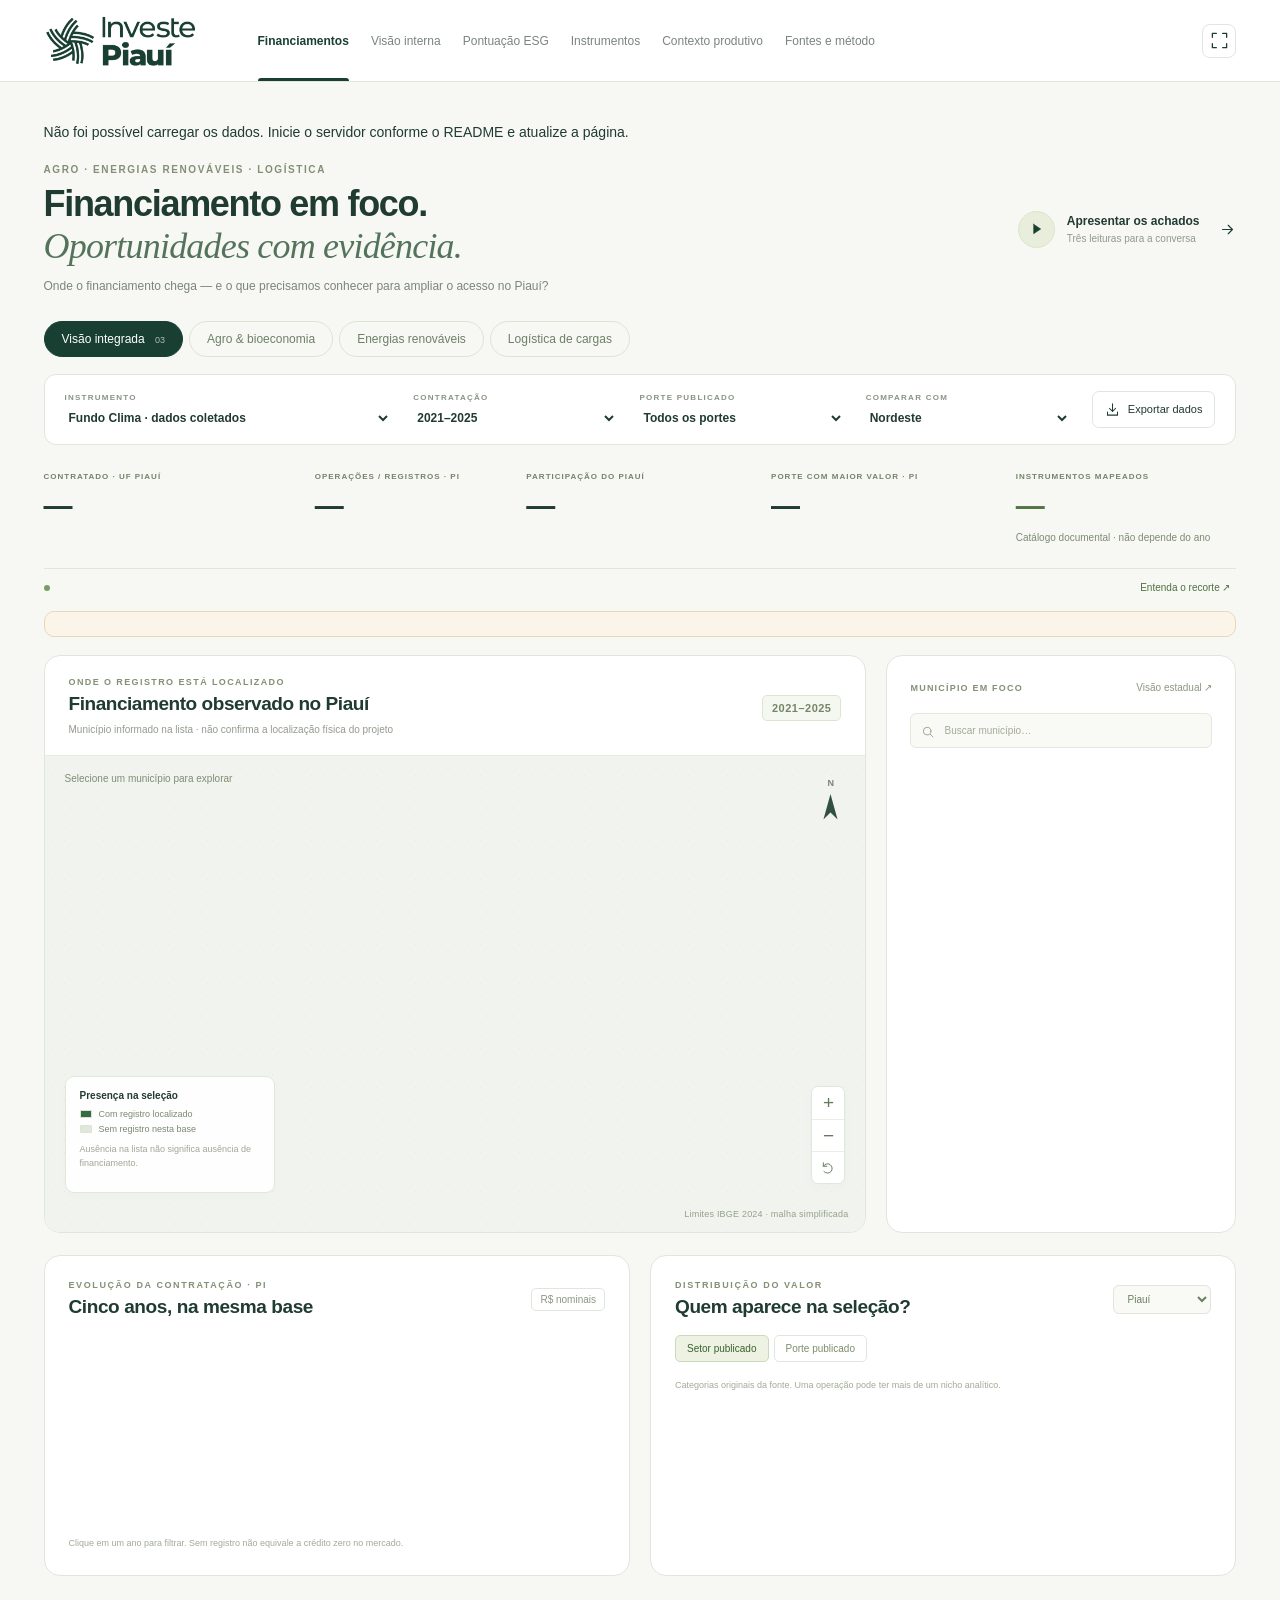
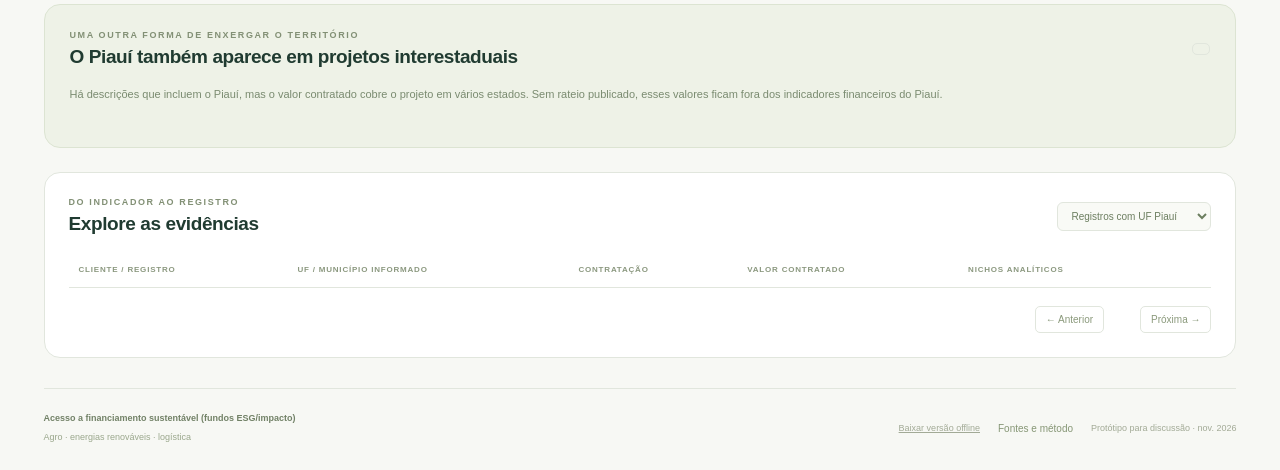
==== frontend/index.html @ d8c89da8 "feat: publica Piauí em Perspectiva Plataforma de evidências sobre financiamento sustentável (ESG) no" ====
<!doctype html>
<html lang="pt-BR" data-runtime="api">
  <head>
    <meta charset="utf-8">
    <meta name="viewport" content="width=device-width,initial-scale=1">
    <meta name="theme-color" content="#183f32">
    <meta
      name="description"
      content="Acesso a financiamento sustentável no Piauí: agro, energias renováveis e logística. Evidências públicas de 2021 a 2025.">
    <title>Piauí em Perspectiva · Financiamento sustentável</title>
    <link rel="icon" href="assets/images/favicon-investe.svg">
    <link rel="stylesheet" href="assets/css/base.css">
    <link rel="stylesheet" href="assets/css/dashboard.css">
    <link rel="stylesheet" href="assets/css/esg.css">
  </head>
  <body class="finance-page">
    <svg class="sprite" xmlns="http://www.w3.org/2000/svg" aria-hidden="true">
      <defs>
        <symbol id="i-arrow" viewBox="0 0 24 24"><path d="M5 12h14M13 6l6 6-6 6" /></symbol>
        <symbol id="i-search" viewBox="0 0 24 24">
          <circle cx="10.5" cy="10.5" r="6.5" />
          <path d="m16 16 4.5 4.5" />
        </symbol>
        <symbol id="i-expand" viewBox="0 0 24 24">
          <path d="M8 3H3v5m13-5h5v5M3 16v5h5m13-5v5h-5" />
        </symbol>
        <symbol id="i-download" viewBox="0 0 24 24">
          <path d="M12 3v12m-5-5 5 5 5-5M4 16v5h16v-5" />
        </symbol>
        <symbol id="i-close" viewBox="0 0 24 24"><path d="m6 6 12 12M6 18 18 6" /></symbol>
        <symbol id="i-play" viewBox="0 0 24 24"><path d="m8 4 12 8-12 8V4Z" /></symbol>
        <symbol id="i-reset" viewBox="0 0 24 24"><path d="M4 9a8 8 0 1 1 1 9M4 3v6h6" /></symbol>
      </defs>
    </svg>
    <header class="topbar">
      <a class="brand" href="index.html" aria-label="Investe Piauí, início"
        ><span class="investe-logo" role="img" aria-label="Investe Piauí"></span
      ></a>
      <nav aria-label="Navegação principal">
        <button id="navOverview" class="nav-active" aria-current="page">Financiamentos</button
        ><button id="navInternal">Visão interna</button><button id="navEsg">Pontuação ESG</button
        ><button id="navCatalog">Instrumentos</button
        ><a href="contexto.html" id="contextLink">Contexto produtivo</a
        ><button id="navSources">Fontes e método</button>
      </nav>
      <div class="header-actions">
        <button
          class="icon-button"
          id="presentButton"
          aria-label="Modo de apresentação"
          aria-pressed="false"
          title="Modo de apresentação"
        >
          <svg class="icon"><use href="#i-expand" /></svg>
        </button>
      </div>
    </header>
    <main>
      <section class="intro">
        <div>
          <p class="eyebrow">AGRO · ENERGIAS RENOVÁVEIS · LOGÍSTICA</p>
          <h1>Financiamento em foco.<br><em>Oportunidades com evidência.</em></h1>
          <p class="intro-copy">
            Onde o financiamento chega — e o que precisamos conhecer para ampliar o acesso no Piauí?
          </p>
        </div>
        <button class="tour-start" id="financeTourButton">
          <span class="play-round"
            ><svg class="icon"><use href="#i-play" /></svg></span
          ><span>Apresentar os achados<small>Três leituras para a conversa</small></span
          ><svg class="icon"><use href="#i-arrow" /></svg>
        </button>
      </section>
      <div class="sector-tabs" role="group" aria-label="Nicho de análise">
        <button data-sector="todos" aria-pressed="true">Visão integrada <span>03</span></button
        ><button data-sector="agro" aria-pressed="false">Agro & bioeconomia</button
        ><button data-sector="energia" aria-pressed="false">Energias renováveis</button
        ><button data-sector="logistica" aria-pressed="false">Logística de cargas</button>
      </div>
      <section class="finance-filters" aria-label="Filtros de financiamento">
        <label
          ><span class="field-label">INSTRUMENTO</span
          ><select id="instrumentFilter">
            <option value="FUNDO_CLIMA">Fundo Clima · dados coletados</option>
            <option value="FNE_VERDE">FNE Verde · dados agregados</option>
            <option value="RENOVAGRO">Renovagro · em coleta</option>
          </select></label
        ><label
          ><span class="field-label">CONTRATAÇÃO</span
          ><select id="yearFilter">
            <option value="todos">2021–2025</option>
            <option value="2021">2021</option>
            <option value="2022">2022</option>
            <option value="2023">2023</option>
            <option value="2024">2024</option>
            <option value="2025">2025</option>
          </select></label
        ><label
          ><span class="field-label">PORTE PUBLICADO</span
          ><select id="sizeFilter">
            <option value="todos">Todos os portes</option>
          </select></label
        ><label
          ><span class="field-label">COMPARAR COM</span
          ><select id="comparisonFilter">
            <option value="NE">Nordeste</option>
            <option value="BR">Brasil</option>
          </select></label
        >
        <div class="export-wrap">
          <button
            class="export-button"
            id="financeExport"
            aria-expanded="false"
            aria-controls="exportOptions"
          >
            <svg class="icon"><use href="#i-download" /></svg>Exportar dados
          </button>
          <div class="export-menu" id="exportOptions" hidden>
            <button data-export="pi">Registros do Piauí</button
            ><button data-export="comparison">Registros da comparação</button
            ><button data-export="mentions">Menções ao Piauí em outros estados / IE</button
            ><button data-export="catalog">Catálogo de instrumentos</button>
          </div>
        </div>
      </section>
      <label id="fneLineControl" class="fne-line-control" hidden
        ><span class="field-label">LINHA DE FINANCIAMENTO · FNE VERDE</span
        ><select id="fneLine">
          <option value="todos">Todas as linhas</option>
          <option>FNE Verde: demais linhas</option>
          <option>FNE Verde MPE</option>
          <option>FNE Verde Sol PF</option>
        </select></label
      >
      <section class="five-metrics" aria-label="Cinco indicadores" aria-live="polite">
        <article>
          <span class="metric-label">CONTRATADO · UF PIAUÍ</span><strong id="financeTotal">—</strong
          ><small id="financeTotalNote"></small>
        </article>
        <article>
          <span class="metric-label">OPERAÇÕES / REGISTROS · PI</span
          ><strong id="financeCount">—</strong><small id="financeCountNote"></small>
        </article>
        <article>
          <span class="metric-label">PARTICIPAÇÃO DO PIAUÍ</span><strong id="financeShare">—</strong
          ><small id="financeShareNote"></small>
        </article>
        <article>
          <span class="metric-label">PORTE COM MAIOR VALOR · PI</span
          ><strong id="financeSize">—</strong><small id="financeSizeNote"></small>
        </article>
        <article>
          <span class="metric-label">INSTRUMENTOS MAPEADOS</span
          ><strong id="financeMapped">—</strong
          ><small>Catálogo documental · não depende do ano</small>
        </article>
      </section>
      <div class="scope-line">
        <span><i class="status-dot"></i><b id="scopeLine"></b></span
        ><button id="scopeMethod">Entenda o recorte ↗</button>
      </div>
      <div id="overviewPane">
        <div class="data-notice" id="financeNotice" role="status"></div>
        <section class="finance-explorer" aria-label="Financiamento no território">
          <article class="map-card">
            <div class="map-heading">
              <div>
                <span class="eyebrow">ONDE O REGISTRO ESTÁ LOCALIZADO</span>
                <h2>Financiamento observado no Piauí</h2>
                <p>Município informado na lista · não confirma a localização física do projeto</p>
              </div>
              <span class="map-period" id="financeMapPeriod">2021–2025</span>
            </div>
            <div class="map-canvas finance-map-canvas" id="financeMapCanvas">
              <div class="map-hint" id="financeMapHint">Selecione um município para explorar</div>
              <svg
                id="financeMap"
                viewBox="0 0 780 650"
                role="group"
                aria-label="Mapa dos 224 municípios do Piauí"
              >
                <g id="financePolygons"></g>
              </svg>
              <div class="north-arrow" aria-hidden="true">
                <b>N</b
                ><svg viewBox="0 0 20 34"><path d="m10 1 8 29-8-8-8 8Z" fill="#315042" /></svg>
              </div>
              <div class="map-legend">
                <b class="legend-title">Presença na seleção</b>
                <div class="legend-row">
                  <i style="background: #396a46"></i>Com registro localizado
                </div>
                <div class="legend-row">
                  <i style="background: #e2e7dc"></i>Sem registro nesta base
                </div>
                <p class="legend-note">
                  Ausência na lista não significa ausência de financiamento.
                </p>
              </div>
              <div class="map-controls">
                <button id="financeZoomIn" aria-label="Aproximar mapa">+</button
                ><button id="financeZoomOut" aria-label="Afastar mapa">−</button
                ><button id="financeReset" aria-label="Enquadrar Piauí">
                  <svg class="icon"><use href="#i-reset" /></svg>
                </button>
              </div>
              <span class="map-attribution">Limites IBGE 2024 · malha simplificada</span>
              <div class="map-tooltip" id="financeTooltip" hidden></div>
            </div>
          </article>
          <aside class="financial-focus">
            <div class="detail-heading">
              <span class="eyebrow">MUNICÍPIO EM FOCO</span
              ><button class="text-button" id="focusState">Visão estadual ↗</button>
            </div>
            <div class="search-wrap">
              <svg class="icon"><use href="#i-search" /></svg
              ><input
                id="financeSearch"
                type="search"
                placeholder="Buscar município…"
                autocomplete="off"
                aria-label="Buscar município"
                aria-expanded="false"
                aria-controls="financeSearchResults">
              <div class="search-results" id="financeSearchResults" hidden></div>
            </div>
            <div id="financeFocus" aria-live="polite"></div>
          </aside>
        </section>
        <section class="finance-charts">
          <article class="finance-panel">
            <div class="section-heading">
              <div>
                <span class="eyebrow">EVOLUÇÃO DA CONTRATAÇÃO · PI</span>
                <h2>Cinco anos, na mesma base</h2>
              </div>
              <span class="quiet-chip">R$ nominais</span>
            </div>
            <div id="annualChart" class="annual-chart"></div>
            <p class="fine-print">
              Clique em um ano para filtrar. Sem registro não equivale a crédito zero no mercado.
            </p>
          </article>
          <article class="finance-panel">
            <div class="section-heading">
              <div>
                <span class="eyebrow">DISTRIBUIÇÃO DO VALOR</span>
                <h2>Quem aparece na seleção?</h2>
              </div>
              <select id="distributionScope" aria-label="Território da distribuição">
                <option value="PI">Piauí</option>
                <option value="comparison">Comparação</option>
              </select>
            </div>
            <div class="dimension-tabs" role="group" aria-label="Dimensão da distribuição">
              <button data-dimension="sector" aria-pressed="true">Setor publicado</button
              ><button data-dimension="size" aria-pressed="false">Porte publicado</button>
            </div>
            <div id="distributionChart"></div>
            <p class="fine-print">
              Categorias originais da fonte. Uma operação pode ter mais de um nicho analítico.
            </p>
          </article>
        </section>
        <section class="interstate-section" id="interstateSection">
          <div class="section-heading">
            <div>
              <span class="eyebrow">UMA OUTRA FORMA DE ENXERGAR O TERRITÓRIO</span>
              <h2>O Piauí também aparece em projetos interestaduais</h2>
            </div>
            <span class="quiet-chip" id="interstateCount"></span>
          </div>
          <p class="section-copy">
            Há descrições que incluem o Piauí, mas o valor contratado cobre o projeto em vários
            estados. Sem rateio publicado, esses valores ficam fora dos indicadores financeiros do
            Piauí.
          </p>
          <div class="interstate-cards" id="interstateCards"></div>
        </section>
        <section class="finance-panel records-panel">
          <div class="section-heading">
            <div>
              <span class="eyebrow">DO INDICADOR AO REGISTRO</span>
              <h2>Explore as evidências</h2>
            </div>
            <select id="tableScope" aria-label="Território dos registros">
              <option value="PI">Registros com UF Piauí</option>
              <option value="comparison">Registros da comparação</option>
            </select>
          </div>
          <p class="section-copy" id="tableCount"></p>
          <div class="table-scroll">
            <table>
              <thead>
                <tr>
                  <th>Cliente / registro</th>
                  <th>UF / município informado</th>
                  <th>Contratação</th>
                  <th>Valor contratado</th>
                  <th>Nichos analíticos</th>
                  <th><span class="sr-only">Detalhes</span></th>
                </tr>
              </thead>
              <tbody id="financeTable"></tbody>
            </table>
          </div>
          <div class="pagination">
            <button id="previousPage">← Anterior</button><span id="pageLabel"></span
            ><button id="nextPage">Próxima →</button>
          </div>
        </section>
      </div>
      <section id="fnePane" hidden aria-label="Dados agregados do FNE Verde">
        <div class="fne-source-caption">
          <span class="quiet-chip">BANCO DO NORDESTE</span>
          <p>
            Todos os setores publicados do FNE Verde. Explore a família por linha de financiamento;
            as categorias originais de setor e porte aparecem abaixo.
          </p>
        </div>
        <section class="five-metrics" aria-label="Indicadores do FNE Verde" aria-live="polite">
          <article>
            <span class="metric-label">CONTRATADO · PIAUÍ</span><strong id="fneTotal">—</strong
            ><small id="fneTotalNote"></small>
          </article>
          <article>
            <span class="metric-label">LINHAS AGREGADAS · PI</span><strong id="fneCount">—</strong
            ><small id="fneCountNote"></small>
          </article>
          <article>
            <span class="metric-label">PARTICIPAÇÃO DO PIAUÍ</span><strong id="fneShare">—</strong
            ><small id="fneShareNote"></small>
          </article>
          <article>
            <span class="metric-label">PORTE COM MAIOR VALOR · PI</span
            ><strong id="fneSize">—</strong><small id="fneSizeNote"></small>
          </article>
          <article>
            <span class="metric-label">INSTRUMENTOS MAPEADOS</span><strong>3</strong
            ><small>Catálogo documental · duas bases coletadas</small>
          </article>
        </section>
        <div class="scope-line">
          <span><i class="status-dot"></i><b id="fneScope"></b></span
          ><button id="fneMethod">Entenda o recorte ↗</button>
        </div>
        <div class="data-notice" id="fneNotice" role="status"></div>
        <section class="finance-explorer" aria-label="FNE Verde no território">
          <article class="map-card">
            <div class="map-heading">
              <div>
                <span class="eyebrow">FNE VERDE · CONTRATAÇÕES OBSERVADAS</span>
                <h2>O financiamento no território</h2>
                <p>Município publicado pelo BNB · valores nominais agregados</p>
              </div>
              <span id="fneMapPeriod" class="map-period"></span>
            </div>
            <div id="fneMapCanvas" class="map-canvas finance-map-canvas">
              <div id="fneMapHint" class="map-hint"></div>
              <svg
                id="fneMap"
                viewBox="0 0 780 650"
                role="group"
                aria-label="Mapa interativo do FNE Verde nos 224 municípios"
              >
                <g id="fnePolygons"></g>
              </svg>
              <div class="north-arrow" aria-hidden="true">
                <b>N</b
                ><svg viewBox="0 0 20 34"><path d="m10 1 8 29-8-8-8 8Z" fill="#315042" /></svg>
              </div>
              <div class="map-legend" id="fneLegend"></div>
              <div class="map-controls">
                <button id="fneZoomIn" aria-label="Aproximar mapa FNE">+</button
                ><button id="fneZoomOut" aria-label="Afastar mapa FNE">−</button
                ><button id="fneReset" aria-label="Enquadrar mapa FNE">
                  <svg class="icon"><use href="#i-reset" /></svg>
                </button>
              </div>
              <span class="map-attribution">Limites IBGE 2024 · malha simplificada</span>
              <div class="map-tooltip" id="fneTooltip" hidden></div>
            </div>
          </article>
          <aside class="financial-focus">
            <div class="detail-heading">
              <span class="eyebrow">TERRITÓRIO EM FOCO</span
              ><button id="fneState" class="text-button">Visão estadual ↗</button>
            </div>
            <div class="search-wrap">
              <svg class="icon"><use href="#i-search" /></svg
              ><input
                id="fneSearch"
                type="search"
                placeholder="Buscar município…"
                autocomplete="off"
                aria-label="Buscar município no FNE Verde"
                aria-expanded="false"
                aria-controls="fneSearchResults">
              <div class="search-results" id="fneSearchResults" hidden></div>
            </div>
            <div id="fneFocus" aria-live="polite"></div>
          </aside>
        </section>
        <section class="finance-charts">
          <article class="finance-panel">
            <div class="section-heading">
              <div>
                <span class="eyebrow">VALOR CONTRATADO · PI</span>
                <h2>Uma série com cobertura explícita</h2>
              </div>
              <span class="quiet-chip">R$ nominais</span>
            </div>
            <div id="fneAnnual" class="annual-chart"></div>
            <p class="fine-print">
              2023*: janeiro a setembro. Os demais anos são completos. Clique no ano para filtrar;
              os períodos não têm a mesma cobertura em 2023.
            </p>
          </article>
          <article class="finance-panel">
            <div class="section-heading">
              <div>
                <span class="eyebrow">DISTRIBUIÇÃO DO VALOR · PI</span>
                <h2>O perfil publicado pelo BNB</h2>
              </div>
            </div>
            <div class="dimension-tabs" role="group" aria-label="Distribuição do FNE Verde">
              <button data-fne-dimension="sector" aria-pressed="true">Setor publicado</button
              ><button data-fne-dimension="size" aria-pressed="false">Porte publicado</button>
            </div>
            <div id="fneDistribution"></div>
            <p class="fine-print">
              Classificações da fonte. Setor e porte não definem, isoladamente, o nicho do projeto
              ou a condição de agricultura familiar.
            </p>
          </article>
        </section>
        <section class="fne-territory-grid">
          <article class="finance-panel">
            <div class="section-heading">
              <div>
                <span class="eyebrow">DISTRIBUIÇÃO TERRITORIAL · PI</span>
                <h2>Maiores valores na seleção</h2>
              </div>
            </div>
            <div id="fneRanking"></div>
            <p class="fine-print">
              Valores observados na fonte. A ordem não representa prioridade de investimento.
            </p>
          </article>
          <article class="fne-reading">
            <span class="eyebrow">DO TERRITÓRIO À ARTICULAÇÃO</span>
            <h2>Mais dados.<br>Melhores perguntas.</h2>
            <p id="fneReading"></p>
            <button id="fneInternalLink">Explorar a Visão interna ↗</button>
            <p class="fine-print">
              Uma contratação publicada não demonstra que houve participação da Investe.
            </p>
          </article>
        </section>
        <section class="finance-panel records-panel">
          <div class="section-heading">
            <div>
              <span class="eyebrow">RASTREABILIDADE DA PLANILHA</span>
              <h2>Explore as linhas agregadas</h2>
            </div>
            <select id="fneTableScope" aria-label="Território da tabela FNE">
              <option value="PI">Todo o Piauí</option>
              <option value="city">Município selecionado</option>
              <option value="comparison">UFs da comparação</option>
            </select>
          </div>
          <p id="fneTableCount" class="section-copy"></p>
          <div class="table-scroll">
            <table>
              <thead id="fneTableHead"></thead>
              <tbody id="fneTableBody"></tbody>
            </table>
          </div>
          <div class="pagination">
            <button id="fnePrevious">← Anterior</button><span id="fnePageLabel"></span
            ><button id="fneNext">Próxima →</button>
          </div>
        </section>
      </section>
      <section id="internalPane" hidden aria-label="Visão interna da Investe Piauí">
        <div class="internal-heading">
          <span class="eyebrow">VISÃO INTERNA · INDICADOR 06</span>
          <h2>Da demanda ao encaminhamento.</h2>
          <p>
            Como acompanhar a articulação de financiamento sustentável nos projetos apoiados pela
            Investe Piauí.
          </p>
        </div>
        <div class="internal-grid">
          <article class="internal-indicator">
            <span class="quiet-chip">DADOS INTERNOS PENDENTES</span>
            <h3>Taxa de encaminhamento para financiamento sustentável</h3>
            <strong class="internal-pending">Aguardando dados internos</strong>
            <p>
              O indicador depende de registros da Investe. Os campos e a fórmula estão definidos;
              nenhum valor foi estimado para esta visão.
            </p>
            <div class="internal-formula">
              <div>
                <b>Projetos da coorte formalmente encaminhados até o corte</b><span>÷</span
                ><b>Projetos da mesma coorte com demanda registrada</b>
              </div>
              <strong>× 100</strong>
            </div>
            <p class="fine-print">
              Coorte: projetos cuja demanda foi registrada entre o início e o fim do período
              definido. Cada projeto é contado uma vez.
            </p>
          </article>
          <article class="finance-panel">
            <span class="eyebrow">REGISTROS NECESSÁRIOS</span>
            <h3>O que precisamos receber</h3>
            <ol class="internal-fields">
              <li>
                <b>Identificação do projeto</b><span>Um identificador único e anonimizado.</span>
              </li>
              <li><b>Data da demanda</b><span>Define a entrada do projeto na coorte.</span></li>
              <li><b>Município e nicho</b><span>Permitem investigar diferentes perfis.</span></li>
              <li>
                <b>Encaminhamento formal e data</b
                ><span>Comprovam o avanço até a data de corte.</span>
              </li>
              <li>
                <b>Motivo de não avanço</b><span>Ajuda a identificar o apoio necessário.</span>
              </li>
            </ol>
          </article>
        </div>
        <section class="finance-panel internal-method">
          <span class="eyebrow">COMO APURAR</span>
          <div class="internal-steps">
            <div>
              <b>01</b>
              <h3>Definir o período</h3>
              <p>Estabelecer início e fim da coorte e a data de corte da análise.</p>
            </div>
            <div>
              <b>02</b>
              <h3>Validar os registros</h3>
              <p>Conferir identificadores únicos, datas e informação sobre o encaminhamento.</p>
            </div>
            <div>
              <b>03</b>
              <h3>Acompanhar os avanços</h3>
              <p>
                Calcular o percentual da mesma coorte. O encaminhamento é uma etapa distinta da
                aprovação e do desembolso.
              </p>
            </div>
          </div>
        </section>
        <p class="internal-note">
          O papel da Investe no fluxo, a disponibilidade dos registros e os critérios de
          encaminhamento precisam ser validados com a instituição.
        </p>
      </section>

      <section id="esgPane" hidden aria-labelledby="esgTitle">
        <div class="esg-heading">
          <div>
            <p class="eyebrow">AMBIENTAL · SOCIAL · GOVERNANÇA</p>
            <h1 id="esgTitle">Pontuação ESG</h1>
            <p>Acompanhe os resultados e as evidências de cada projeto financiado.</p>
          </div>
          <label class="esg-picker"
            ><span class="field-label">PROJETO EM ANÁLISE</span
            ><select id="esgSelect">
              <optgroup label="Cenários simulados">
                <option value="agro">Empresa A · Agroindústria</option>
                <option value="energia">Empresa B · Energia renovável</option>
                <option value="logistica">Empresa C · Logística</option>
              </optgroup>
              <optgroup label="Caso real">
                <option value="brasbio">Brasbio · Uruçuí</option>
              </optgroup>
            </select></label
          >
        </div>
        <article class="esg-spotlight" aria-live="polite">
          <div>
            <span class="esg-mode" id="esgMode"></span>
            <h2 id="esgCompany"></h2>
            <p id="esgProject"></p>
            <p id="esgCredit"></p>
            <p id="esgReading"></p>
            <button
              type="button"
              class="text-button"
              id="esgEvidence"
              data-record="FC_AUTOMATICAS:383"
              hidden
            >
              Ver registro do Fundo Clima ↗
            </button>
          </div>
          <div class="esg-scorebox">
            <div class="esg-gauge">
              <svg viewBox="0 0 240 138" aria-hidden="true">
                <defs>
                  <linearGradient id="esgGradient">
                    <stop stop-color="#bd513f" />
                    <stop offset=".45" stop-color="#dcab45" />
                    <stop offset=".72" stop-color="#83a351" />
                    <stop offset="1" stop-color="#2a7652" />
                  </linearGradient>
                </defs>
                <path
                  id="esgArc"
                  d="M26 116 A94 94 0 0 1 214 116"
                  fill="none"
                  stroke="url(#esgGradient)"
                  stroke-width="15"
                  stroke-linecap="round"
                />
                <circle id="esgMarker" r="9" fill="#173d32" stroke="#fff" stroke-width="3" />
              </svg>
              <div class="esg-gauge-content">
                <strong id="esgScore"></strong><span id="esgScale"></span>
              </div>
            </div>
            <p id="esgCoverage"></p>
          </div>
        </article>
        <div id="esgDimensions" class="esg-dimensions"></div>
        <details class="esg-method">
          <summary>Como calculamos a nota?</summary>
          <p>
            Cada dimensão tem o mesmo peso e reúne dois indicadores. Para as metas demonstradas:
            <b>0</b> se o resultado registrado for zero, <b>50</b> se houver avanço abaixo da meta e
            <b>100</b> se a meta for atingida. Um indicador sem evidência fica <b>Não avaliado</b>.
          </p>
          <p>
            A nota geral é a média das três dimensões, arredondada para exibição, e só aparece
            quando os seis indicadores podem ser avaliados. As metas são próprias de cada projeto. O
            financiamento comprova contratação; por si só, não pontua governança.
          </p>
        </details>
      </section>
      <section id="catalogPane" hidden>
        <div class="catalog-intro">
          <span class="eyebrow">DA EVIDÊNCIA À ARTICULAÇÃO</span>
          <h2>Instrumentos para investigar com a Investe</h2>
          <p>
            O catálogo reúne finalidade, público e porta de entrada. Enquadramento e disponibilidade
            precisam ser confirmados com a instituição; estar mapeado não significa crédito
            aprovado.
          </p>
        </div>
        <div class="catalog-cards" id="catalogCards"></div>
        <div class="next-layer">
          <div>
            <b>Próxima camada: fundos de investimento ESG e impacto</b>
            <p>
              Fundo Clima, FNE Verde e Renovagro são instrumentos de crédito. O universo de fundos
              de investimento ainda está em levantamento.
            </p>
          </div>
        </div>
      </section>
      <footer>
        <span class="footer-theme"
          ><b>Acesso a financiamento sustentável (fundos ESG/impacto)</b
          ><small>Agro · energias renováveis · logística</small></span
        >
        <div>
          <a href="offline.html" download="Piaui_Financiamento_Sustentavel.html">Baixar versão offline</a>
          <button id="financeFooterSources">Fontes e método</button
          ><span>Protótipo para discussão · nov. 2026</span>
        </div>
      </footer>
    </main>
    <dialog id="financeSources" class="info-dialog finance-dialog">
      <div class="dialog-top">
        <span class="eyebrow">TRANSPARÊNCIA & MÉTODO</span
        ><button id="closeFinanceSources" class="icon-button" aria-label="Fechar fontes">
          <svg class="icon"><use href="#i-close" /></svg>
        </button>
      </div>
      <div id="sourcesBody"></div>
    </dialog>
    <dialog id="operationDialog" class="info-dialog finance-dialog">
      <div class="dialog-top">
        <span class="eyebrow">RASTREABILIDADE DO REGISTRO</span
        ><button id="closeOperation" class="icon-button" aria-label="Fechar operação">
          <svg class="icon"><use href="#i-close" /></svg>
        </button>
      </div>
      <div id="operationBody"></div>
    </dialog>
    <div
      class="tour-card"
      id="financeTour"
      hidden
      role="region"
      aria-label="Roteiro de apresentação"
    >
      <button class="tour-close icon-button" id="financeTourClose" aria-label="Encerrar roteiro">
        <svg class="icon"><use href="#i-close" /></svg></button
      ><span class="tour-counter" id="financeTourCounter"></span>
      <h3 id="financeTourTitle"></h3>
      <p id="financeTourCopy"></p>
      <div class="tour-bottom">
        <div class="tour-dots" id="financeTourDots"></div>
        <button id="financeTourPrevious" class="text-button">Anterior</button
        ><button id="financeTourNext" class="solid-button">Próxima leitura →</button>
      </div>
    </div>
    <div id="financeToast" class="toast" role="status" hidden></div>
    <noscript>Ative o JavaScript para explorar os dados.</noscript>
    <script src="assets/js/bootstrap.js" defer data-page="finance"></script>
  </body>
</html>
---- frontend/assets/css/base.css ----
:root {
  --ink: #203b31;
  --deep: #183f32;
  --muted: #748077;
  --line: #e1e6dd;
  --paper: #f7f8f4;
  --white: #fff;
  --accent: #d7e6b4;
  --orange: #c37b48;
  --radius: 16px;
  --font: Inter, 'Segoe UI', Arial, sans-serif;
}
* {
  box-sizing: border-box;
}
body {
  margin: 0;
  background: var(--paper);
  color: var(--ink);
  font-family: var(--font);
  font-size: 14px;
  -webkit-font-smoothing: antialiased;
}
button,
input,
select {
  font: inherit;
}
button,
a,
select {
  -webkit-tap-highlight-color: transparent;
}
button {
  cursor: pointer;
}
button:disabled {
  cursor: default;
  opacity: 0.4;
}
button {
  color: inherit;
}
button:focus-visible,
a:focus-visible,
input:focus-visible,
select:focus-visible {
  outline: 3px solid #bd874f;
  outline-offset: 3px;
}
button {
  border: 0;
  background: none;
}
a {
  color: inherit;
}
svg {
  display: block;
}
.icon {
  width: 19px;
  height: 19px;
  fill: none;
  stroke: currentColor;
  stroke-width: 1.65;
  stroke-linecap: round;
  stroke-linejoin: round;
  flex-shrink: 0;
}
.mini {
  width: 14px;
  height: 14px;
}
.sprite {
  position: absolute;
  width: 0;
  height: 0;
  overflow: hidden;
}
[hidden] {
  display: none !important;
}
.topbar {
  height: 82px;
  display: flex;
  align-items: center;
  justify-content: space-between;
  gap: 30px;
  padding: 0 3.4%;
  background: var(--white);
  border-bottom: 1px solid var(--line);
}
.brand {
  display: flex;
  align-items: center;
  gap: 10px;
  text-decoration: none;
  flex-shrink: 0;
}
.brand-mark {
  width: 41px;
  height: 43px;
  border-radius: 11px;
  background: var(--deep);
  display: grid;
  place-items: center;
}
.brand-mark svg {
  height: 34px;
  width: 30px;
  fill: none;
  stroke: #d6e9b4;
  stroke-width: 1.5;
  stroke-linecap: round;
  stroke-linejoin: round;
}
.brand b {
  font-size: 29px;
  letter-spacing: -1.5px;
  line-height: 28px;
  display: block;
}
.brand-dot {
  color: #98ae6e;
}
.brand small {
  font-size: 8px;
  letter-spacing: 2.1px;
  font-weight: 650;
  display: block;
  margin-top: 5px;
}
.topbar nav {
  display: flex;
  align-items: center;
  gap: 29px;
  height: 100%;
  margin-right: auto;
  margin-left: 55px;
}
.topbar nav > button,
.nav-active {
  height: 100%;
  display: flex;
  align-items: center;
  gap: 9px;
  font-size: 12px;
  color: #7b847e;
  position: relative;
  white-space: nowrap;
}
.nav-active {
  color: var(--deep);
  font-weight: 650;
}
.nav-active:after {
  content: '';
  height: 3px;
  position: absolute;
  bottom: 0;
  left: 0;
  right: 0;
  background: var(--deep);
  border-radius: 3px 3px 0 0;
}
.header-actions {
  display: flex;
  align-items: center;
  gap: 17px;
}
.academic-tag {
  font-size: 9px;
  letter-spacing: 1px;
  color: #7c847d;
  white-space: nowrap;
}
.academic-tag span {
  padding: 0 6px;
}
.icon-button {
  height: 34px;
  width: 34px;
  display: grid;
  place-items: center;
  border-radius: 8px;
  flex-shrink: 0;
}
.icon-button:hover {
  background: #edf1e9;
}
.header-actions > .icon-button {
  border: 1px solid var(--line);
}
main {
  max-width: 1600px;
  padding: 28px 3.4% 0;
  margin: auto;
}
.intro {
  display: flex;
  align-items: center;
  justify-content: space-between;
  gap: 30px;
  margin-bottom: 24px;
}
.eyebrow {
  font-size: 9px;
  letter-spacing: 1.6px;
  font-weight: 700;
  margin: 0 0 8px;
  color: #829075;
  display: block;
}
h1 {
  font-size: 34px;
  letter-spacing: -1.3px;
  font-weight: 550;
  margin: 0;
  line-height: 1.2;
}
h1 em {
  font-family: Georgia, 'Times New Roman', serif;
  font-weight: 400;
  color: #54735b;
  letter-spacing: -0.8px;
}
.intro-copy {
  color: #7c857b;
  font-size: 12px;
  line-height: 1.5;
  margin: 9px 0 0;
}
.tour-start {
  display: flex;
  gap: 12px;
  align-items: center;
  padding: 11px 0 11px 18px;
  text-align: left;
  flex-shrink: 0;
}
.play-round {
  background: #e8eedb;
  border: 1px solid #dce6c8;
  display: grid;
  place-items: center;
  width: 37px;
  height: 37px;
  border-radius: 50%;
}
.play-round svg {
  height: 14px;
  width: 14px;
  fill: var(--deep);
  stroke-width: 1;
}
.tour-start > span:nth-child(2) {
  font-size: 12px;
  font-weight: 600;
}
.tour-start small {
  display: block;
  margin-top: 5px;
  font-size: 10px;
  font-weight: 400;
  color: #92998d;
}
.tour-start > .icon {
  width: 17px;
  margin-left: 8px;
}
.filter-bar {
  background: white;
  border: 1px solid var(--line);
  border-radius: 12px;
  display: flex;
  align-items: center;
  padding: 14px 17px;
  gap: 25px;
  min-height: 77px;
}
.field-label {
  display: block;
  font-size: 8px;
  letter-spacing: 1.25px;
  font-weight: 650;
  color: #8a9384;
  margin-bottom: 7px;
}
.activity-control {
  min-width: 220px;
  flex: 1.15;
}
.activity-control select,
.metric-control select {
  width: 100%;
  background-color: transparent;
  border: 0;
  color: var(--ink);
  font-size: 13px;
  font-weight: 600;
  padding: 0 23px 0 0;
  cursor: pointer;
  outline-offset: 5px;
}
.activity-control select {
  max-width: 340px;
}
.year-control {
  padding-left: 25px;
  border-left: 1px solid var(--line);
}
.year-buttons {
  display: flex;
  gap: 4px;
}
.year-buttons button {
  padding: 6px 13px;
  font-size: 11px;
  border-radius: 5px;
  font-weight: 500;
}
.year-buttons button[aria-pressed='true'] {
  color: white;
  background: var(--deep);
  box-shadow: 0 2px 3px #173e3220;
}
.year-buttons button:not([aria-pressed='true']):hover {
  background: #eef2e9;
}
.metric-control {
  border-left: 1px solid var(--line);
  padding-left: 25px;
  min-width: 200px;
  flex: 0.65;
}
.export-button {
  border: 1px solid var(--line);
  border-radius: 7px;
  display: flex;
  gap: 8px;
  align-items: center;
  padding: 10px 12px;
  font-size: 10px;
  white-space: nowrap;
}
.export-button:hover {
  background: #f2f5ec;
}
.export-button .icon {
  height: 15px;
  width: 15px;
}
.shortcuts {
  display: flex;
  align-items: center;
  gap: 7px;
  font-size: 10px;
  margin: 13px 0 19px;
  flex-wrap: wrap;
}
.shortcuts > span {
  color: #89917f;
  margin-right: 5px;
}
.shortcuts button {
  padding: 5px 10px;
  border: 1px solid #e1e5d9;
  border-radius: 20px;
  color: #727f68;
  background: transparent;
  font-size: 10px;
}
.shortcuts button:hover,
.shortcuts button.active {
  color: var(--deep);
  background: #e9efde;
  border-color: #cfdac0;
}
.metrics {
  display: flex;
  align-items: center;
  padding: 0 1px 20px;
  gap: 34px;
}
.metrics article {
  flex: 1;
  min-width: 0;
}
.metric-label {
  font-size: 8px;
  color: #929b8b;
  letter-spacing: 1.3px;
  display: flex;
  align-items: center;
  gap: 8px;
  font-weight: 600;
}
.metrics article strong {
  display: block;
  font-size: 30px;
  line-height: 1.3;
  margin-top: 7px;
  font-weight: 550;
  letter-spacing: -1.2px;
  font-variant-numeric: tabular-nums;
}
.metric-denominator {
  font-size: 15px;
  letter-spacing: -0.3px;
  color: #9ba291;
  font-weight: 400;
}
.metrics article small {
  display: block;
  color: #8e9786;
  font-size: 9px;
  margin-top: 5px;
}
.data-stamp {
  display: flex;
  align-items: center;
  gap: 10px;
  padding-left: 27px;
  border-left: 1px solid var(--line);
  min-height: 54px;
  flex-shrink: 0;
}
.status-dot {
  height: 6px;
  width: 6px;
  background: #799d66;
  border-radius: 50%;
  display: inline-block;
  flex-shrink: 0;
}
.data-stamp b {
  font-size: 10px;
  font-weight: 600;
}
.data-stamp small {
  font-size: 9px;
  color: #8f9788;
  display: block;
  margin-top: 6px;
}
.data-stamp .icon-button {
  margin-left: 5px;
  color: #8e9b84;
}
.data-notice {
  border: 1px solid #e7d8b7;
  background: #faf5e8;
  color: #8b713e;
  padding: 12px 16px;
  border-radius: 10px;
  margin-bottom: 18px;
  line-height: 1.6;
  font-size: 12px;
}
.explorer {
  display: grid;
  grid-template-columns: minmax(0, 1fr) 335px;
  gap: 20px;
  align-items: start;
}
.map-card {
  border: 1px solid var(--line);
  background: white;
  border-radius: var(--radius);
  overflow: hidden;
}
.map-heading {
  padding: 21px 24px 17px;
  display: flex;
  align-items: center;
  justify-content: space-between;
  gap: 20px;
}
.map-heading .eyebrow {
  font-size: 8px;
  letter-spacing: 1.4px;
  margin-bottom: 6px;
}
.map-heading h2 {
  margin: 0;
  font-size: 19px;
  letter-spacing: -0.45px;
  font-weight: 550;
}
.map-heading p {
  font-size: 9px;
  color: #939b8e;
  margin: 7px 0 0;
}
.map-period {
  font-size: 11px;
  font-weight: 600;
  letter-spacing: 0.5px;
  border: 1px solid #dbe5d0;
  border-radius: 5px;
  padding: 6px 9px;
  background: #f5f8f0;
  color: #75856b;
}
.map-canvas {
  height: 540px;
  background-color: #f1f4ee;
  background-image: radial-gradient(#bac8b13a 0.65px, transparent 0.65px);
  background-size: 13px 13px;
  position: relative;
  overflow: hidden;
  border-top: 1px solid #e8ede0;
  touch-action: none;
}
.map-canvas > svg {
  width: 100%;
  height: 100%;
  position: absolute;
  inset: 0;
  cursor: grab;
  user-select: none;
}
.map-canvas > svg.dragging {
  cursor: grabbing;
}
.map-path {
  stroke: #fff;
  stroke-width: 0.7;
  stroke-linejoin: round;
  vector-effect: non-scaling-stroke;
  cursor: pointer;
  outline: none;
  fill-rule: evenodd;
  transition:
    fill 0.35s,
    stroke 0.15s;
}
.map-path:hover {
  stroke: #234d38;
  stroke-width: 1.8;
}
.map-path.selected {
  stroke: #b4773f;
  stroke-width: 2.8;
  paint-order: stroke fill;
}
.map-path:focus-visible {
  stroke: #b4773f;
  stroke-width: 3;
}
.map-hint {
  position: absolute;
  top: 17px;
  left: 20px;
  z-index: 2;
  color: #7e8d74;
  font-size: 9px;
  display: flex;
  align-items: center;
  gap: 7px;
  pointer-events: none;
}
.map-hint .status-dot {
  height: 5px;
  width: 5px;
  background: #98ac7e;
}
.north-arrow {
  position: absolute;
  top: 22px;
  right: 25px;
  display: grid;
  justify-items: center;
  gap: 5px;
  color: #74846c;
  pointer-events: none;
}
.north-arrow b {
  font-size: 9px;
  font-weight: 600;
  letter-spacing: 0.6px;
}
.north-arrow svg {
  height: 30px;
  width: 19px;
}
.map-legend {
  position: absolute;
  bottom: 39px;
  left: 20px;
  padding: 13px 14px;
  background: #fffffff0;
  border: 1px solid #e2e7db;
  border-radius: 9px;
  max-width: 180px;
  box-shadow: 0 3px 10px #29432904;
  font-size: 9px;
  pointer-events: none;
}
.legend-title {
  font-size: 9px;
  font-weight: 650;
  display: block;
  margin-bottom: 8px;
}
.legend-row {
  display: flex;
  align-items: center;
  gap: 7px;
  color: #7b8871;
  margin: 5px 0;
  font-size: 8px;
}
.legend-row i {
  width: 12px;
  height: 8px;
  display: block;
  border-radius: 1px;
  border: 1px solid #dbe3d4;
  flex-shrink: 0;
}
.legend-note {
  color: #a0a795;
  font-size: 7px;
  margin-top: 9px;
  line-height: 1.5;
  max-width: 140px;
}
.map-controls {
  position: absolute;
  bottom: 48px;
  right: 20px;
  display: flex;
  flex-direction: column;
  background: white;
  border: 1px solid #dfe7d8;
  border-radius: 7px;
  box-shadow: 0 3px 10px #29432906;
  overflow: hidden;
}
.map-controls button {
  height: 32px;
  width: 32px;
  display: grid;
  place-items: center;
  font-size: 19px;
  color: #65795e;
}
.map-controls button:hover {
  background: #edf3e5;
}
.map-controls button + button {
  border-top: 1px solid #e9ede2;
}
.map-controls .icon {
  width: 14px;
  height: 14px;
}
.map-attribution {
  position: absolute;
  bottom: 13px;
  right: 17px;
  font-size: 7px;
  letter-spacing: 0.2px;
  color: #94a087;
  pointer-events: none;
}
.map-tooltip {
  position: absolute;
  z-index: 5;
  max-width: 230px;
  background: var(--deep);
  color: white;
  border: 1px solid #54745f;
  padding: 12px 14px;
  border-radius: 8px;
  box-shadow: 0 6px 20px #193c3220;
  pointer-events: none;
}
.map-tooltip b {
  font-size: 12px;
  display: block;
  margin-bottom: 5px;
}
.map-tooltip strong {
  font-size: 17px;
  font-weight: 550;
  display: block;
  margin-top: 6px;
}
.map-tooltip small {
  color: #c6d7b7;
  font-size: 9px;
  display: block;
  margin-top: 5px;
}
.detail-card {
  background: white;
  border: 1px solid var(--line);
  border-radius: var(--radius);
  padding: 21px 21px 19px;
  min-height: 630px;
}
.detail-heading {
  display: flex;
  align-items: center;
  justify-content: space-between;
  gap: 7px;
}
.detail-heading .eyebrow {
  font-size: 8px;
  letter-spacing: 1.2px;
  margin: 0;
}
.text-button {
  display: flex;
  align-items: center;
  gap: 6px;
  font-size: 9px;
  color: #8b9781;
  padding: 3px 0;
}
.text-button:hover {
  color: #244b33;
}
.search-wrap {
  position: relative;
  margin-top: 17px;
}
.search-wrap > .icon {
  position: absolute;
  width: 14px;
  height: 14px;
  left: 11px;
  top: 12px;
  color: #9aa58e;
}
.search-wrap input {
  width: 100%;
  border: 1px solid #e4e9dc;
  background: #f9faf6;
  border-radius: 6px;
  padding: 11px 10px 11px 33px;
  font-size: 10px;
  outline-offset: 2px;
  color: var(--deep);
}
.search-wrap input::placeholder {
  color: #a2aa97;
}
.search-results {
  position: absolute;
  top: 42px;
  left: 0;
  right: 0;
  background: white;
  border: 1px solid #dbe5d3;
  border-radius: 8px;
  box-shadow: 0 9px 30px #193e3219;
  z-index: 10;
  max-height: 260px;
  overflow: auto;
}
.search-results button {
  width: 100%;
  display: block;
  text-align: left;
  padding: 11px 13px;
  font-size: 11px;
  border-bottom: 1px solid #f0f2ed;
}
.search-results button:hover,
.search-results button:focus {
  background: #edf3e5;
}
.search-results p {
  padding: 4px 12px;
  font-size: 11px;
  color: #85947a;
}
.city-title {
  font-size: 24px;
  font-weight: 550;
  letter-spacing: -0.7px;
  margin: 24px 0 6px;
  line-height: 1.15;
}
.city-subtitle {
  font-size: 9px;
  color: #98a18e;
  margin: 0 0 20px;
}
.city-label {
  font-size: 8px;
  letter-spacing: 0.9px;
  text-transform: uppercase;
  color: #89967e;
  margin: 0 0 5px;
  line-height: 1.7;
}
.city-value {
  font-size: 30px;
  font-weight: 550;
  letter-spacing: -1px;
  color: var(--deep);
  line-height: 1.2;
  display: block;
}
.city-stat-row {
  display: flex;
  gap: 25px;
  margin: 14px 0 0;
  padding-bottom: 18px;
  border-bottom: 1px solid #e8eddf;
}
.city-stat-row strong {
  display: block;
  font-size: 15px;
  font-weight: 550;
}
.city-stat-row span {
  display: block;
  font-size: 8px;
  color: #98a18d;
  margin-top: 4px;
}
.trend-header {
  display: flex;
  justify-content: space-between;
  align-items: center;
  margin: 17px 0 8px;
  font-size: 9px;
  color: #7f8f74;
}
.trend-header small {
  font-size: 7px;
  color: #a0a994;
}
.trend-chart {
  display: flex;
  align-items: flex-end;
  gap: 11px;
  height: 89px;
  padding-top: 13px;
}
.trend-col {
  display: flex;
  flex: 1;
  flex-direction: column;
  justify-content: flex-end;
  height: 100%;
  align-items: center;
  gap: 6px;
}
.trend-bar {
  width: 100%;
  max-width: 35px;
  background: #dce6c8;
  border-radius: 3px 3px 0 0;
  min-height: 2px;
  position: relative;
}
.trend-col.active .trend-bar {
  background: #577b50;
}
.trend-col small {
  font-size: 8px;
  color: #9aa68e;
}
.trend-missing {
  font-size: 13px;
  color: #b1b7a7;
  margin: auto;
}
.other-head {
  display: flex;
  align-items: center;
  gap: 6px;
  margin: 21px 0 7px;
  font-size: 9px;
  font-weight: 600;
  color: #75876a;
}
.other-head .icon {
  height: 13px;
  width: 13px;
}
.other-help {
  font-size: 8px;
  color: #a1aa94;
  margin: 0 0 8px;
  line-height: 1.6;
}
.other-activity {
  display: flex;
  justify-content: space-between;
  align-items: center;
  gap: 8px;
  width: 100%;
  padding: 9px 0;
  text-align: left;
  border-bottom: 1px solid #f0f3e9;
  font-size: 10px;
}
.other-activity:last-child {
  border-bottom: 0;
}
.other-activity:hover {
  color: #527a36;
}
.other-activity > span {
  white-space: nowrap;
  overflow: hidden;
  text-overflow: ellipsis;
  max-width: 185px;
}
.other-activity small {
  font-size: 8px;
  color: #94a082;
  display: block;
  margin-top: 4px;
}
.other-activity b {
  font-size: 9px;
  white-space: nowrap;
  font-weight: 500;
}
.side-note {
  font-size: 9px;
  color: #8c9a80;
  line-height: 1.8;
  margin: 16px 0 0;
}
.state-illustration {
  height: 55px;
  width: 55px;
  background: #edf3e5;
  border-radius: 50%;
  display: grid;
  place-items: center;
  margin-top: 25px;
}
.state-illustration .icon {
  height: 23px;
  width: 23px;
  color: #7c975f;
}
.state-copy {
  font-size: 11px;
  color: #8b9981;
  line-height: 1.9;
  margin: 14px 0 20px;
}
.state-highlight {
  padding: 15px;
  background: #f3f6ec;
  border-radius: 8px;
  font-size: 11px;
  line-height: 1.8;
}
.state-highlight b {
  display: block;
  font-size: 21px;
  font-weight: 500;
  margin-bottom: 4px;
}
.bottom-grid {
  display: grid;
  grid-template-columns: minmax(0, 1fr) 335px;
  gap: 20px;
  margin: 21px 0;
}
.ranking-card {
  border: 1px solid var(--line);
  border-radius: var(--radius);
  background: white;
  padding: 21px 24px 14px;
}
.section-heading {
  display: flex;
  align-items: center;
  justify-content: space-between;
  gap: 20px;
  margin-bottom: 17px;
}
.section-heading h2 {
  font-size: 17px;
  letter-spacing: -0.4px;
  margin: 0;
  font-weight: 550;
}
.section-heading .eyebrow {
  font-size: 8px;
  margin-bottom: 6px;
}
.quiet-chip {
  font-size: 10px;
  padding: 5px 8px;
  border: 1px solid var(--line);
  border-radius: 5px;
  color: #8a977e;
}
.ranking-row {
  width: 100%;
  display: grid;
  grid-template-columns: 22px minmax(100px, 1.1fr) minmax(70px, 1fr) 95px 52px;
  align-items: center;
  gap: 14px;
  text-align: left;
  padding: 11px 0;
  border-top: 1px solid #f0f3e9;
  font-size: 11px;
}
.ranking-row:hover {
  background: #f7f9f2;
}
.rank-number {
  font-size: 9px;
  color: #a1ae95;
}
.rank-name {
  font-weight: 500;
}
.rank-track {
  height: 5px;
  background: #f0f3e9;
  border-radius: 3px;
  overflow: hidden;
}
.rank-track i {
  display: block;
  height: 100%;
  background: #a6be85;
  border-radius: 3px;
}
.rank-value {
  text-align: right;
  font-size: 10px;
}
.rank-share {
  font-size: 9px;
  color: #97a48a;
  text-align: right;
}
.fine-print {
  font-size: 8px;
  color: #a2aa97;
  margin: 14px 0 0;
  line-height: 1.8;
}
.empty-ranking {
  font-size: 12px;
  color: #8c9c80;
  padding: 25px 0;
  line-height: 1.8;
}
.reading-card {
  padding: 27px 24px;
  border-radius: var(--radius);
  background: #e9eedf;
  position: relative;
  overflow: hidden;
}
.reading-number {
  font-size: 8px;
  letter-spacing: 1.3px;
  color: #8b9c76;
}
.reading-card h2 {
  font-family: Georgia, 'Times New Roman', serif;
  font-size: 28px;
  font-weight: 400;
  letter-spacing: -0.5px;
  margin: 27px 0 14px;
  line-height: 1.2;
  position: relative;
  z-index: 1;
}
.reading-card p {
  max-width: 240px;
  position: relative;
  z-index: 1;
  font-size: 11px;
  color: #839174;
  line-height: 1.9;
}
.reading-card button {
  display: flex;
  gap: 15px;
  align-items: center;
  padding: 16px 0 0;
  font-size: 10px;
  position: relative;
  z-index: 1;
  font-weight: 550;
}
.reading-card button .icon {
  width: 15px;
}
.reading-outline {
  font-family: Georgia, serif;
  font-size: 230px;
  position: absolute;
  right: -44px;
  bottom: -64px;
  color: transparent;
  -webkit-text-stroke: 1px #cfd9bd;
  pointer-events: none;
  opacity: 0.55;
}
.next-layer {
  display: flex;
  align-items: center;
  gap: 14px;
  padding: 18px 20px;
  border: 1px dashed #dce3d1;
  border-radius: 10px;
  margin-top: 23px;
}
.next-layer-icon {
  width: 35px;
  height: 35px;
  border-radius: 9px;
  background: #edf1e5;
  display: grid;
  place-items: center;
  color: #95a680;
  flex-shrink: 0;
}
.next-layer b {
  font-size: 11px;
  font-weight: 550;
  color: #7b8d69;
}
.next-layer p {
  font-size: 10px;
  color: #9aa58e;
  margin: 5px 0 0;
  line-height: 1.7;
}
.pending-badge {
  margin-left: auto;
  font-size: 7px;
  font-weight: 600;
  letter-spacing: 1px;
  white-space: nowrap;
  border: 1px solid #dce4cf;
  border-radius: 5px;
  padding: 6px 8px;
  color: #94a37f;
}
footer {
  border-top: 1px solid var(--line);
  margin-top: 30px;
  padding: 22px 0 25px;
  display: flex;
  justify-content: space-between;
  gap: 18px;
  font-size: 9px;
  color: #a2aa96;
}
footer b {
  font-weight: 600;
  color: #839073;
}
footer > div {
  display: flex;
  gap: 24px;
  align-items: center;
}
footer button {
  font-size: 9px;
  color: #869675;
  padding: 0;
}
.info-dialog {
  padding: 30px 33px;
  border: 1px solid #dfe6d7;
  border-radius: 18px;
  background: white;
  color: var(--ink);
  max-width: 660px;
  width: calc(100% - 34px);
  max-height: 88vh;
  box-shadow: 0 25px 100px #142f3233;
  overflow: auto;
}
.info-dialog::backdrop {
  background: #15392b5e;
  backdrop-filter: blur(5px);
}
.dialog-top {
  display: flex;
  justify-content: space-between;
  align-items: center;
  margin-bottom: 15px;
}
.dialog-top .eyebrow {
  margin: 0;
}
.info-dialog h2 {
  font-family: Georgia, serif;
  font-size: 30px;
  font-weight: 400;
  letter-spacing: -0.8px;
  margin: 0 0 14px;
}
.info-dialog p,
.info-dialog li {
  color: #85917c;
  font-size: 12px;
  line-height: 1.9;
}
.info-dialog h3 {
  font-size: 12px;
  font-weight: 600;
  margin-top: 24px;
}
.info-dialog ul {
  padding-left: 18px;
}
.info-dialog li {
  margin-bottom: 8px;
}
.source-list {
  margin: 23px 0;
  border-top: 1px solid var(--line);
}
.source-list a {
  display: block;
  position: relative;
  text-decoration: none;
  padding: 15px 30px 15px 0;
  border-bottom: 1px solid var(--line);
}
.source-list b {
  font-size: 11px;
  font-weight: 600;
}
.source-list span {
  display: block;
  color: #8f9b84;
  font-size: 10px;
  margin-top: 6px;
}
.source-list svg {
  position: absolute;
  right: 0;
  top: 23px;
  width: 15px;
}
.geometry-note {
  font-size: 10px !important;
}
.dialog-disclaimer {
  border-top: 1px solid var(--line);
  padding-top: 15px;
  margin-top: 24px;
  color: #8d9b80;
  font-size: 10px;
  line-height: 1.9;
}
.insight-card {
  display: block;
  width: 100%;
  text-align: left;
  padding: 20px;
  border: 1px solid #e1e9d7;
  border-radius: 10px;
  margin-top: 13px;
  background: #fafbf7;
}
.insight-card:hover {
  background: #edf3e6;
}
.insight-card > small {
  font-size: 8px;
  letter-spacing: 1px;
  color: #8fa278;
}
.insight-card h3 {
  font-size: 17px;
  margin: 8px 0 8px;
  font-weight: 500;
}
.insight-card p {
  font-size: 11px;
  margin: 0;
}
.insight-card b {
  font-weight: 550;
  color: #42613d;
}
.tour-card {
  position: fixed;
  left: 35px;
  bottom: 25px;
  width: 430px;
  border: 1px solid #284d39;
  border-radius: 14px;
  box-shadow: 0 14px 70px #16372b35;
  background: var(--deep);
  color: #f2f5ea;
  padding: 24px 25px;
  z-index: 40;
}
.tour-close {
  position: absolute;
  right: 11px;
  top: 10px;
  color: #bdd0a9;
}
.tour-close:hover {
  background: #315442;
}
.tour-counter {
  font-size: 8px;
  letter-spacing: 1.6px;
  color: #bacd9c;
}
.tour-card h3 {
  font-family: Georgia, serif;
  font-size: 25px;
  font-weight: 400;
  line-height: 1.25;
  margin: 14px 22px 12px 0;
}
.tour-card p {
  font-size: 12px;
  line-height: 1.8;
  color: #b9cca5;
  margin: 0;
}
.tour-bottom {
  display: flex;
  align-items: center;
  gap: 18px;
  margin-top: 20px;
}
.tour-bottom .text-button {
  margin-left: auto;
  color: #bed0a7;
}
.tour-dots {
  display: flex;
  gap: 5px;
}
.tour-dots i {
  height: 5px;
  width: 5px;
  background: #5b7754;
  border-radius: 50%;
}
.tour-dots i.active {
  background: #cbe29e;
}
.solid-button {
  background: #d1e3ac;
  color: var(--deep);
  display: flex;
  align-items: center;
  gap: 13px;
  padding: 10px 12px;
  border-radius: 5px;
  font-size: 10px;
  font-weight: 600;
}
.solid-button .icon {
  width: 14px;
}
.toast {
  position: fixed;
  bottom: 22px;
  left: 50%;
  transform: translateX(-50%);
  background: var(--deep);
  color: white;
  padding: 12px 19px;
  border-radius: 8px;
  z-index: 100;
  font-size: 12px;
  box-shadow: 0 5px 20px #183f3226;
  max-width: 90vw;
  text-align: center;
}
@media (min-width: 1500px) {
  .map-canvas {
    height: 590px;
  }
  .detail-card {
    min-height: 680px;
    padding: 23px 24px;
  }
  .other-activity {
    padding: 12px 0;
  }
  .explorer,
  .bottom-grid {
    grid-template-columns: minmax(0, 1fr) 365px;
  }
  .trend-chart {
    height: 102px;
  }
  .city-title {
    margin-top: 30px;
  }
  .map-heading {
    padding: 24px 28px 20px;
  }
}
@media (max-width: 1190px) {
  .topbar nav {
    margin-left: 15px;
    gap: 20px;
  }
  .academic-tag {
    display: none;
  }
  .filter-bar {
    gap: 16px;
  }
  .year-control,
  .metric-control {
    padding-left: 16px;
  }
  .year-buttons button {
    padding: 6px 9px;
  }
  .activity-control {
    min-width: 180px;
  }
  .metric-control {
    min-width: 170px;
  }
  .export-button span {
    display: none;
  }
  .export-button {
    padding: 10px;
  }
  .metrics {
    gap: 20px;
  }
  .data-stamp {
    padding-left: 15px;
  }
  .explorer,
  .bottom-grid {
    grid-template-columns: minmax(0, 1fr) 310px;
  }
  .detail-card {
    padding: 19px 18px;
  }
  .map-heading h2 {
    font-size: 17px;
  }
  .map-canvas {
    height: 535px;
  }
  h1 {
    font-size: 31px;
  }
  .tour-start {
    padding-left: 0;
  }
}
@media (max-width: 850px) {
  .topbar {
    height: 70px;
    padding: 0 5%;
  }
  .topbar nav {
    margin-left: auto;
    gap: 15px;
  }
  .topbar nav > button {
    font-size: 10px;
  }
  .nav-active {
    font-size: 10px;
  }
  .nav-active .icon {
    display: none;
  }
  .brand b {
    font-size: 24px;
  }
  .brand-mark {
    height: 37px;
    width: 35px;
  }
  .brand small {
    font-size: 6px;
    letter-spacing: 1.8px;
  }
  .brand-mark svg {
    height: 29px;
  }
  .header-actions {
    gap: 0;
  }
  main {
    padding: 24px 5% 0;
  }
  .intro {
    align-items: flex-start;
  }
  .intro h1 {
    font-size: 28px;
    max-width: 400px;
  }
  .intro-copy {
    max-width: 430px;
    line-height: 1.7;
  }
  .tour-start > span:nth-child(2),
  .tour-start > .icon {
    display: none;
  }
  .tour-start {
    padding-top: 13px;
  }
  .filter-bar {
    flex-wrap: wrap;
    gap: 16px;
    padding: 15px;
  }
  .activity-control {
    flex-basis: calc(100% - 200px);
  }
  .year-control {
    border: 0;
    padding: 0;
  }
  .metric-control {
    border: 0;
    padding: 0;
    flex: 1;
  }
  .field-label {
    font-size: 7px;
  }
  .export-button span {
    display: block;
  }
  .metrics {
    flex-wrap: wrap;
    gap: 20px;
  }
  .metrics article strong {
    font-size: 25px;
  }
  .metric-label {
    font-size: 7px;
  }
  .data-stamp {
    display: none;
  }
  .explorer,
  .bottom-grid {
    grid-template-columns: minmax(0, 1fr) 280px;
    gap: 14px;
  }
  .map-heading {
    padding: 18px 17px;
  }
  .map-canvas {
    height: 522px;
  }
  .map-legend {
    bottom: 37px;
    left: 11px;
    padding: 10px;
    max-width: 146px;
  }
  .legend-row {
    font-size: 7px;
  }
  .map-hint {
    font-size: 8px;
    left: 15px;
  }
  .north-arrow {
    right: 17px;
  }
  .detail-card {
    padding: 18px 15px;
    min-height: 610px;
  }
  .detail-heading .eyebrow {
    font-size: 7px;
    letter-spacing: 1px;
  }
  .text-button {
    font-size: 8px;
  }
  .city-title {
    font-size: 21px;
  }
  .city-value {
    font-size: 26px;
  }
  .city-stat-row {
    gap: 17px;
  }
  .other-activity > span {
    max-width: 145px;
  }
  .ranking-card {
    padding: 20px 17px;
  }
  .ranking-row {
    gap: 9px;
    grid-template-columns: 17px minmax(70px, 1fr) 60px 70px;
  }
  .rank-share {
    display: none;
  }
  .ranking-row {
    font-size: 10px;
  }
  .rank-value {
    font-size: 9px;
  }
  .reading-card {
    padding: 24px 20px;
  }
  .reading-card h2 {
    font-size: 25px;
  }
  .next-layer p {
    font-size: 9px;
  }
  footer {
    font-size: 8px;
  }
  footer > div {
    gap: 12px;
    flex-wrap: wrap;
  }
  .info-dialog {
    padding: 25px;
  }
}
@media (max-width: 650px) {
  .topbar nav {
    gap: 12px;
  }
  .topbar nav > button:first-of-type {
    display: none;
  }
  .topbar nav > button {
    font-size: 9px;
  }
  .nav-active {
    font-size: 9px;
  }
  .topbar {
    gap: 15px;
  }
  .header-actions {
    display: none;
  }
  .intro {
    gap: 10px;
    margin-bottom: 20px;
  }
  .intro .eyebrow {
    font-size: 7px;
    letter-spacing: 1.2px;
  }
  .intro h1 {
    font-size: 28px;
    line-height: 1.2;
    max-width: 330px;
  }
  .intro-copy {
    font-size: 11px;
  }
  .play-round {
    width: 32px;
    height: 32px;
  }
  .activity-control {
    flex-basis: 100%;
    border-bottom: 1px solid var(--line);
    padding-bottom: 13px;
  }
  .activity-control select {
    max-width: none;
  }
  .year-control {
    order: 1;
  }
  .metric-control {
    order: 2;
    min-width: 145px;
  }
  .year-buttons {
    gap: 2px;
  }
  .year-buttons button {
    padding: 6px 7px;
    font-size: 10px;
  }
  .export-button {
    order: 3;
    margin-left: auto;
    padding: 8px;
  }
  .export-button span {
    display: none;
  }
  .filter-bar {
    gap: 13px;
  }
  .shortcuts {
    gap: 5px;
    margin-bottom: 20px;
  }
  .shortcuts > span {
    font-size: 9px;
    flex-basis: 100%;
    margin-bottom: 3px;
  }
  .shortcuts button {
    font-size: 9px;
    padding: 5px 9px;
  }
  .metrics {
    gap: 14px;
    padding-bottom: 20px;
    align-items: flex-start;
  }
  .metrics article {
    flex-basis: calc(50% - 15px);
  }
  .metrics article:nth-child(3) {
    flex-basis: 100%;
    padding-top: 12px;
    border-top: 1px solid var(--line);
    display: grid;
    grid-template-columns: 1fr auto;
    align-items: center;
  }
  .metrics article:nth-child(3) strong {
    grid-column: 2;
    grid-row: 1 / 3;
    margin: 0;
  }
  .metrics article:nth-child(3) small {
    grid-column: 1;
  }
  .metrics article strong {
    font-size: 25px;
  }
  .metrics article small {
    font-size: 8px;
    line-height: 1.6;
  }
  .metric-label {
    font-size: 7px;
    letter-spacing: 1px;
  }
  .explorer,
  .bottom-grid {
    grid-template-columns: 1fr;
  }
  .map-canvas {
    height: 510px;
  }
  .map-heading h2 {
    font-size: 18px;
  }
  .map-hint {
    font-size: 8px;
  }
  .map-legend {
    left: 14px;
    max-width: 165px;
  }
  .legend-row {
    font-size: 8px;
  }
  .detail-card {
    min-height: 0;
    padding: 21px;
  }
  .detail-heading .eyebrow {
    font-size: 8px;
  }
  .city-title {
    font-size: 25px;
    margin-top: 21px;
  }
  .city-value {
    font-size: 29px;
  }
  .city-stat-row {
    gap: 35px;
  }
  .trend-chart {
    height: 100px;
    max-width: 400px;
    margin: auto;
  }
  .other-activity > span {
    max-width: 75%;
  }
  .other-activity {
    padding: 11px 0;
    font-size: 11px;
  }
  .other-activity b {
    font-size: 10px;
  }
  .other-head {
    font-size: 10px;
  }
  .other-help {
    font-size: 9px;
  }
  .reading-card {
    min-height: 290px;
  }
  .reading-card h2 {
    margin-top: 20px;
    font-size: 30px;
  }
  .reading-card p {
    max-width: 85%;
  }
  .ranking-card {
    padding: 21px;
  }
  .ranking-row {
    grid-template-columns: 20px minmax(95px, 1fr) 65px 80px;
    font-size: 11px;
  }
  .next-layer {
    padding: 15px;
    gap: 12px;
    align-items: flex-start;
  }
  .next-layer-icon {
    height: 30px;
    width: 30px;
  }
  .pending-badge {
    display: none;
  }
  footer {
    display: block;
    font-size: 9px;
    line-height: 1.8;
  }
  footer > div {
    margin-top: 9px;
    justify-content: space-between;
  }
  footer button {
    font-size: 9px;
  }
  .tour-card {
    left: 14px;
    bottom: 14px;
    width: calc(100% - 28px);
    padding: 22px;
  }
  .tour-card h3 {
    font-size: 23px;
  }
  .tour-card p {
    font-size: 11px;
  }
  .tour-bottom {
    gap: 12px;
  }
  .map-attribution {
    font-size: 6px;
    right: 12px;
  }
  .info-dialog h2 {
    font-size: 26px;
  }
}
@media (prefers-reduced-motion: reduce) {
  * {
    scroll-behavior: auto !important;
    transition: none !important;
    animation: none !important;
  }
}

/* Presentation layout keeps the complete state map in view. */
.presentation-mode .intro,
.presentation-mode .shortcuts {
  display: none;
}
.presentation-mode .topbar {
  height: 62px;
}
.presentation-mode main {
  padding-top: 17px;
}
.presentation-mode .filter-bar {
  padding-top: 11px;
  padding-bottom: 11px;
  min-height: 66px;
}
.presentation-mode .metrics {
  padding-top: 17px;
  padding-bottom: 17px;
}
.presentation-mode .map-heading {
  padding-top: 17px;
  padding-bottom: 14px;
}
.presentation-mode .map-canvas {
  height: clamp(410px, calc(100vh - 355px), 700px);
}
.presentation-mode .detail-card {
  min-height: 0;
}
.presentation-mode .city-title {
  margin-top: 18px;
}
.presentation-mode .city-subtitle {
  margin-bottom: 15px;
}
.presentation-mode .city-stat-row {
  padding-bottom: 12px;
}
.presentation-mode .other-head {
  margin-top: 14px;
}
.presentation-mode .other-activity {
  padding: 8px 0;
}
.presentation-mode .bottom-grid,
.presentation-mode .next-layer,
.presentation-mode footer {
  display: none;
}
.presentation-mode .header-actions > .icon-button {
  background: #e7eedb;
  border-color: #c6d6b5;
}
.presentation-mode .tour-start {
  display: none;
}

@media (min-width: 851px) {
  .eyebrow {
    font-size: 10px;
  }
  .field-label,
  .metric-label {
    font-size: 9px;
  }
  .metrics article small {
    font-size: 10px;
  }
  .map-heading p {
    font-size: 10px;
  }
  .map-heading .eyebrow {
    font-size: 9px;
  }
  .map-hint {
    font-size: 10px;
  }
  .map-legend {
    max-width: 210px;
  }
  .legend-title {
    font-size: 10px;
  }
  .legend-row {
    font-size: 9px;
  }
  .legend-note {
    font-size: 8px;
  }
  .map-attribution {
    font-size: 9px;
  }
  .detail-heading .eyebrow {
    font-size: 9px;
  }
  .text-button {
    font-size: 10px;
  }
  .city-subtitle {
    font-size: 10px;
  }
  .city-label {
    font-size: 9px;
  }
  .city-stat-row span {
    font-size: 10px;
  }
  .trend-header {
    font-size: 10px;
  }
  .trend-header small {
    font-size: 8px;
  }
  .trend-col small {
    font-size: 9px;
  }
  .other-head {
    font-size: 10px;
  }
  .other-help {
    font-size: 9px;
  }
  .other-activity {
    font-size: 11px;
  }
  .other-activity small {
    font-size: 9px;
  }
  .other-activity b {
    font-size: 10px;
  }
  .shortcuts {
    font-size: 11px;
  }
  .shortcuts button {
    font-size: 11px;
  }
  .fine-print {
    font-size: 9px;
  }
  .data-stamp b {
    font-size: 11px;
  }
  .data-stamp small {
    font-size: 10px;
  }
  .section-heading .eyebrow {
    font-size: 9px;
  }
  .source-list span {
    font-size: 11px;
  }
  .ranking-row {
    font-size: 12px;
  }
  .rank-value {
    font-size: 11px;
  }
  .rank-share {
    font-size: 10px;
  }
  footer,
  footer button {
    font-size: 10px;
  }
}

/* Horizontal institutional signature with room around the artwork. */
.brand .investe-logo {
  display: block;
  width: 150px;
  height: 54px;
  background: var(--deep);
  -webkit-mask: url('../images/investe-piaui-horizontal.svg') center/contain no-repeat;
  mask: url('../images/investe-piaui-horizontal.svg') center/contain no-repeat;
  mask-mode: alpha;
}
.topbar .brand {
  padding: 0 2px;
}
.presentation-mode .brand .investe-logo {
  width: 130px;
  height: 46px;
}
.footer-theme {
  max-width: 510px;
  line-height: 1.7;
}
.footer-theme b {
  font-weight: 550;
  color: #718166;
}
.footer-theme small {
  display: block;
  font-size: 9px;
  color: #9aa78c;
  margin-top: 3px;
}
@media (max-width: 850px) {
  .brand .investe-logo {
    width: 122px;
    height: 44px;
  }
  .topbar nav {
    margin-left: 22px;
  }
}
@media (max-width: 650px) {
  .topbar nav {
    margin-left: auto;
  }
  .footer-theme {
    display: block;
  }
  .footer-theme small {
    font-size: 9px;
  }
}

.topbar nav > .context-back {
  height: 100%;
  display: flex;
  align-items: center;
  text-decoration: none;
  font-size: 11px;
  color: #547647;
  white-space: nowrap;
}
---- frontend/assets/css/dashboard.css ----
.finance-page .topbar nav {
  gap: 25px;
  margin-left: 36px;
}
.topbar nav > a,
.topbar nav > .context-back {
  height: 100%;
  display: flex;
  align-items: center;
  text-decoration: none;
  font-size: 12px;
  color: #7b847e;
  white-space: nowrap;
}
.finance-page .topbar nav > button {
  padding: 0;
}
.finance-page .intro {
  padding: 10px 0 2px;
}
.finance-page h1 {
  font-size: 36px;
  line-height: 1.18;
}
.finance-page .intro-copy {
  max-width: 610px;
}
.sector-tabs {
  display: flex;
  gap: 6px;
  margin: 4px 0 17px;
  flex-wrap: wrap;
}
.sector-tabs button {
  border: 1px solid #dce4d4;
  border-radius: 22px;
  padding: 10px 17px;
  font-size: 12px;
  color: #6e7f67;
}
.sector-tabs button[aria-pressed='true'] {
  background: var(--deep);
  border-color: var(--deep);
  color: #fff;
}
.sector-tabs span {
  font-size: 9px;
  margin-left: 7px;
  opacity: 0.65;
}
.finance-filters {
  display: flex;
  align-items: center;
  gap: 22px;
  padding: 16px 20px;
  border: 1px solid var(--line);
  border-radius: 12px;
  background: #fff;
}
.finance-filters label {
  flex: 1;
  min-width: 0;
}
.finance-filters label:first-child {
  flex: 1.6;
}
.finance-filters select {
  width: 100%;
  border: 0;
  background: transparent;
  font-size: 12px;
  font-weight: 550;
  color: var(--ink);
  padding-right: 12px;
}
.finance-filters .field-label {
  font-size: 8px;
}
.export-wrap {
  position: relative;
}
.finance-page .export-button {
  font-size: 11px;
}
.export-menu {
  position: absolute;
  right: 0;
  top: 44px;
  width: 270px;
  padding: 7px;
  background: white;
  border: 1px solid var(--line);
  box-shadow: 0 10px 35px #15382c20;
  border-radius: 10px;
  z-index: 20;
}
.export-menu button {
  display: block;
  text-align: left;
  width: 100%;
  padding: 11px;
  font-size: 11px;
  border-radius: 6px;
}
.export-menu button:hover {
  background: #edf3e5;
}
.five-metrics {
  display: grid;
  grid-template-columns: 1.12fr 0.85fr 1fr 1fr 1fr;
  gap: 24px;
  padding: 27px 0 22px;
}
.five-metrics article {
  min-width: 0;
}
.five-metrics strong {
  display: block;
  font-size: 29px;
  font-weight: 550;
  letter-spacing: -1px;
  margin: 9px 0 7px;
  line-height: 1.15;
  font-variant-numeric: tabular-nums;
}
.five-metrics .metric-label {
  font-size: 8px;
  letter-spacing: 1px;
  color: #75836b;
}
.five-metrics small {
  display: block;
  font-size: 10px;
  line-height: 1.6;
  color: #7d8b73;
  max-width: 235px;
}
.five-metrics article:last-child strong {
  color: #547647;
}
.scope-line {
  display: flex;
  justify-content: space-between;
  align-items: center;
  gap: 15px;
  border-top: 1px solid var(--line);
  padding: 12px 0 17px;
  font-size: 10px;
  color: #819174;
}
.scope-line > span {
  display: flex;
  align-items: center;
  gap: 8px;
}
.scope-line b {
  font-weight: 400;
}
.scope-line button {
  font-size: 10px;
  white-space: nowrap;
  color: #4e7041;
}
.finance-page .data-notice {
  font-size: 11px;
  padding: 12px 16px;
  margin-bottom: 18px;
}
.finance-explorer {
  display: grid;
  grid-template-columns: minmax(0, 1fr) 350px;
  gap: 20px;
}
.finance-map-canvas {
  height: 477px;
}
.finance-page .map-heading p {
  font-size: 10px;
  line-height: 1.6;
}
.finance-page .map-legend {
  max-width: 210px;
}
.finance-page .legend-row {
  font-size: 9px;
}
.finance-page .legend-note {
  max-width: 180px;
  font-size: 9px;
}
.financial-focus {
  border: 1px solid var(--line);
  border-radius: 16px;
  background: white;
  padding: 23px;
  min-height: 572px;
}
.financial-focus h2 {
  font-size: 26px;
  font-weight: 550;
  letter-spacing: -0.7px;
  margin: 25px 0 4px;
}
.financial-focus .focus-sub {
  font-size: 10px;
  color: #88967d;
  margin: 0 0 23px;
}
.focus-value {
  display: block;
  font-size: 32px;
  letter-spacing: -1px;
  font-weight: 550;
  margin: 5px 0 9px;
}
.focus-caption {
  font-size: 10px;
  color: #7c8b71;
  line-height: 1.7;
}
.case-block {
  border-top: 1px solid var(--line);
  margin-top: 20px;
  padding-top: 18px;
}
.case-block .eyebrow {
  font-size: 8px;
}
.case-block h3 {
  font-family: Georgia, serif;
  font-size: 22px;
  font-weight: 400;
  line-height: 1.3;
  margin: 9px 0;
}
.case-block p {
  font-size: 11px;
  line-height: 1.8;
  color: #7c8b71;
}
.case-block > a {
  display: inline-block;
  font-size: 10px;
  line-height: 1.7;
  color: #46693d;
  margin: 6px 0;
}
.case-block button,
.focus-action {
  font-size: 11px;
  padding: 10px 13px;
  background: #edf2e4;
  border: 1px solid #dbe5cc;
  border-radius: 6px;
  margin-top: 8px;
}
.niche-badges {
  display: flex;
  gap: 4px;
  flex-wrap: wrap;
  margin: 10px 0;
}
.niche-badge {
  padding: 4px 7px;
  border-radius: 4px;
  font-size: 9px;
  background: #eaf0e0;
  color: #557440;
  white-space: nowrap;
}
.niche-badge.energia {
  background: #f6edda;
  color: #956b2f;
}
.niche-badge.logistica {
  background: #e8eef2;
  color: #547087;
}
.finance-panel {
  background: white;
  border: 1px solid var(--line);
  border-radius: 16px;
  padding: 24px;
}
.finance-charts {
  display: grid;
  grid-template-columns: 1fr 1fr;
  gap: 20px;
  margin: 22px 0 28px;
}
.finance-page .section-heading h2 {
  font-size: 19px;
  font-weight: 550;
}
.finance-page .section-heading select {
  max-width: 190px;
  background: #f9faf6;
  border: 1px solid var(--line);
  padding: 7px 9px;
  border-radius: 6px;
  font-size: 10px;
  color: #6c7e60;
}
.annual-chart {
  display: flex;
  gap: 14px;
  height: 186px;
  align-items: flex-end;
  padding: 12px 2px 0;
}
.annual-col {
  display: flex;
  flex: 1;
  min-width: 0;
  height: 100%;
  flex-direction: column;
  align-items: center;
  justify-content: flex-end;
  padding: 0;
}
.annual-col > b {
  font-size: 10px;
  font-weight: 500;
  white-space: nowrap;
  min-height: 28px;
}
.annual-col i {
  display: block;
  max-width: 52px;
  width: 80%;
  background: #bfd1a5;
  border-radius: 5px 5px 0 0;
  min-height: 3px;
}
.annual-col[aria-pressed='true'] i {
  background: #396a46;
}
.annual-col span {
  font-size: 11px;
  color: #819174;
  margin-top: 10px;
}
.annual-col small {
  color: #9aa48e;
  font-size: 9px;
  text-align: center;
  line-height: 1.4;
}
.annual-col:hover i {
  background: #678c51;
}
.dimension-tabs {
  display: flex;
  gap: 5px;
  margin-bottom: 15px;
}
.dimension-tabs button {
  font-size: 10px;
  padding: 7px 11px;
  border: 1px solid var(--line);
  border-radius: 5px;
  color: #7b8e6b;
}
.dimension-tabs button[aria-pressed='true'] {
  background: #edf2e3;
  color: #3b612e;
  border-color: #cbd9bc;
}
.distribution-row {
  margin: 14px 0;
}
.distribution-label {
  display: flex;
  gap: 15px;
  justify-content: space-between;
  font-size: 10px;
  line-height: 1.6;
}
.distribution-label span {
  max-width: 74%;
  color: #7b8b70;
}
.distribution-label b {
  white-space: nowrap;
  font-weight: 550;
}
.distribution-track {
  height: 6px;
  background: #f1f4ec;
  border-radius: 4px;
  margin-top: 7px;
}
.distribution-track i {
  height: 100%;
  display: block;
  border-radius: 4px;
  background: #a1bd83;
}
.empty-panel {
  font-size: 12px;
  line-height: 1.8;
  color: #87977a;
  padding: 20px 0;
  max-width: 600px;
}
.interstate-section {
  border: 1px solid #dce4d2;
  border-radius: 16px;
  background: #eef2e7;
  padding: 25px;
  margin: 24px 0;
}
.section-copy {
  font-size: 11px;
  line-height: 1.8;
  color: #7a8b70;
  margin: 0 0 17px;
  max-width: 900px;
}
.interstate-cards {
  display: grid;
  grid-template-columns: 1fr 1fr;
  gap: 16px;
}
.interstate-card {
  border: 1px solid #dce5d1;
  background: #fcfdf9;
  border-radius: 10px;
  padding: 21px;
}
.interstate-card .eyebrow {
  font-size: 8px;
}
.interstate-card h3 {
  font-size: 17px;
  font-weight: 550;
  line-height: 1.4;
  margin: 8px 0 16px;
}
.interstate-card .project-amount {
  font-size: 27px;
  font-weight: 500;
  letter-spacing: -0.8px;
}
.interstate-card p {
  font-size: 10px;
  line-height: 1.8;
  color: #829174;
}
.interstate-card button {
  font-size: 10px;
  text-decoration: underline;
  text-underline-offset: 3px;
  padding: 5px 0;
}
.interstate-card .allocation-note {
  border-top: 1px solid #e3e9da;
  padding-top: 12px;
  color: #886f43;
}
.records-panel {
  margin-top: 24px;
}
.table-scroll {
  overflow: auto;
}
table {
  border-collapse: collapse;
  width: 100%;
  min-width: 850px;
  text-align: left;
  font-size: 10px;
}
th {
  font-size: 8px;
  letter-spacing: 0.8px;
  font-weight: 550;
  color: #8b987f;
  padding: 13px 10px;
  border-bottom: 1px solid var(--line);
  text-transform: uppercase;
}
td {
  padding: 15px 10px;
  border-bottom: 1px solid #edf1e7;
  line-height: 1.7;
  color: #64775b;
  vertical-align: middle;
}
td:first-child {
  max-width: 260px;
}
td b {
  font-weight: 550;
  color: #324e29;
}
td small {
  display: block;
  color: #97a18e;
  font-size: 9px;
}
td:nth-child(4) {
  white-space: nowrap;
}
.row-details {
  font-size: 10px;
  text-decoration: underline;
  text-underline-offset: 3px;
}
.pagination {
  display: flex;
  justify-content: flex-end;
  align-items: center;
  gap: 18px;
  margin-top: 18px;
  font-size: 10px;
  color: #8a997b;
}
.pagination button {
  font-size: 10px;
  border: 1px solid var(--line);
  border-radius: 5px;
  padding: 7px 10px;
}
.catalog-intro {
  max-width: 780px;
  padding: 10px 0 23px;
}
.catalog-intro h2 {
  font-family: Georgia, serif;
  font-size: 31px;
  font-weight: 400;
  letter-spacing: -0.7px;
  margin: 7px 0 12px;
}
.catalog-intro p {
  font-size: 12px;
  line-height: 1.9;
  color: #809171;
}
.catalog-cards {
  display: grid;
  grid-template-columns: repeat(3, 1fr);
  gap: 20px;
}
.catalog-card {
  padding: 26px;
  border: 1px solid var(--line);
  border-radius: 14px;
  background: #fff;
}
.catalog-card h3 {
  font-family: Georgia, serif;
  font-size: 29px;
  font-weight: 400;
  margin: 13px 0 8px;
}
.catalog-card p,
.catalog-card dd {
  font-size: 11px;
  line-height: 1.85;
  color: #809171;
}
.catalog-card dt {
  font-size: 9px;
  letter-spacing: 0.6px;
  text-transform: uppercase;
  color: #5b7750;
  margin-top: 18px;
}
.catalog-card dd {
  margin: 6px 0 0;
}
.catalog-card .catalog-status {
  font-size: 9px;
  border: 1px solid #dce4d1;
  background: #f3f6ed;
  color: #6f845b;
  border-radius: 5px;
  padding: 7px 9px;
  display: inline-block;
  line-height: 1.6;
}
.catalog-card .catalog-status.pending {
  color: #8d713f;
  background: #fbf6e8;
  border-color: #e9dbb9;
}
.catalog-card > a {
  display: inline-block;
  font-size: 11px;
  margin-top: 20px;
  color: #496b3d;
}
.catalog-card .solid-button {
  margin-top: 14px;
  display: inline-block;
}
.finance-dialog {
  max-width: 810px;
}
.finance-dialog .record-description {
  white-space: pre-wrap;
  padding: 17px;
  background: #f7f9f2;
  border: 1px solid var(--line);
  border-radius: 8px;
  color: #677c5b;
  font-size: 11px;
  line-height: 1.9;
}
.finance-dialog dl {
  display: grid;
  grid-template-columns: 160px 1fr;
  gap: 10px;
  font-size: 11px;
  line-height: 1.7;
}
.finance-dialog dt {
  color: #8b9b7b;
}
.finance-dialog dd {
  margin: 0;
  overflow-wrap: anywhere;
}
.finance-dialog .method-actions {
  display: flex;
  flex-wrap: wrap;
  gap: 9px;
  margin: 15px 0;
}
.finance-dialog .method-actions button {
  border: 1px solid var(--line);
  border-radius: 6px;
  padding: 10px 12px;
  font-size: 11px;
  background: #f4f7ed;
}
.finance-page .fine-print {
  font-size: 9px;
  line-height: 1.8;
}
.finance-page .tour-card {
  left: auto;
  right: 24px;
  width: 425px;
}
.finance-page footer {
  font-size: 9px;
}
.finance-page footer > div {
  gap: 18px;
}
.sr-only {
  position: absolute;
  width: 1px;
  height: 1px;
  padding: 0;
  margin: -1px;
  overflow: hidden;
  clip: rect(0, 0, 0, 0);
  white-space: nowrap;
  border: 0;
}
.presentation-mode.finance-page .five-metrics {
  padding: 18px 0;
  gap: 20px;
}
.presentation-mode.finance-page .finance-map-canvas {
  height: clamp(350px, calc(100vh - 337px), 680px);
}
.presentation-mode.finance-page .financial-focus {
  min-height: 0;
  padding: 20px;
}
.presentation-mode.finance-page .finance-charts,
.presentation-mode.finance-page .records-panel,
.presentation-mode.finance-page .interstate-section {
  display: none;
}
.presentation-mode.finance-page .scope-line {
  padding-bottom: 12px;
}
.presentation-mode.finance-page .data-notice {
  padding: 8px 12px;
  margin-bottom: 12px;
}
.presentation-mode.finance-page .sector-tabs {
  margin-bottom: 12px;
}
@media (min-width: 1500px) {
  .finance-map-canvas {
    height: 530px;
  }
  .financial-focus {
    min-height: 625px;
  }
  .finance-explorer {
    grid-template-columns: minmax(0, 1fr) 380px;
  }
}
@media (max-width: 1150px) {
  .finance-page .topbar nav {
    gap: 18px;
    margin-left: 20px;
  }
  .finance-page .topbar nav > a,
  .finance-page .topbar nav > button {
    font-size: 11px;
  }
  .finance-filters {
    gap: 14px;
  }
  .five-metrics {
    gap: 18px;
  }
  .five-metrics strong {
    font-size: 25px;
  }
  .finance-explorer {
    grid-template-columns: minmax(0, 1fr) 320px;
  }
  .financial-focus {
    padding: 20px;
  }
  .finance-page .map-heading {
    padding: 20px;
  }
  .finance-page .map-heading h2 {
    font-size: 17px;
  }
  .catalog-cards {
    gap: 13px;
  }
  .catalog-card {
    padding: 21px;
  }
  .finance-page .export-button {
    padding: 10px;
  }
  .finance-page .export-button .icon {
    display: none;
  }
}
@media (max-width: 900px) {
  .finance-page .topbar {
    height: auto;
    min-height: 78px;
    flex-wrap: wrap;
    padding: 12px 5%;
    gap: 5px 20px;
  }
  .finance-page .topbar nav {
    order: 3;
    flex-basis: 100%;
    height: 37px;
    justify-content: space-between;
    margin: 0;
    gap: 12px;
  }
  .finance-page .topbar nav > button:first-of-type {
    display: flex;
  }
  .finance-page .header-actions {
    display: flex;
    margin-left: auto;
  }
  .finance-page h1 {
    font-size: 31px;
  }
  .finance-filters {
    flex-wrap: wrap;
  }
  .finance-filters label,
  .finance-filters label:first-child {
    flex: 1 1 28%;
  }
  .finance-filters .export-wrap {
    margin-left: auto;
  }
  .five-metrics {
    grid-template-columns: repeat(3, 1fr);
    gap: 21px;
  }
  .five-metrics article:nth-child(4),
  .five-metrics article:nth-child(5) {
    border-top: 1px solid var(--line);
    padding-top: 15px;
  }
  .finance-explorer {
    grid-template-columns: minmax(0, 1fr) 285px;
    gap: 14px;
  }
  .financial-focus {
    padding: 17px;
  }
  .finance-map-canvas {
    height: 510px;
  }
  .finance-page .map-heading {
    padding: 17px;
    gap: 10px;
  }
  .finance-page .map-heading h2 {
    font-size: 16px;
  }
  .finance-page .map-heading p {
    font-size: 9px;
  }
  .finance-page .map-period {
    font-size: 9px;
  }
  .finance-charts {
    gap: 14px;
  }
  .finance-panel {
    padding: 20px;
  }
  .catalog-cards {
    grid-template-columns: 1fr 1fr;
  }
  .finance-page .section-heading {
    gap: 12px;
  }
  .finance-page .section-heading h2 {
    font-size: 17px;
  }
  .finance-page .section-heading select {
    max-width: 145px;
  }
  .annual-col > b {
    font-size: 9px;
  }
  .finance-page .topbar nav > button,
  .finance-page .topbar nav > a {
    font-size: 10px;
  }
}
@media (max-width: 650px) {
  .finance-page .intro h1 {
    font-size: 29px;
    max-width: 340px;
  }
  .finance-page .intro .eyebrow {
    line-height: 1.7;
  }
  .finance-page .intro-copy {
    font-size: 11px;
  }
  .finance-page .tour-start {
    padding-top: 0;
  }
  .sector-tabs {
    gap: 5px;
  }
  .sector-tabs button {
    font-size: 10px;
    padding: 9px 12px;
  }
  .finance-filters {
    padding: 15px;
    gap: 17px 12px;
  }
  .finance-filters label,
  .finance-filters label:first-child {
    flex-basis: calc(50% - 12px);
  }
  .finance-filters select {
    font-size: 11px;
  }
  .finance-filters .export-wrap {
    flex-basis: 100%;
    margin-left: 0;
  }
  .finance-page .export-button {
    width: 100%;
    justify-content: center;
  }
  .export-menu {
    left: 0;
    right: 0;
    width: 100%;
  }
  .five-metrics {
    grid-template-columns: 1fr 1fr;
    gap: 20px 15px;
  }
  .five-metrics article:nth-child(3) {
    border-top: 1px solid var(--line);
    padding-top: 15px;
  }
  .five-metrics strong {
    font-size: 26px;
  }
  .five-metrics .metric-label {
    font-size: 7px;
    letter-spacing: 0.7px;
  }
  .five-metrics small {
    font-size: 9px;
  }
  .five-metrics article:last-child {
    grid-column: 1/-1;
    display: grid;
    grid-template-columns: 1fr auto;
  }
  .five-metrics article:last-child strong {
    grid-row: 1/3;
    grid-column: 2;
    margin: 0;
  }
  .scope-line {
    align-items: flex-start;
    font-size: 9px;
    line-height: 1.7;
  }
  .scope-line > span {
    align-items: flex-start;
  }
  .scope-line .status-dot {
    margin-top: 4px;
  }
  .scope-line button {
    font-size: 9px;
  }
  .finance-explorer,
  .finance-charts,
  .interstate-cards,
  .catalog-cards {
    grid-template-columns: 1fr;
  }
  .finance-map-canvas {
    height: 450px;
  }
  .financial-focus {
    min-height: 0;
    padding: 23px;
  }
  .financial-focus h2 {
    margin-top: 20px;
  }
  .finance-panel,
  .interstate-section {
    padding: 20px;
  }
  .finance-page .map-heading p {
    max-width: 220px;
  }
  .finance-page .map-heading h2 {
    font-size: 17px;
  }
  .finance-page .section-heading {
    align-items: flex-start;
    flex-wrap: wrap;
  }
  .finance-page .section-heading select {
    max-width: 100%;
  }
  .interstate-section .quiet-chip {
    font-size: 9px;
  }
  .finance-page .section-copy {
    font-size: 10px;
  }
  .finance-page .topbar nav {
    gap: 7px;
  }
  .finance-page .topbar nav > button,
  .finance-page .topbar nav > a {
    font-size: 9px;
  }
  .finance-page .tour-card {
    left: 14px;
    right: 14px;
    width: calc(100% - 28px);
  }
  .finance-dialog dl {
    grid-template-columns: 1fr;
    gap: 3px;
  }
  .finance-dialog dd {
    margin-bottom: 10px;
  }
  .finance-page footer > div {
    gap: 14px;
  }
  .presentation-mode.finance-page .finance-map-canvas {
    height: 450px;
  }
}
@media print {
  .topbar,
  .finance-filters,
  .sector-tabs,
  .tour-card,
  .map-controls,
  footer,
  .pagination {
    display: none !important;
  }
  .five-metrics {
    grid-template-columns: repeat(5, 1fr);
  }
  .finance-explorer {
    grid-template-columns: 1fr 300px;
  }
  .finance-panel,
  .map-card,
  .financial-focus,
  .interstate-card {
    break-inside: avoid;
  }
  .finance-map-canvas {
    height: 400px;
  }
  .finance-page main {
    padding: 0;
  }
}

.finance-page .topbar nav > .nav-active {
  color: var(--deep);
  font-weight: 650;
}
@media (min-width: 901px) {
  .presentation-mode.finance-page .finance-map-canvas {
    height: clamp(300px, calc(100vh - 515px), 680px);
  }
  .presentation-mode.finance-page .financial-focus {
    max-height: calc(100vh - 415px);
    overflow: auto;
  }
  .presentation-mode.finance-page .financial-focus h2 {
    font-size: 24px;
    margin-top: 17px;
  }
  .presentation-mode.finance-page .focus-sub {
    margin-bottom: 16px;
  }
  .presentation-mode.finance-page .focus-value {
    font-size: 29px;
  }
  .presentation-mode.finance-page .case-block {
    margin-top: 14px;
    padding-top: 12px;
  }
  .presentation-mode.finance-page .case-block p {
    font-size: 10px;
    line-height: 1.75;
  }
  .presentation-mode.finance-page .case-block h3 {
    font-size: 21px;
  }
}
/* FNE Verde and internal monitoring extend the existing dashboard. */
.finance-page .topbar nav {
  gap: 22px;
  margin-left: 30px;
}
.fne-line-control {
  display: flex;
  align-items: center;
  gap: 16px;
  margin: 14px 0 0;
  padding: 12px 16px;
  background: #edf2e5;
  border: 1px solid #d9e4cc;
  border-radius: 9px;
}
.fne-line-control .field-label {
  margin: 0;
  font-size: 8px;
  white-space: nowrap;
}
.fne-line-control select {
  border: 0;
  background: transparent;
  color: #426237;
  font-size: 12px;
  font-weight: 550;
  padding-right: 25px;
  min-width: 225px;
  max-width: 100%;
  cursor: pointer;
}
.fne-source-caption {
  display: flex;
  align-items: center;
  gap: 14px;
  padding-top: 16px;
}
.fne-source-caption .quiet-chip {
  flex-shrink: 0;
  font-size: 8px;
  letter-spacing: 0.8px;
  padding: 7px 9px;
}
.fne-source-caption p {
  font-size: 10px;
  color: #7a8b70;
  line-height: 1.8;
  margin: 0;
  max-width: 850px;
}
.fne-active #fneSize {
  font-size: 23px;
  line-height: 1.3;
  letter-spacing: -0.5px;
}
.fne-active .five-metrics {
  padding-top: 23px;
  padding-bottom: 20px;
}
.fne-territory-grid {
  display: grid;
  grid-template-columns: 1.2fr 1fr;
  gap: 20px;
  margin: 24px 0;
}
.fne-rank {
  display: grid;
  grid-template-columns: 25px 1fr 115px 60px;
  gap: 12px;
  width: 100%;
  align-items: center;
  text-align: left;
  padding: 13px 0;
  border-top: 1px solid #e9eee3;
}
.fne-rank small {
  font-size: 9px;
  color: #99a18f;
}
.fne-rank span {
  font-size: 12px;
}
.fne-rank b {
  font-size: 11px;
  font-weight: 550;
  text-align: right;
}
.fne-rank i {
  font-size: 10px;
  color: #839274;
  font-style: normal;
  text-align: right;
}
.fne-rank:hover {
  background: #f5f8ef;
}
.fne-focus-row {
  display: flex;
  justify-content: space-between;
  align-items: center;
  gap: 15px;
  padding: 9px 0;
  border-bottom: 1px solid #edf1e7;
  font-size: 10px;
  line-height: 1.7;
}
.fne-focus-row span {
  color: #819174;
  max-width: 70%;
}
.fne-focus-row b {
  white-space: nowrap;
  font-weight: 550;
}
.fne-reading {
  padding: 28px;
  border: 1px solid #dce5d2;
  border-radius: 16px;
  background: #eaf0e1;
}
.fne-reading h2 {
  font-family: Georgia, serif;
  font-size: 31px;
  font-weight: 400;
  letter-spacing: -0.7px;
  margin: 24px 0 17px;
  line-height: 1.2;
}
.fne-reading > p {
  font-size: 12px;
  line-height: 1.9;
  color: #7b8d6c;
  max-width: 420px;
}
.fne-reading > button {
  font-size: 11px;
  font-weight: 550;
  margin: 14px 0 9px;
  padding: 10px 0;
  color: #3b632f;
}
.fne-reading .fine-print {
  font-size: 9px;
  max-width: 370px;
}
.partial-year i {
  background: #d6b875;
}
.partial-year[aria-pressed='true'] i {
  background: #af8543;
}
.internal-heading {
  padding: 4px 0 28px;
  max-width: 750px;
}
.internal-heading h2 {
  font-family: Georgia, serif;
  font-size: 38px;
  font-weight: 400;
  letter-spacing: -1px;
  margin: 10px 0 15px;
}
.internal-heading p {
  color: #819174;
  font-size: 12px;
  line-height: 1.9;
  margin: 0;
  max-width: 580px;
}
.internal-grid {
  display: grid;
  grid-template-columns: 1.25fr 1fr;
  gap: 22px;
}
.internal-indicator {
  border: 1px solid #d8e3cb;
  border-radius: 16px;
  background: #edf2e5;
  padding: 30px;
}
.internal-indicator .quiet-chip {
  display: inline-block;
  font-size: 8px;
  letter-spacing: 0.8px;
  color: #896e3f;
  background: #faf5e8;
  border-color: #e4d7b7;
}
.internal-indicator h3 {
  font-size: 24px;
  font-weight: 500;
  letter-spacing: -0.5px;
  line-height: 1.4;
  margin: 24px 0 18px;
  max-width: 460px;
}
.internal-pending {
  display: block;
  color: #60784f;
  font-size: 22px;
  letter-spacing: -0.5px;
  font-weight: 500;
  margin: 18px 0;
}
.internal-indicator > p {
  font-size: 12px;
  line-height: 1.9;
  color: #80916e;
  max-width: 490px;
}
.internal-formula {
  display: flex;
  align-items: center;
  gap: 17px;
  background: #f9fbf4;
  padding: 22px;
  border: 1px solid #dce5cf;
  border-radius: 10px;
  margin-top: 22px;
}
.internal-formula > div {
  flex: 1;
  display: flex;
  flex-direction: column;
  text-align: center;
}
.internal-formula b {
  font-size: 12px;
  font-weight: 500;
  line-height: 1.8;
}
.internal-formula span {
  font-size: 17px;
  color: #869774;
  display: block;
  padding: 7px 0;
}
.internal-formula > strong {
  font-size: 19px;
  font-weight: 500;
  white-space: nowrap;
  color: #66844d;
}
.internal-grid .finance-panel {
  padding: 29px;
}
.internal-grid .finance-panel h3 {
  font-size: 19px;
  font-weight: 500;
  letter-spacing: -0.3px;
  margin: 10px 0 20px;
}
.internal-fields {
  list-style: none;
  counter-reset: fields;
  padding: 0;
  margin: 0;
}
.internal-fields li {
  counter-increment: fields;
  position: relative;
  padding: 14px 0 14px 34px;
  border-top: 1px solid var(--line);
}
.internal-fields li:before {
  content: counter(fields, decimal-leading-zero);
  position: absolute;
  left: 0;
  top: 16px;
  font-size: 9px;
  color: #a2ad96;
}
.internal-fields b {
  display: block;
  font-size: 12px;
  font-weight: 550;
}
.internal-fields span {
  display: block;
  font-size: 11px;
  color: #8b987f;
  margin-top: 7px;
  line-height: 1.7;
}
.internal-method {
  margin-top: 22px;
}
.internal-steps {
  display: grid;
  grid-template-columns: repeat(3, 1fr);
  gap: 35px;
  margin-top: 22px;
}
.internal-steps > div > b {
  font-family: Georgia, serif;
  font-size: 29px;
  font-weight: 400;
  color: #acbc98;
}
.internal-steps h3 {
  font-size: 14px;
  font-weight: 550;
  margin: 12px 0 8px;
}
.internal-steps p {
  font-size: 11px;
  line-height: 1.85;
  color: #819174;
  margin: 0;
  max-width: 300px;
}
.internal-note {
  font-size: 10px;
  line-height: 1.9;
  color: #8e9c81;
  margin: 18px 0 0;
}
.internal-active .intro {
  display: none;
}
.internal-active main {
  padding-top: 34px;
}
.presentation-mode.finance-page .fne-source-caption {
  display: none;
}
.presentation-mode.finance-page .fne-line-control {
  padding: 8px 13px;
  margin-top: 11px;
}
.presentation-mode.finance-page .fne-territory-grid {
  display: none;
}
.presentation-mode.finance-page .internal-method {
  display: none;
}
@media (min-width: 901px) {
  .presentation-mode.finance-page.fne-active .finance-map-canvas {
    height: clamp(300px, calc(100vh - 558px), 680px);
  }
  .presentation-mode.finance-page.fne-active .financial-focus {
    max-height: calc(100vh - 458px);
  }
}
@media (max-width: 1150px) {
  .finance-page .topbar nav {
    gap: 16px;
    margin-left: 18px;
  }
  .internal-grid {
    grid-template-columns: 1.1fr 1fr;
    gap: 16px;
  }
  .internal-indicator {
    padding: 25px;
  }
  .internal-grid .finance-panel {
    padding: 25px;
  }
  .fne-rank {
    grid-template-columns: 20px 1fr 100px 53px;
    gap: 8px;
  }
  .internal-formula {
    padding: 17px;
  }
  .fne-territory-grid {
    grid-template-columns: 1fr 1fr;
  }
}
@media (max-width: 900px) {
  .finance-page .topbar nav {
    margin: 0;
    gap: 10px;
  }
  .fne-line-control {
    flex-wrap: wrap;
    gap: 8px;
  }
  .internal-grid {
    grid-template-columns: 1fr;
  }
  .internal-indicator {
    padding: 26px;
  }
  .internal-grid .finance-panel {
    padding: 26px;
  }
  .fne-rank {
    grid-template-columns: 19px 1fr 90px;
    gap: 7px;
  }
  .fne-rank i {
    display: none;
  }
  .fne-rank span {
    font-size: 11px;
  }
  .fne-rank b {
    font-size: 10px;
  }
  .internal-heading h2 {
    font-size: 34px;
  }
  .internal-heading {
    padding-bottom: 22px;
  }
}
@media (max-width: 650px) {
  .finance-page .topbar nav {
    gap: 7px;
    overflow-x: auto;
    justify-content: flex-start;
  }
  .finance-page .topbar nav > button,
  .finance-page .topbar nav > a {
    font-size: 9px;
    flex-shrink: 0;
    padding: 0 5px;
  }
  .fne-source-caption {
    align-items: flex-start;
    gap: 10px;
  }
  .fne-source-caption .quiet-chip {
    font-size: 7px;
  }
  .fne-source-caption p {
    font-size: 9px;
  }
  .fne-line-control {
    padding: 12px 14px;
  }
  .fne-line-control .field-label {
    font-size: 7px;
  }
  .fne-line-control select {
    min-width: 0;
    width: 100%;
    font-size: 11px;
  }
  .fne-territory-grid {
    grid-template-columns: 1fr;
    gap: 15px;
  }
  .fne-rank {
    grid-template-columns: 20px 1fr 90px 52px;
  }
  .fne-rank i {
    display: block;
    font-size: 9px;
  }
  .fne-reading {
    padding: 24px;
  }
  .fne-reading h2 {
    font-size: 29px;
    margin-top: 19px;
  }
  .fne-active #fneSize {
    font-size: 22px;
  }
  .internal-heading h2 {
    font-size: 31px;
  }
  .internal-indicator {
    padding: 22px;
  }
  .internal-indicator h3 {
    font-size: 22px;
  }
  .internal-pending {
    font-size: 21px;
    line-height: 1.4;
  }
  .internal-formula {
    gap: 10px;
    padding: 17px 13px;
  }
  .internal-formula b {
    font-size: 11px;
  }
  .internal-formula > strong {
    font-size: 17px;
  }
  .internal-steps {
    grid-template-columns: 1fr;
    gap: 23px;
  }
  .internal-grid .finance-panel {
    padding: 22px;
  }
  .internal-note {
    font-size: 9px;
  }
  .presentation-mode.finance-page.fne-active .finance-map-canvas {
    height: 450px;
  }
}
---- frontend/assets/css/esg.css ----
.finance-page.esg-active main > .intro {
  display: none;
}
#esgPane {
  --esg-ink: #173d32;
  --esg-muted: #51675e;
  --esg-line: #dce5db;
  padding: clamp(16px, 3vw, 40px) 0 18px;
}
#esgPane [hidden] {
  display: none !important;
}
.esg-heading {
  display: flex;
  justify-content: space-between;
  align-items: end;
  gap: 20px;
  margin: 0 0 24px;
}
.esg-heading h1 {
  font:
    600 clamp(36px, 5vw, 64px)/1.05 Georgia,
    serif;
  letter-spacing: -0.045em;
  color: var(--esg-ink);
  margin: 7px 0 9px;
}
.esg-heading p:not(.eyebrow) {
  max-width: 64ch;
  margin: 0;
  color: var(--esg-muted);
  font-size: 14px;
  line-height: 1.6;
}
.esg-picker {
  display: grid;
  gap: 6px;
  min-width: min(100%, 255px);
}
.esg-picker select {
  width: 100%;
  padding: 11px 34px 11px 12px;
  border: 1px solid var(--esg-line);
  border-radius: 9px;
  background-color: white;
  color: var(--esg-ink);
  font: inherit;
}
.esg-spotlight {
  display: grid;
  grid-template-columns: 1fr minmax(250px, 38%);
  align-items: center;
  gap: 18px;
  padding: clamp(18px, 3vw, 34px);
  border: 1px solid var(--esg-line);
  border-radius: 18px;
  background: linear-gradient(115deg, #fff 45%, #eef5e9);
}
.esg-mode {
  display: inline-block;
  border-radius: 999px;
  background: #f7e9bc;
  color: #64440b;
  padding: 7px 11px;
  font-size: 10px;
  font-weight: 800;
  letter-spacing: 0.05em;
}
.esg-mode.esg-real {
  background: #e6eee5;
  color: #2b5544;
}
.esg-spotlight h2 {
  margin: 12px 0 5px;
  color: var(--esg-ink);
  font-size: clamp(21px, 3vw, 33px);
}
.esg-spotlight p {
  margin: 6px 0;
  line-height: 1.5;
  color: var(--esg-muted);
  font-size: 13px;
}
#esgCredit {
  font-weight: 750;
  color: var(--esg-ink);
}
#esgEvidence {
  margin-top: 8px;
}
.esg-scorebox {
  text-align: center;
  min-width: 0;
}
.esg-gauge {
  position: relative;
  width: min(100%, 248px);
  margin: auto;
  aspect-ratio: 240/138;
}
.esg-gauge svg {
  display: block;
  width: 100%;
  height: 100%;
}
.esg-gauge .esg-muted {
  stroke: #cfdad0;
}
.esg-gauge-content {
  position: absolute;
  inset: 40% 15% 6%;
  display: grid;
  place-content: center;
}
#esgScore {
  font-size: clamp(46px, 6vw, 68px);
  line-height: 1;
  font-weight: 800;
  letter-spacing: -0.06em;
  color: var(--esg-ink);
  font-variant-numeric: tabular-nums;
}
#esgScore.esg-unrated {
  font-size: clamp(16px, 2.4vw, 25px);
  letter-spacing: -0.03em;
}
#esgScale {
  font-size: 9px;
  font-weight: 750;
  letter-spacing: 0.11em;
  color: var(--esg-muted);
  margin-top: 4px;
}
.esg-scorebox #esgCoverage {
  font-size: 11px;
  margin: 2px 0 0;
  font-weight: 650;
}
.esg-dimensions {
  display: grid;
  grid-template-columns: repeat(3, minmax(0, 1fr));
  gap: 14px;
  margin-top: 16px;
}
.esg-dimension {
  background: #fff;
  border: 1px solid var(--esg-line);
  border-radius: 14px;
  padding: 17px;
  min-width: 0;
}
.esg-dimension header {
  display: flex;
  align-items: center;
  gap: 9px;
  color: var(--esg-ink);
}
.esg-dimension h3 {
  font-size: 15px;
  margin: 0;
  flex: 1;
}
.esg-dimension header b {
  font-size: 13px;
  white-space: nowrap;
}
.esg-letter {
  display: grid;
  place-items: center;
  width: 30px;
  height: 30px;
  border-radius: 8px;
  background: #edf3e7;
  font-weight: 800;
}
.esg-metric {
  border-top: 1px solid var(--esg-line);
  margin-top: 13px;
  padding-top: 12px;
}
.esg-metric h4 {
  font-size: 12px;
  color: var(--esg-ink);
  margin: 0 0 5px;
}
.esg-metric p {
  font-size: 11px;
  line-height: 1.45;
  color: var(--esg-muted);
  margin: 0 0 8px;
}
.esg-grade {
  display: inline-block;
  border-radius: 6px;
  padding: 4px 7px;
  background: #edf1ee;
  color: #44594e;
  font-size: 10px;
  font-weight: 700;
}
.esg-grade[data-grade='100'] {
  background: #e5f1e4;
  color: #24503b;
}
.esg-grade[data-grade='50'] {
  background: #f9efce;
  color: #674817;
}
.esg-grade[data-grade='0'] {
  background: #f7e9e2;
  color: #783922;
}
.esg-method {
  border: 1px solid var(--esg-line);
  border-radius: 11px;
  background: #f8faf5;
  margin-top: 15px;
  padding: 12px 15px;
  color: var(--esg-muted);
  font-size: 12px;
  line-height: 1.6;
}
.esg-method summary {
  cursor: pointer;
  color: var(--esg-ink);
  font-weight: 750;
}
.esg-method p {
  margin: 7px 0 0;
}
@media (max-width: 800px) {
  .esg-dimensions {
    grid-template-columns: 1fr;
  }
  .esg-heading {
    align-items: start;
    flex-direction: column;
  }
  .esg-picker {
    width: min(100%, 360px);
  }
}
@media (max-width: 560px) {
  .esg-spotlight {
    grid-template-columns: 1fr;
    gap: 10px;
  }
  .esg-scorebox {
    justify-self: center;
    width: 100%;
  }
}
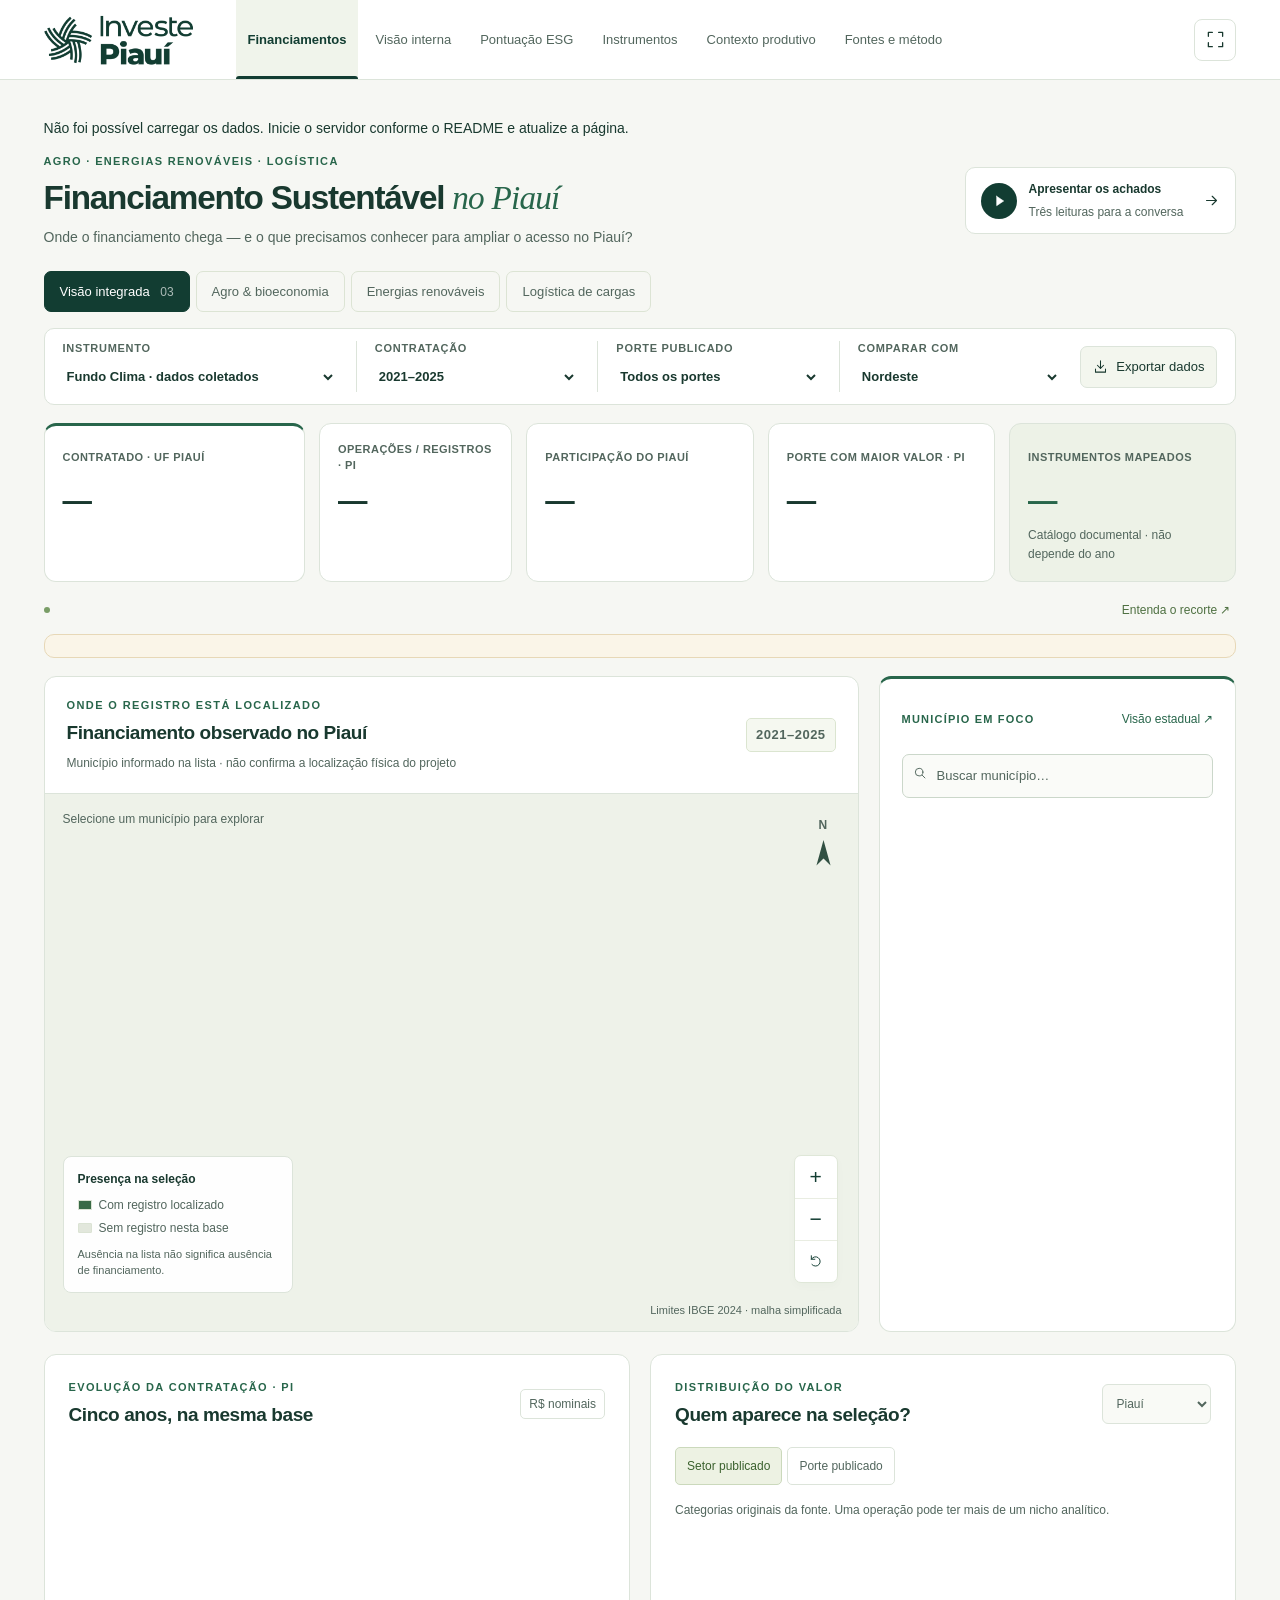
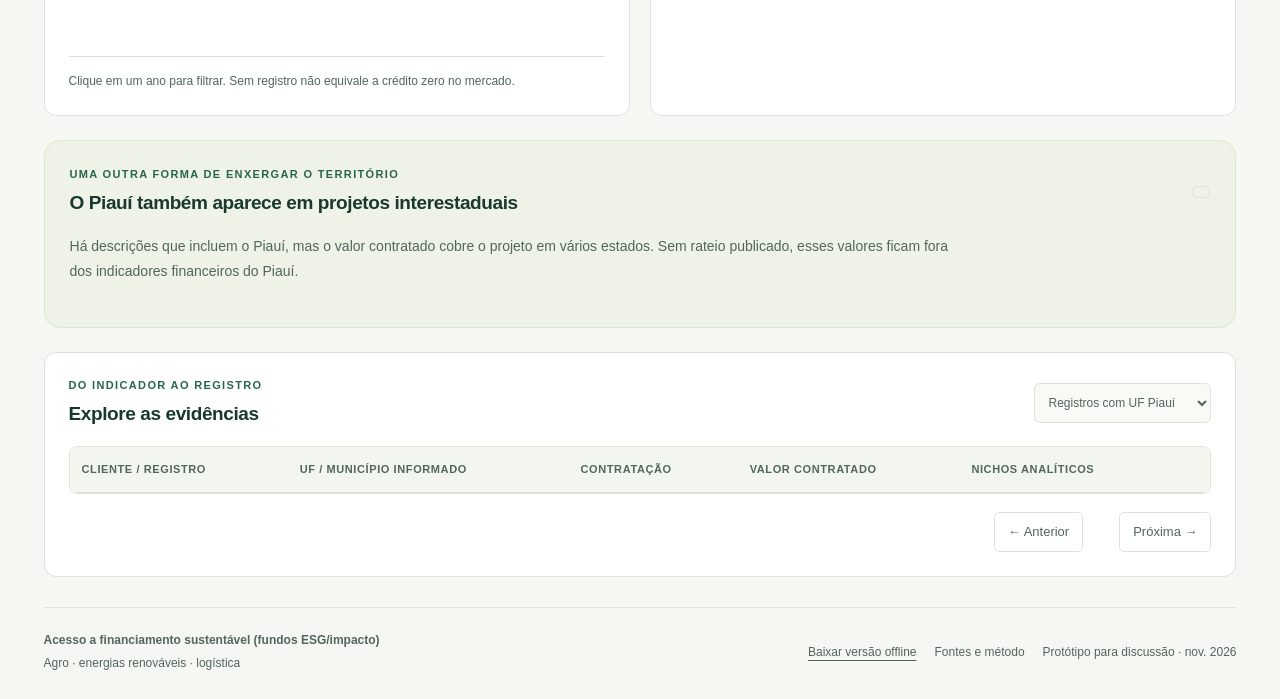
==== commit 7794ab20: "feat(ui): redesenha interface." ====
--- a/frontend/index.html
+++ b/frontend/index.html
@@ -3,7 +3,7 @@
   <head>
     <meta charset="utf-8">
     <meta name="viewport" content="width=device-width,initial-scale=1">
-    <meta name="theme-color" content="#183f32">
+    <meta name="theme-color" content="#123d32">
     <meta
       name="description"
       content="Acesso a financiamento sustentável no Piauí: agro, energias renováveis e logística. Evidências públicas de 2021 a 2025.">
@@ -32,6 +32,7 @@
         <symbol id="i-reset" viewBox="0 0 24 24"><path d="M4 9a8 8 0 1 1 1 9M4 3v6h6" /></symbol>
       </defs>
     </svg>
+    <a class="skip-link" href="#mainContent">Ir para o conteúdo</a>
     <header class="topbar">
       <a class="brand" href="index.html" aria-label="Investe Piauí, início"
         ><span class="investe-logo" role="img" aria-label="Investe Piauí"></span
@@ -55,11 +56,11 @@
         </button>
       </div>
     </header>
-    <main>
-      <section class="intro">
+    <main id="mainContent" tabindex="-1">
+      <section class="intro" aria-labelledby="financeTitle">
         <div>
           <p class="eyebrow">AGRO · ENERGIAS RENOVÁVEIS · LOGÍSTICA</p>
-          <h1>Financiamento em foco.<br><em>Oportunidades com evidência.</em></h1>
+          <h1 id="financeTitle">Financiamento Sustentável <em>no Piauí</em></h1>
           <p class="intro-copy">
             Onde o financiamento chega — e o que precisamos conhecer para ampliar o acesso no Piauí?
           </p>
@@ -107,6 +108,15 @@
             <option value="BR">Brasil</option>
           </select></label
         >
+        <label id="fneLineControl" class="fne-line-control" hidden
+          ><span class="field-label">LINHA DE FINANCIAMENTO</span
+          ><select id="fneLine">
+            <option value="todos">Todas as linhas</option>
+            <option>FNE Verde: demais linhas</option>
+            <option>FNE Verde MPE</option>
+            <option>FNE Verde Sol PF</option>
+          </select></label
+        >
         <div class="export-wrap">
           <button
             class="export-button"
@@ -124,15 +134,6 @@
           </div>
         </div>
       </section>
-      <label id="fneLineControl" class="fne-line-control" hidden
-        ><span class="field-label">LINHA DE FINANCIAMENTO · FNE VERDE</span
-        ><select id="fneLine">
-          <option value="todos">Todas as linhas</option>
-          <option>FNE Verde: demais linhas</option>
-          <option>FNE Verde MPE</option>
-          <option>FNE Verde Sol PF</option>
-        </select></label
-      >
       <section class="five-metrics" aria-label="Cinco indicadores" aria-live="polite">
         <article>
           <span class="metric-label">CONTRATADO · UF PIAUÍ</span><strong id="financeTotal">—</strong
@@ -291,7 +292,7 @@
             </select>
           </div>
           <p class="section-copy" id="tableCount"></p>
-          <div class="table-scroll">
+          <div class="table-scroll" tabindex="0" role="region" aria-label="Tabela de registros — role para ver todas as colunas">
             <table>
               <thead>
                 <tr>
@@ -472,7 +473,7 @@
             </select>
           </div>
           <p id="fneTableCount" class="section-copy"></p>
-          <div class="table-scroll">
+          <div class="table-scroll" tabindex="0" role="region" aria-label="Tabela de registros — role para ver todas as colunas">
             <table>
               <thead id="fneTableHead"></thead>
               <tbody id="fneTableBody"></tbody>
--- a/frontend/assets/css/base.css
+++ b/frontend/assets/css/base.css
@@ -1,14 +1,17 @@
 :root {
-  --ink: #203b31;
-  --deep: #183f32;
-  --muted: #748077;
-  --line: #e1e6dd;
-  --paper: #f7f8f4;
+  --ink: #19392f;
+  --deep: #123d32;
+  --green: #28664b;
+  --muted: #52665d;
+  --line: #dce4da;
+  --paper: #f6f7f3;
   --white: #fff;
-  --accent: #d7e6b4;
-  --orange: #c37b48;
-  --radius: 16px;
-  --font: Inter, 'Segoe UI', Arial, sans-serif;
+  --accent: #dce7cc;
+  --olive: #a8bc82;
+  --gold: #d8a44d;
+  --orange: #8b611f;
+  --radius: 12px;
+  --font: 'Segoe UI', Inter, Arial, sans-serif;
 }
 * {
   box-sizing: border-box;
@@ -19,6 +22,7 @@
   color: var(--ink);
   font-family: var(--font);
   font-size: 14px;
+  line-height: 1.5;
   -webkit-font-smoothing: antialiased;
 }
 button,
@@ -82,12 +86,12 @@
   display: none !important;
 }
 .topbar {
-  height: 82px;
+  min-height: 80px;
   display: flex;
   align-items: center;
   justify-content: space-between;
-  gap: 30px;
-  padding: 0 3.4%;
+  gap: 26px;
+  padding: 0 clamp(20px, 3.4vw, 56px);
   background: var(--white);
   border-bottom: 1px solid var(--line);
 }
@@ -122,10 +126,10 @@
   display: block;
 }
 .brand-dot {
-  color: #98ae6e;
+  color: var(--muted);
 }
 .brand small {
-  font-size: 8px;
+  font-size: 11px;
   letter-spacing: 2.1px;
   font-weight: 650;
   display: block;
@@ -133,26 +137,29 @@
 }
 .topbar nav {
   display: flex;
-  align-items: center;
-  gap: 29px;
-  height: 100%;
+  align-items: stretch;
+  gap: 5px;
+  align-self: stretch;
+  min-width: 0;
   margin-right: auto;
-  margin-left: 55px;
+  margin-left: 16px;
 }
 .topbar nav > button,
 .nav-active {
-  height: 100%;
-  display: flex;
-  align-items: center;
-  gap: 9px;
-  font-size: 12px;
-  color: #7b847e;
+  display: flex;
+  align-items: center;
+  gap: 8px;
+  padding: 0 12px;
+  font-size: 13px;
+  color: var(--muted);
   position: relative;
   white-space: nowrap;
+  text-decoration: none;
 }
 .nav-active {
   color: var(--deep);
   font-weight: 650;
+  background: #f0f4eb;
 }
 .nav-active:after {
   content: '';
@@ -170,17 +177,17 @@
   gap: 17px;
 }
 .academic-tag {
-  font-size: 9px;
+  font-size: 12px;
   letter-spacing: 1px;
-  color: #7c847d;
+  color: var(--muted);
   white-space: nowrap;
 }
 .academic-tag span {
   padding: 0 6px;
 }
 .icon-button {
-  height: 34px;
-  width: 34px;
+  height: 42px;
+  width: 42px;
   display: grid;
   place-items: center;
   border-radius: 8px;
@@ -194,64 +201,69 @@
 }
 main {
   max-width: 1600px;
-  padding: 28px 3.4% 0;
+  padding: 24px clamp(20px, 3.4vw, 56px) 0;
   margin: auto;
 }
 .intro {
   display: flex;
   align-items: center;
   justify-content: space-between;
-  gap: 30px;
-  margin-bottom: 24px;
+  gap: 24px;
+  margin-bottom: 22px;
 }
 .eyebrow {
-  font-size: 9px;
-  letter-spacing: 1.6px;
+  font-size: 11px;
+  letter-spacing: 1.35px;
   font-weight: 700;
   margin: 0 0 8px;
-  color: #829075;
+  color: var(--green);
   display: block;
 }
 h1 {
-  font-size: 34px;
-  letter-spacing: -1.3px;
-  font-weight: 550;
+  font-size: clamp(28px, 2.6vw, 38px);
+  letter-spacing: -1.2px;
+  font-weight: 600;
   margin: 0;
   line-height: 1.2;
+  text-wrap: balance;
 }
 h1 em {
   font-family: Georgia, 'Times New Roman', serif;
   font-weight: 400;
-  color: #54735b;
+  color: var(--green);
   letter-spacing: -0.8px;
 }
 .intro-copy {
-  color: #7c857b;
-  font-size: 12px;
-  line-height: 1.5;
+  color: var(--muted);
+  font-size: 14px;
+  line-height: 1.6;
   margin: 9px 0 0;
+  max-width: 720px;
 }
 .tour-start {
   display: flex;
   gap: 12px;
   align-items: center;
-  padding: 11px 0 11px 18px;
+  padding: 12px 15px;
   text-align: left;
   flex-shrink: 0;
+  border: 1px solid var(--line);
+  border-radius: 10px;
+  background: var(--white);
 }
 .play-round {
-  background: #e8eedb;
-  border: 1px solid #dce6c8;
+  background: var(--deep);
   display: grid;
   place-items: center;
-  width: 37px;
-  height: 37px;
+  width: 36px;
+  height: 36px;
   border-radius: 50%;
 }
 .play-round svg {
   height: 14px;
   width: 14px;
-  fill: var(--deep);
+  fill: var(--white);
+  color: var(--white);
   stroke-width: 1;
 }
 .tour-start > span:nth-child(2) {
@@ -261,31 +273,32 @@
 .tour-start small {
   display: block;
   margin-top: 5px;
-  font-size: 10px;
+  font-size: 12px;
   font-weight: 400;
-  color: #92998d;
+  color: var(--muted);
 }
 .tour-start > .icon {
   width: 17px;
   margin-left: 8px;
 }
 .filter-bar {
-  background: white;
+  background: var(--white);
   border: 1px solid var(--line);
-  border-radius: 12px;
-  display: flex;
-  align-items: center;
-  padding: 14px 17px;
-  gap: 25px;
-  min-height: 77px;
+  border-radius: 10px;
+  display: flex;
+  align-items: center;
+  padding: 12px 16px;
+  gap: 22px;
+  min-height: 72px;
 }
 .field-label {
   display: block;
-  font-size: 8px;
-  letter-spacing: 1.25px;
+  font-size: 11px;
+  letter-spacing: .7px;
   font-weight: 650;
-  color: #8a9384;
-  margin-bottom: 7px;
+  color: var(--muted);
+  margin-bottom: 5px;
+  line-height: 1.4;
 }
 .activity-control {
   min-width: 220px;
@@ -316,7 +329,7 @@
 }
 .year-buttons button {
   padding: 6px 13px;
-  font-size: 11px;
+  font-size: 13px;
   border-radius: 5px;
   font-weight: 500;
 }
@@ -341,7 +354,7 @@
   gap: 8px;
   align-items: center;
   padding: 10px 12px;
-  font-size: 10px;
+  font-size: 12px;
   white-space: nowrap;
 }
 .export-button:hover {
@@ -355,21 +368,21 @@
   display: flex;
   align-items: center;
   gap: 7px;
-  font-size: 10px;
+  font-size: 12px;
   margin: 13px 0 19px;
   flex-wrap: wrap;
 }
 .shortcuts > span {
-  color: #89917f;
+  color: var(--muted);
   margin-right: 5px;
 }
 .shortcuts button {
   padding: 5px 10px;
   border: 1px solid #e1e5d9;
   border-radius: 20px;
-  color: #727f68;
+  color: var(--muted);
   background: transparent;
-  font-size: 10px;
+  font-size: 12px;
 }
 .shortcuts button:hover,
 .shortcuts button.active {
@@ -378,53 +391,60 @@
   border-color: #cfdac0;
 }
 .metrics {
-  display: flex;
-  align-items: center;
-  padding: 0 1px 20px;
-  gap: 34px;
+  display: grid;
+  grid-template-columns: repeat(3, minmax(0, 1fr)) 210px;
+  align-items: stretch;
+  padding: 0 0 20px;
+  gap: 14px;
 }
 .metrics article {
-  flex: 1;
   min-width: 0;
+  padding: 18px 20px;
+  border: 1px solid var(--line);
+  border-radius: var(--radius);
+  background: var(--white);
 }
 .metric-label {
-  font-size: 8px;
-  color: #929b8b;
-  letter-spacing: 1.3px;
+  font-size: 11px;
+  color: var(--muted);
+  letter-spacing: .6px;
   display: flex;
   align-items: center;
   gap: 8px;
+  font-weight: 650;
+  line-height: 1.5;
+}
+.metrics article strong {
+  display: block;
+  font-size: clamp(26px, 2.4vw, 34px);
+  line-height: 1.2;
+  margin-top: 10px;
   font-weight: 600;
-}
-.metrics article strong {
-  display: block;
-  font-size: 30px;
-  line-height: 1.3;
-  margin-top: 7px;
-  font-weight: 550;
-  letter-spacing: -1.2px;
+  letter-spacing: -1px;
   font-variant-numeric: tabular-nums;
 }
 .metric-denominator {
   font-size: 15px;
   letter-spacing: -0.3px;
-  color: #9ba291;
+  color: var(--muted);
   font-weight: 400;
 }
 .metrics article small {
   display: block;
-  color: #8e9786;
-  font-size: 9px;
-  margin-top: 5px;
+  color: var(--muted);
+  font-size: 12px;
+  margin-top: 8px;
+  line-height: 1.6;
 }
 .data-stamp {
   display: flex;
   align-items: center;
   gap: 10px;
-  padding-left: 27px;
-  border-left: 1px solid var(--line);
-  min-height: 54px;
-  flex-shrink: 0;
+  padding: 16px;
+  border: 1px solid var(--line);
+  border-radius: var(--radius);
+  background: #edf2e7;
+  min-width: 0;
 }
 .status-dot {
   height: 6px;
@@ -435,23 +455,23 @@
   flex-shrink: 0;
 }
 .data-stamp b {
-  font-size: 10px;
+  font-size: 12px;
   font-weight: 600;
 }
 .data-stamp small {
-  font-size: 9px;
-  color: #8f9788;
+  font-size: 12px;
+  color: var(--muted);
   display: block;
   margin-top: 6px;
 }
 .data-stamp .icon-button {
   margin-left: 5px;
-  color: #8e9b84;
+  color: var(--muted);
 }
 .data-notice {
   border: 1px solid #e7d8b7;
   background: #faf5e8;
-  color: #8b713e;
+  color: var(--muted);
   padding: 12px 16px;
   border-radius: 10px;
   margin-bottom: 18px;
@@ -460,9 +480,9 @@
 }
 .explorer {
   display: grid;
-  grid-template-columns: minmax(0, 1fr) 335px;
+  grid-template-columns: minmax(0, 1fr) minmax(300px, 32%);
   gap: 20px;
-  align-items: start;
+  align-items: stretch;
 }
 .map-card {
   border: 1px solid var(--line);
@@ -471,14 +491,14 @@
   overflow: hidden;
 }
 .map-heading {
-  padding: 21px 24px 17px;
+  padding: 20px 22px;
   display: flex;
   align-items: center;
   justify-content: space-between;
-  gap: 20px;
+  gap: 16px;
 }
 .map-heading .eyebrow {
-  font-size: 8px;
+  font-size: 11px;
   letter-spacing: 1.4px;
   margin-bottom: 6px;
 }
@@ -489,28 +509,27 @@
   font-weight: 550;
 }
 .map-heading p {
-  font-size: 9px;
-  color: #939b8e;
-  margin: 7px 0 0;
+  font-size: 12px;
+  color: var(--muted);
+  margin: 6px 0 0;
+  line-height: 1.6;
 }
 .map-period {
-  font-size: 11px;
+  font-size: 13px;
   font-weight: 600;
   letter-spacing: 0.5px;
   border: 1px solid #dbe5d0;
   border-radius: 5px;
   padding: 6px 9px;
   background: #f5f8f0;
-  color: #75856b;
+  color: var(--muted);
 }
 .map-canvas {
-  height: 540px;
-  background-color: #f1f4ee;
-  background-image: radial-gradient(#bac8b13a 0.65px, transparent 0.65px);
-  background-size: 13px 13px;
+  height: clamp(480px, 44vw, 610px);
+  background: #eef2e9;
   position: relative;
   overflow: hidden;
-  border-top: 1px solid #e8ede0;
+  border-top: 1px solid var(--line);
   touch-action: none;
 }
 .map-canvas > svg {
@@ -526,36 +545,36 @@
 }
 .map-path {
   stroke: #fff;
-  stroke-width: 0.7;
+  stroke-width: .7;
   stroke-linejoin: round;
   vector-effect: non-scaling-stroke;
   cursor: pointer;
   outline: none;
   fill-rule: evenodd;
-  transition:
-    fill 0.35s,
-    stroke 0.15s;
+  transition: fill .2s, stroke .15s;
 }
 .map-path:hover {
   stroke: #234d38;
   stroke-width: 1.8;
 }
 .map-path.selected {
-  stroke: #b4773f;
-  stroke-width: 2.8;
+  stroke: #8b611f;
+  stroke-width: 3;
   paint-order: stroke fill;
 }
 .map-path:focus-visible {
-  stroke: #b4773f;
-  stroke-width: 3;
+  stroke: var(--deep);
+  stroke-width: 4;
+  paint-order: stroke fill;
 }
 .map-hint {
   position: absolute;
-  top: 17px;
-  left: 20px;
+  top: 16px;
+  left: 18px;
+  right: 55px;
   z-index: 2;
-  color: #7e8d74;
-  font-size: 9px;
+  color: var(--muted);
+  font-size: 12px;
   display: flex;
   align-items: center;
   gap: 7px;
@@ -573,11 +592,11 @@
   display: grid;
   justify-items: center;
   gap: 5px;
-  color: #74846c;
+  color: var(--muted);
   pointer-events: none;
 }
 .north-arrow b {
-  font-size: 9px;
+  font-size: 12px;
   font-weight: 600;
   letter-spacing: 0.6px;
 }
@@ -587,19 +606,18 @@
 }
 .map-legend {
   position: absolute;
-  bottom: 39px;
-  left: 20px;
+  bottom: 38px;
+  left: 18px;
   padding: 13px 14px;
-  background: #fffffff0;
-  border: 1px solid #e2e7db;
-  border-radius: 9px;
-  max-width: 180px;
-  box-shadow: 0 3px 10px #29432904;
-  font-size: 9px;
+  background: #fffffff5;
+  border: 1px solid var(--line);
+  border-radius: 8px;
+  max-width: 230px;
+  font-size: 12px;
   pointer-events: none;
 }
 .legend-title {
-  font-size: 9px;
+  font-size: 12px;
   font-weight: 650;
   display: block;
   margin-bottom: 8px;
@@ -608,9 +626,9 @@
   display: flex;
   align-items: center;
   gap: 7px;
-  color: #7b8871;
+  color: var(--muted);
   margin: 5px 0;
-  font-size: 8px;
+  font-size: 11px;
 }
 .legend-row i {
   width: 12px;
@@ -621,11 +639,11 @@
   flex-shrink: 0;
 }
 .legend-note {
-  color: #a0a795;
-  font-size: 7px;
-  margin-top: 9px;
+  color: var(--muted);
+  font-size: 11px;
+  margin: 9px 0 0;
   line-height: 1.5;
-  max-width: 140px;
+  max-width: 205px;
 }
 .map-controls {
   position: absolute;
@@ -640,12 +658,12 @@
   overflow: hidden;
 }
 .map-controls button {
-  height: 32px;
-  width: 32px;
+  height: 42px;
+  width: 42px;
   display: grid;
   place-items: center;
-  font-size: 19px;
-  color: #65795e;
+  font-size: 21px;
+  color: var(--deep);
 }
 .map-controls button:hover {
   background: #edf3e5;
@@ -659,11 +677,10 @@
 }
 .map-attribution {
   position: absolute;
-  bottom: 13px;
-  right: 17px;
-  font-size: 7px;
-  letter-spacing: 0.2px;
-  color: #94a087;
+  bottom: 12px;
+  right: 16px;
+  font-size: 11px;
+  color: var(--muted);
   pointer-events: none;
 }
 .map-tooltip {
@@ -690,17 +707,17 @@
   margin-top: 6px;
 }
 .map-tooltip small {
-  color: #c6d7b7;
-  font-size: 9px;
+  color: var(--muted);
+  font-size: 12px;
   display: block;
   margin-top: 5px;
 }
 .detail-card {
-  background: white;
+  background: var(--white);
   border: 1px solid var(--line);
   border-radius: var(--radius);
-  padding: 21px 21px 19px;
-  min-height: 630px;
+  padding: 22px;
+  min-width: 0;
 }
 .detail-heading {
   display: flex;
@@ -709,7 +726,7 @@
   gap: 7px;
 }
 .detail-heading .eyebrow {
-  font-size: 8px;
+  font-size: 11px;
   letter-spacing: 1.2px;
   margin: 0;
 }
@@ -717,8 +734,8 @@
   display: flex;
   align-items: center;
   gap: 6px;
-  font-size: 9px;
-  color: #8b9781;
+  font-size: 12px;
+  color: var(--muted);
   padding: 3px 0;
 }
 .text-button:hover {
@@ -734,32 +751,33 @@
   height: 14px;
   left: 11px;
   top: 12px;
-  color: #9aa58e;
+  color: var(--muted);
 }
 .search-wrap input {
   width: 100%;
-  border: 1px solid #e4e9dc;
-  background: #f9faf6;
-  border-radius: 6px;
-  padding: 11px 10px 11px 33px;
-  font-size: 10px;
+  min-height: 44px;
+  border: 1px solid #cbd7ca;
+  background: #fafbf8;
+  border-radius: 7px;
+  padding: 11px 10px 11px 34px;
+  font-size: 13px;
   outline-offset: 2px;
   color: var(--deep);
 }
 .search-wrap input::placeholder {
-  color: #a2aa97;
+  color: var(--muted);
 }
 .search-results {
   position: absolute;
-  top: 42px;
+  top: calc(100% + 5px);
   left: 0;
   right: 0;
-  background: white;
-  border: 1px solid #dbe5d3;
+  background: var(--white);
+  border: 1px solid var(--line);
   border-radius: 8px;
-  box-shadow: 0 9px 30px #193e3219;
+  box-shadow: 0 8px 24px #123d3214;
   z-index: 10;
-  max-height: 260px;
+  max-height: 290px;
   overflow: auto;
 }
 .search-results button {
@@ -767,7 +785,7 @@
   display: block;
   text-align: left;
   padding: 11px 13px;
-  font-size: 11px;
+  font-size: 13px;
   border-bottom: 1px solid #f0f2ed;
 }
 .search-results button:hover,
@@ -776,8 +794,8 @@
 }
 .search-results p {
   padding: 4px 12px;
-  font-size: 11px;
-  color: #85947a;
+  font-size: 13px;
+  color: var(--muted);
 }
 .city-title {
   font-size: 24px;
@@ -787,15 +805,15 @@
   line-height: 1.15;
 }
 .city-subtitle {
-  font-size: 9px;
-  color: #98a18e;
+  font-size: 12px;
+  color: var(--muted);
   margin: 0 0 20px;
 }
 .city-label {
-  font-size: 8px;
+  font-size: 11px;
   letter-spacing: 0.9px;
   text-transform: uppercase;
-  color: #89967e;
+  color: var(--muted);
   margin: 0 0 5px;
   line-height: 1.7;
 }
@@ -821,8 +839,8 @@
 }
 .city-stat-row span {
   display: block;
-  font-size: 8px;
-  color: #98a18d;
+  font-size: 11px;
+  color: var(--muted);
   margin-top: 4px;
 }
 .trend-header {
@@ -830,12 +848,12 @@
   justify-content: space-between;
   align-items: center;
   margin: 17px 0 8px;
-  font-size: 9px;
-  color: #7f8f74;
+  font-size: 12px;
+  color: var(--muted);
 }
 .trend-header small {
-  font-size: 7px;
-  color: #a0a994;
+  font-size: 11px;
+  color: var(--muted);
 }
 .trend-chart {
   display: flex;
@@ -865,12 +883,12 @@
   background: #577b50;
 }
 .trend-col small {
-  font-size: 8px;
-  color: #9aa68e;
+  font-size: 11px;
+  color: var(--muted);
 }
 .trend-missing {
   font-size: 13px;
-  color: #b1b7a7;
+  color: var(--muted);
   margin: auto;
 }
 .other-head {
@@ -878,17 +896,17 @@
   align-items: center;
   gap: 6px;
   margin: 21px 0 7px;
-  font-size: 9px;
+  font-size: 12px;
   font-weight: 600;
-  color: #75876a;
+  color: var(--muted);
 }
 .other-head .icon {
   height: 13px;
   width: 13px;
 }
 .other-help {
-  font-size: 8px;
-  color: #a1aa94;
+  font-size: 11px;
+  color: var(--muted);
   margin: 0 0 8px;
   line-height: 1.6;
 }
@@ -901,7 +919,7 @@
   padding: 9px 0;
   text-align: left;
   border-bottom: 1px solid #f0f3e9;
-  font-size: 10px;
+  font-size: 12px;
 }
 .other-activity:last-child {
   border-bottom: 0;
@@ -910,25 +928,23 @@
   color: #527a36;
 }
 .other-activity > span {
-  white-space: nowrap;
-  overflow: hidden;
-  text-overflow: ellipsis;
-  max-width: 185px;
+  overflow-wrap: anywhere;
+  min-width: 0;
 }
 .other-activity small {
-  font-size: 8px;
-  color: #94a082;
+  font-size: 11px;
+  color: var(--muted);
   display: block;
   margin-top: 4px;
 }
 .other-activity b {
-  font-size: 9px;
+  font-size: 12px;
   white-space: nowrap;
   font-weight: 500;
 }
 .side-note {
-  font-size: 9px;
-  color: #8c9a80;
+  font-size: 12px;
+  color: var(--muted);
   line-height: 1.8;
   margin: 16px 0 0;
 }
@@ -944,11 +960,11 @@
 .state-illustration .icon {
   height: 23px;
   width: 23px;
-  color: #7c975f;
+  color: var(--muted);
 }
 .state-copy {
-  font-size: 11px;
-  color: #8b9981;
+  font-size: 13px;
+  color: var(--muted);
   line-height: 1.9;
   margin: 14px 0 20px;
 }
@@ -956,7 +972,7 @@
   padding: 15px;
   background: #f3f6ec;
   border-radius: 8px;
-  font-size: 11px;
+  font-size: 13px;
   line-height: 1.8;
 }
 .state-highlight b {
@@ -967,9 +983,9 @@
 }
 .bottom-grid {
   display: grid;
-  grid-template-columns: minmax(0, 1fr) 335px;
+  grid-template-columns: minmax(0, 1fr) minmax(300px, 32%);
   gap: 20px;
-  margin: 21px 0;
+  margin: 22px 0;
 }
 .ranking-card {
   border: 1px solid var(--line);
@@ -991,33 +1007,33 @@
   font-weight: 550;
 }
 .section-heading .eyebrow {
-  font-size: 8px;
+  font-size: 11px;
   margin-bottom: 6px;
 }
 .quiet-chip {
-  font-size: 10px;
+  font-size: 12px;
   padding: 5px 8px;
   border: 1px solid var(--line);
   border-radius: 5px;
-  color: #8a977e;
+  color: var(--muted);
 }
 .ranking-row {
   width: 100%;
   display: grid;
-  grid-template-columns: 22px minmax(100px, 1.1fr) minmax(70px, 1fr) 95px 52px;
-  align-items: center;
-  gap: 14px;
+  grid-template-columns: 22px minmax(100px, 1.1fr) minmax(45px, 1fr) 100px 58px;
+  align-items: center;
+  gap: 12px;
   text-align: left;
-  padding: 11px 0;
-  border-top: 1px solid #f0f3e9;
-  font-size: 11px;
+  padding: 14px 0;
+  border-top: 1px solid var(--line);
+  font-size: 13px;
 }
 .ranking-row:hover {
   background: #f7f9f2;
 }
 .rank-number {
-  font-size: 9px;
-  color: #a1ae95;
+  font-size: 12px;
+  color: var(--muted);
 }
 .rank-name {
   font-weight: 500;
@@ -1036,22 +1052,22 @@
 }
 .rank-value {
   text-align: right;
-  font-size: 10px;
+  font-size: 12px;
 }
 .rank-share {
-  font-size: 9px;
-  color: #97a48a;
+  font-size: 12px;
+  color: var(--muted);
   text-align: right;
 }
 .fine-print {
-  font-size: 8px;
-  color: #a2aa97;
+  font-size: 12px;
+  color: var(--muted);
   margin: 14px 0 0;
-  line-height: 1.8;
+  line-height: 1.7;
 }
 .empty-ranking {
   font-size: 12px;
-  color: #8c9c80;
+  color: var(--muted);
   padding: 25px 0;
   line-height: 1.8;
 }
@@ -1063,9 +1079,9 @@
   overflow: hidden;
 }
 .reading-number {
-  font-size: 8px;
+  font-size: 11px;
   letter-spacing: 1.3px;
-  color: #8b9c76;
+  color: var(--muted);
 }
 .reading-card h2 {
   font-family: Georgia, 'Times New Roman', serif;
@@ -1081,8 +1097,8 @@
   max-width: 240px;
   position: relative;
   z-index: 1;
-  font-size: 11px;
-  color: #839174;
+  font-size: 13px;
+  color: var(--muted);
   line-height: 1.9;
 }
 .reading-card button {
@@ -1090,7 +1106,7 @@
   gap: 15px;
   align-items: center;
   padding: 16px 0 0;
-  font-size: 10px;
+  font-size: 12px;
   position: relative;
   z-index: 1;
   font-weight: 550;
@@ -1099,6 +1115,7 @@
   width: 15px;
 }
 .reading-outline {
+  display: none;
   font-family: Georgia, serif;
   font-size: 230px;
   position: absolute;
@@ -1125,30 +1142,30 @@
   background: #edf1e5;
   display: grid;
   place-items: center;
-  color: #95a680;
+  color: var(--muted);
   flex-shrink: 0;
 }
 .next-layer b {
-  font-size: 11px;
+  font-size: 13px;
   font-weight: 550;
-  color: #7b8d69;
+  color: var(--muted);
 }
 .next-layer p {
-  font-size: 10px;
-  color: #9aa58e;
+  font-size: 12px;
+  color: var(--muted);
   margin: 5px 0 0;
   line-height: 1.7;
 }
 .pending-badge {
   margin-left: auto;
-  font-size: 7px;
+  font-size: 11px;
   font-weight: 600;
   letter-spacing: 1px;
   white-space: nowrap;
   border: 1px solid #dce4cf;
   border-radius: 5px;
   padding: 6px 8px;
-  color: #94a37f;
+  color: var(--muted);
 }
 footer {
   border-top: 1px solid var(--line);
@@ -1157,12 +1174,12 @@
   display: flex;
   justify-content: space-between;
   gap: 18px;
-  font-size: 9px;
-  color: #a2aa96;
+  font-size: 12px;
+  color: var(--muted);
 }
 footer b {
   font-weight: 600;
-  color: #839073;
+  color: var(--muted);
 }
 footer > div {
   display: flex;
@@ -1170,20 +1187,20 @@
   align-items: center;
 }
 footer button {
-  font-size: 9px;
-  color: #869675;
+  font-size: 12px;
+  color: var(--muted);
   padding: 0;
 }
 .info-dialog {
-  padding: 30px 33px;
-  border: 1px solid #dfe6d7;
-  border-radius: 18px;
-  background: white;
+  padding: 28px;
+  border: 1px solid var(--line);
+  border-radius: 14px;
+  background: var(--white);
   color: var(--ink);
-  max-width: 660px;
-  width: calc(100% - 34px);
+  max-width: 740px;
+  width: calc(100% - 32px);
   max-height: 88vh;
-  box-shadow: 0 25px 100px #142f3233;
+  box-shadow: 0 20px 70px #123d3226;
   overflow: auto;
 }
 .info-dialog::backdrop {
@@ -1208,9 +1225,9 @@
 }
 .info-dialog p,
 .info-dialog li {
-  color: #85917c;
-  font-size: 12px;
-  line-height: 1.9;
+  color: var(--muted);
+  font-size: 14px;
+  line-height: 1.8;
 }
 .info-dialog h3 {
   font-size: 12px;
@@ -1235,13 +1252,13 @@
   border-bottom: 1px solid var(--line);
 }
 .source-list b {
-  font-size: 11px;
+  font-size: 13px;
   font-weight: 600;
 }
 .source-list span {
   display: block;
-  color: #8f9b84;
-  font-size: 10px;
+  color: var(--muted);
+  font-size: 12px;
   margin-top: 6px;
 }
 .source-list svg {
@@ -1251,14 +1268,14 @@
   width: 15px;
 }
 .geometry-note {
-  font-size: 10px !important;
+  font-size: 12px !important;
 }
 .dialog-disclaimer {
   border-top: 1px solid var(--line);
   padding-top: 15px;
   margin-top: 24px;
-  color: #8d9b80;
-  font-size: 10px;
+  color: var(--muted);
+  font-size: 12px;
   line-height: 1.9;
 }
 .insight-card {
@@ -1275,9 +1292,9 @@
   background: #edf3e6;
 }
 .insight-card > small {
-  font-size: 8px;
+  font-size: 11px;
   letter-spacing: 1px;
-  color: #8fa278;
+  color: var(--muted);
 }
 .insight-card h3 {
   font-size: 17px;
@@ -1285,7 +1302,7 @@
   font-weight: 500;
 }
 .insight-card p {
-  font-size: 11px;
+  font-size: 13px;
   margin: 0;
 }
 .insight-card b {
@@ -1294,30 +1311,35 @@
 }
 .tour-card {
   position: fixed;
-  left: 35px;
-  bottom: 25px;
-  width: 430px;
-  border: 1px solid #284d39;
-  border-radius: 14px;
-  box-shadow: 0 14px 70px #16372b35;
+  left: 24px;
+  bottom: 20px;
+  width: 440px;
+  max-width: calc(100vw - 32px);
+  max-height: min(75vh, 540px);
+  overflow: auto;
+  border: 1px solid #365e4e;
+  border-top: 3px solid var(--olive);
+  border-radius: 12px;
+  box-shadow: 0 12px 40px #123d3226;
   background: var(--deep);
-  color: #f2f5ea;
-  padding: 24px 25px;
+  color: #fff;
+  padding: 24px;
   z-index: 40;
+  animation: panel-enter .18s ease-out;
 }
 .tour-close {
   position: absolute;
   right: 11px;
   top: 10px;
-  color: #bdd0a9;
+  color: var(--muted);
 }
 .tour-close:hover {
   background: #315442;
 }
 .tour-counter {
-  font-size: 8px;
-  letter-spacing: 1.6px;
-  color: #bacd9c;
+  font-size: 11px;
+  letter-spacing: 1.2px;
+  color: #dce7cc;
 }
 .tour-card h3 {
   font-family: Georgia, serif;
@@ -1327,9 +1349,9 @@
   margin: 14px 22px 12px 0;
 }
 .tour-card p {
-  font-size: 12px;
-  line-height: 1.8;
-  color: #b9cca5;
+  font-size: 14px;
+  line-height: 1.7;
+  color: #e0e9d7;
   margin: 0;
 }
 .tour-bottom {
@@ -1340,7 +1362,7 @@
 }
 .tour-bottom .text-button {
   margin-left: auto;
-  color: #bed0a7;
+  color: var(--muted);
 }
 .tour-dots {
   display: flex;
@@ -1356,15 +1378,16 @@
   background: #cbe29e;
 }
 .solid-button {
-  background: #d1e3ac;
+  background: var(--accent);
   color: var(--deep);
   display: flex;
-  align-items: center;
-  gap: 13px;
-  padding: 10px 12px;
-  border-radius: 5px;
-  font-size: 10px;
+  gap: 10px;
+  align-items: center;
+  padding: 11px 14px;
+  border-radius: 7px;
+  font-size: 13px;
   font-weight: 600;
+  min-height: 42px;
 }
 .solid-button .icon {
   width: 14px;
@@ -1384,684 +1407,8 @@
   max-width: 90vw;
   text-align: center;
 }
-@media (min-width: 1500px) {
-  .map-canvas {
-    height: 590px;
-  }
-  .detail-card {
-    min-height: 680px;
-    padding: 23px 24px;
-  }
-  .other-activity {
-    padding: 12px 0;
-  }
-  .explorer,
-  .bottom-grid {
-    grid-template-columns: minmax(0, 1fr) 365px;
-  }
-  .trend-chart {
-    height: 102px;
-  }
-  .city-title {
-    margin-top: 30px;
-  }
-  .map-heading {
-    padding: 24px 28px 20px;
-  }
-}
-@media (max-width: 1190px) {
-  .topbar nav {
-    margin-left: 15px;
-    gap: 20px;
-  }
-  .academic-tag {
-    display: none;
-  }
-  .filter-bar {
-    gap: 16px;
-  }
-  .year-control,
-  .metric-control {
-    padding-left: 16px;
-  }
-  .year-buttons button {
-    padding: 6px 9px;
-  }
-  .activity-control {
-    min-width: 180px;
-  }
-  .metric-control {
-    min-width: 170px;
-  }
-  .export-button span {
-    display: none;
-  }
-  .export-button {
-    padding: 10px;
-  }
-  .metrics {
-    gap: 20px;
-  }
-  .data-stamp {
-    padding-left: 15px;
-  }
-  .explorer,
-  .bottom-grid {
-    grid-template-columns: minmax(0, 1fr) 310px;
-  }
-  .detail-card {
-    padding: 19px 18px;
-  }
-  .map-heading h2 {
-    font-size: 17px;
-  }
-  .map-canvas {
-    height: 535px;
-  }
-  h1 {
-    font-size: 31px;
-  }
-  .tour-start {
-    padding-left: 0;
-  }
-}
-@media (max-width: 850px) {
-  .topbar {
-    height: 70px;
-    padding: 0 5%;
-  }
-  .topbar nav {
-    margin-left: auto;
-    gap: 15px;
-  }
-  .topbar nav > button {
-    font-size: 10px;
-  }
-  .nav-active {
-    font-size: 10px;
-  }
-  .nav-active .icon {
-    display: none;
-  }
-  .brand b {
-    font-size: 24px;
-  }
-  .brand-mark {
-    height: 37px;
-    width: 35px;
-  }
-  .brand small {
-    font-size: 6px;
-    letter-spacing: 1.8px;
-  }
-  .brand-mark svg {
-    height: 29px;
-  }
-  .header-actions {
-    gap: 0;
-  }
-  main {
-    padding: 24px 5% 0;
-  }
-  .intro {
-    align-items: flex-start;
-  }
-  .intro h1 {
-    font-size: 28px;
-    max-width: 400px;
-  }
-  .intro-copy {
-    max-width: 430px;
-    line-height: 1.7;
-  }
-  .tour-start > span:nth-child(2),
-  .tour-start > .icon {
-    display: none;
-  }
-  .tour-start {
-    padding-top: 13px;
-  }
-  .filter-bar {
-    flex-wrap: wrap;
-    gap: 16px;
-    padding: 15px;
-  }
-  .activity-control {
-    flex-basis: calc(100% - 200px);
-  }
-  .year-control {
-    border: 0;
-    padding: 0;
-  }
-  .metric-control {
-    border: 0;
-    padding: 0;
-    flex: 1;
-  }
-  .field-label {
-    font-size: 7px;
-  }
-  .export-button span {
-    display: block;
-  }
-  .metrics {
-    flex-wrap: wrap;
-    gap: 20px;
-  }
-  .metrics article strong {
-    font-size: 25px;
-  }
-  .metric-label {
-    font-size: 7px;
-  }
-  .data-stamp {
-    display: none;
-  }
-  .explorer,
-  .bottom-grid {
-    grid-template-columns: minmax(0, 1fr) 280px;
-    gap: 14px;
-  }
-  .map-heading {
-    padding: 18px 17px;
-  }
-  .map-canvas {
-    height: 522px;
-  }
-  .map-legend {
-    bottom: 37px;
-    left: 11px;
-    padding: 10px;
-    max-width: 146px;
-  }
-  .legend-row {
-    font-size: 7px;
-  }
-  .map-hint {
-    font-size: 8px;
-    left: 15px;
-  }
-  .north-arrow {
-    right: 17px;
-  }
-  .detail-card {
-    padding: 18px 15px;
-    min-height: 610px;
-  }
-  .detail-heading .eyebrow {
-    font-size: 7px;
-    letter-spacing: 1px;
-  }
-  .text-button {
-    font-size: 8px;
-  }
-  .city-title {
-    font-size: 21px;
-  }
-  .city-value {
-    font-size: 26px;
-  }
-  .city-stat-row {
-    gap: 17px;
-  }
-  .other-activity > span {
-    max-width: 145px;
-  }
-  .ranking-card {
-    padding: 20px 17px;
-  }
-  .ranking-row {
-    gap: 9px;
-    grid-template-columns: 17px minmax(70px, 1fr) 60px 70px;
-  }
-  .rank-share {
-    display: none;
-  }
-  .ranking-row {
-    font-size: 10px;
-  }
-  .rank-value {
-    font-size: 9px;
-  }
-  .reading-card {
-    padding: 24px 20px;
-  }
-  .reading-card h2 {
-    font-size: 25px;
-  }
-  .next-layer p {
-    font-size: 9px;
-  }
-  footer {
-    font-size: 8px;
-  }
-  footer > div {
-    gap: 12px;
-    flex-wrap: wrap;
-  }
-  .info-dialog {
-    padding: 25px;
-  }
-}
-@media (max-width: 650px) {
-  .topbar nav {
-    gap: 12px;
-  }
-  .topbar nav > button:first-of-type {
-    display: none;
-  }
-  .topbar nav > button {
-    font-size: 9px;
-  }
-  .nav-active {
-    font-size: 9px;
-  }
-  .topbar {
-    gap: 15px;
-  }
-  .header-actions {
-    display: none;
-  }
-  .intro {
-    gap: 10px;
-    margin-bottom: 20px;
-  }
-  .intro .eyebrow {
-    font-size: 7px;
-    letter-spacing: 1.2px;
-  }
-  .intro h1 {
-    font-size: 28px;
-    line-height: 1.2;
-    max-width: 330px;
-  }
-  .intro-copy {
-    font-size: 11px;
-  }
-  .play-round {
-    width: 32px;
-    height: 32px;
-  }
-  .activity-control {
-    flex-basis: 100%;
-    border-bottom: 1px solid var(--line);
-    padding-bottom: 13px;
-  }
-  .activity-control select {
-    max-width: none;
-  }
-  .year-control {
-    order: 1;
-  }
-  .metric-control {
-    order: 2;
-    min-width: 145px;
-  }
-  .year-buttons {
-    gap: 2px;
-  }
-  .year-buttons button {
-    padding: 6px 7px;
-    font-size: 10px;
-  }
-  .export-button {
-    order: 3;
-    margin-left: auto;
-    padding: 8px;
-  }
-  .export-button span {
-    display: none;
-  }
-  .filter-bar {
-    gap: 13px;
-  }
-  .shortcuts {
-    gap: 5px;
-    margin-bottom: 20px;
-  }
-  .shortcuts > span {
-    font-size: 9px;
-    flex-basis: 100%;
-    margin-bottom: 3px;
-  }
-  .shortcuts button {
-    font-size: 9px;
-    padding: 5px 9px;
-  }
-  .metrics {
-    gap: 14px;
-    padding-bottom: 20px;
-    align-items: flex-start;
-  }
-  .metrics article {
-    flex-basis: calc(50% - 15px);
-  }
-  .metrics article:nth-child(3) {
-    flex-basis: 100%;
-    padding-top: 12px;
-    border-top: 1px solid var(--line);
-    display: grid;
-    grid-template-columns: 1fr auto;
-    align-items: center;
-  }
-  .metrics article:nth-child(3) strong {
-    grid-column: 2;
-    grid-row: 1 / 3;
-    margin: 0;
-  }
-  .metrics article:nth-child(3) small {
-    grid-column: 1;
-  }
-  .metrics article strong {
-    font-size: 25px;
-  }
-  .metrics article small {
-    font-size: 8px;
-    line-height: 1.6;
-  }
-  .metric-label {
-    font-size: 7px;
-    letter-spacing: 1px;
-  }
-  .explorer,
-  .bottom-grid {
-    grid-template-columns: 1fr;
-  }
-  .map-canvas {
-    height: 510px;
-  }
-  .map-heading h2 {
-    font-size: 18px;
-  }
-  .map-hint {
-    font-size: 8px;
-  }
-  .map-legend {
-    left: 14px;
-    max-width: 165px;
-  }
-  .legend-row {
-    font-size: 8px;
-  }
-  .detail-card {
-    min-height: 0;
-    padding: 21px;
-  }
-  .detail-heading .eyebrow {
-    font-size: 8px;
-  }
-  .city-title {
-    font-size: 25px;
-    margin-top: 21px;
-  }
-  .city-value {
-    font-size: 29px;
-  }
-  .city-stat-row {
-    gap: 35px;
-  }
-  .trend-chart {
-    height: 100px;
-    max-width: 400px;
-    margin: auto;
-  }
-  .other-activity > span {
-    max-width: 75%;
-  }
-  .other-activity {
-    padding: 11px 0;
-    font-size: 11px;
-  }
-  .other-activity b {
-    font-size: 10px;
-  }
-  .other-head {
-    font-size: 10px;
-  }
-  .other-help {
-    font-size: 9px;
-  }
-  .reading-card {
-    min-height: 290px;
-  }
-  .reading-card h2 {
-    margin-top: 20px;
-    font-size: 30px;
-  }
-  .reading-card p {
-    max-width: 85%;
-  }
-  .ranking-card {
-    padding: 21px;
-  }
-  .ranking-row {
-    grid-template-columns: 20px minmax(95px, 1fr) 65px 80px;
-    font-size: 11px;
-  }
-  .next-layer {
-    padding: 15px;
-    gap: 12px;
-    align-items: flex-start;
-  }
-  .next-layer-icon {
-    height: 30px;
-    width: 30px;
-  }
-  .pending-badge {
-    display: none;
-  }
-  footer {
-    display: block;
-    font-size: 9px;
-    line-height: 1.8;
-  }
-  footer > div {
-    margin-top: 9px;
-    justify-content: space-between;
-  }
-  footer button {
-    font-size: 9px;
-  }
-  .tour-card {
-    left: 14px;
-    bottom: 14px;
-    width: calc(100% - 28px);
-    padding: 22px;
-  }
-  .tour-card h3 {
-    font-size: 23px;
-  }
-  .tour-card p {
-    font-size: 11px;
-  }
-  .tour-bottom {
-    gap: 12px;
-  }
-  .map-attribution {
-    font-size: 6px;
-    right: 12px;
-  }
-  .info-dialog h2 {
-    font-size: 26px;
-  }
-}
-@media (prefers-reduced-motion: reduce) {
-  * {
-    scroll-behavior: auto !important;
-    transition: none !important;
-    animation: none !important;
-  }
-}
 
-/* Presentation layout keeps the complete state map in view. */
-.presentation-mode .intro,
-.presentation-mode .shortcuts {
-  display: none;
-}
-.presentation-mode .topbar {
-  height: 62px;
-}
-.presentation-mode main {
-  padding-top: 17px;
-}
-.presentation-mode .filter-bar {
-  padding-top: 11px;
-  padding-bottom: 11px;
-  min-height: 66px;
-}
-.presentation-mode .metrics {
-  padding-top: 17px;
-  padding-bottom: 17px;
-}
-.presentation-mode .map-heading {
-  padding-top: 17px;
-  padding-bottom: 14px;
-}
-.presentation-mode .map-canvas {
-  height: clamp(410px, calc(100vh - 355px), 700px);
-}
-.presentation-mode .detail-card {
-  min-height: 0;
-}
-.presentation-mode .city-title {
-  margin-top: 18px;
-}
-.presentation-mode .city-subtitle {
-  margin-bottom: 15px;
-}
-.presentation-mode .city-stat-row {
-  padding-bottom: 12px;
-}
-.presentation-mode .other-head {
-  margin-top: 14px;
-}
-.presentation-mode .other-activity {
-  padding: 8px 0;
-}
-.presentation-mode .bottom-grid,
-.presentation-mode .next-layer,
-.presentation-mode footer {
-  display: none;
-}
-.presentation-mode .header-actions > .icon-button {
-  background: #e7eedb;
-  border-color: #c6d6b5;
-}
-.presentation-mode .tour-start {
-  display: none;
-}
-
-@media (min-width: 851px) {
-  .eyebrow {
-    font-size: 10px;
-  }
-  .field-label,
-  .metric-label {
-    font-size: 9px;
-  }
-  .metrics article small {
-    font-size: 10px;
-  }
-  .map-heading p {
-    font-size: 10px;
-  }
-  .map-heading .eyebrow {
-    font-size: 9px;
-  }
-  .map-hint {
-    font-size: 10px;
-  }
-  .map-legend {
-    max-width: 210px;
-  }
-  .legend-title {
-    font-size: 10px;
-  }
-  .legend-row {
-    font-size: 9px;
-  }
-  .legend-note {
-    font-size: 8px;
-  }
-  .map-attribution {
-    font-size: 9px;
-  }
-  .detail-heading .eyebrow {
-    font-size: 9px;
-  }
-  .text-button {
-    font-size: 10px;
-  }
-  .city-subtitle {
-    font-size: 10px;
-  }
-  .city-label {
-    font-size: 9px;
-  }
-  .city-stat-row span {
-    font-size: 10px;
-  }
-  .trend-header {
-    font-size: 10px;
-  }
-  .trend-header small {
-    font-size: 8px;
-  }
-  .trend-col small {
-    font-size: 9px;
-  }
-  .other-head {
-    font-size: 10px;
-  }
-  .other-help {
-    font-size: 9px;
-  }
-  .other-activity {
-    font-size: 11px;
-  }
-  .other-activity small {
-    font-size: 9px;
-  }
-  .other-activity b {
-    font-size: 10px;
-  }
-  .shortcuts {
-    font-size: 11px;
-  }
-  .shortcuts button {
-    font-size: 11px;
-  }
-  .fine-print {
-    font-size: 9px;
-  }
-  .data-stamp b {
-    font-size: 11px;
-  }
-  .data-stamp small {
-    font-size: 10px;
-  }
-  .section-heading .eyebrow {
-    font-size: 9px;
-  }
-  .source-list span {
-    font-size: 11px;
-  }
-  .ranking-row {
-    font-size: 12px;
-  }
-  .rank-value {
-    font-size: 11px;
-  }
-  .rank-share {
-    font-size: 10px;
-  }
-  footer,
-  footer button {
-    font-size: 10px;
-  }
-}
-
-/* Horizontal institutional signature with room around the artwork. */
+/* Institutional signature and shared interaction states. */
 .brand .investe-logo {
   display: block;
   width: 150px;
@@ -2071,54 +1418,178 @@
   mask: url('../images/investe-piaui-horizontal.svg') center/contain no-repeat;
   mask-mode: alpha;
 }
-.topbar .brand {
-  padding: 0 2px;
-}
-.presentation-mode .brand .investe-logo {
-  width: 130px;
-  height: 46px;
-}
-.footer-theme {
-  max-width: 510px;
-  line-height: 1.7;
-}
-.footer-theme b {
-  font-weight: 550;
-  color: #718166;
-}
-.footer-theme small {
-  display: block;
-  font-size: 9px;
-  color: #9aa78c;
-  margin-top: 3px;
+.topbar nav > a {
+  display: flex;
+  align-items: center;
+  padding: 0 12px;
+  font-size: 13px;
+  color: var(--muted);
+  text-decoration: none;
+  white-space: nowrap;
+}
+.topbar nav > :is(button, a):hover { color: var(--deep); background: #f0f4eb; }
+.topbar nav > .nav-active { color: var(--deep); }
+.tour-start:hover { border-color: var(--green); background: #f0f4eb; }
+.metrics article:first-child { border-top: 3px solid var(--green); padding-top: 16px; }
+.map-tooltip { max-width: min(270px, calc(100% - 16px)); }
+.legend-row { color: var(--muted); }
+.legend-row i { width: 14px; height: 10px; }
+.search-wrap input::placeholder { color: var(--muted); opacity: 1; }
+.text-button { color: var(--green); min-height: 36px; }
+.info-dialog h3 { font-size: 16px; }
+.source-list a { border-radius: 6px; }
+.source-list a:hover { background: #f0f4eb; }
+.source-list b { font-size: 14px; }
+.source-list span, .geometry-note, .dialog-disclaimer { font-size: 12px !important; }
+.info-dialog::backdrop { background: #123d3266; backdrop-filter: blur(3px); }
+.info-dialog[open] { animation: panel-enter .18s ease-out; }
+.footer-theme { max-width: 510px; line-height: 1.7; }
+.footer-theme small { display: block; font-size: 12px; margin-top: 3px; }
+footer { align-items: center; font-size: 12px; }
+footer > div { flex-wrap: wrap; justify-content: flex-end; gap: 12px 20px; }
+footer a, footer button { font-size: 12px; text-underline-offset: 4px; }
+.skip-link { position: absolute; left: 20px; top: -100px; z-index: 100; padding: 12px 18px; background: var(--deep); color: #fff; border-radius: 6px; }
+.skip-link:focus { top: 12px; }
+main:focus { outline: none; }
+:is(button, a, input, select, summary):focus-visible { outline: 3px solid #8b611f; outline-offset: 3px; }
+.table-scroll:focus-visible { outline: 3px solid #8b611f; outline-offset: 3px; }
+@keyframes panel-enter { from { opacity: 0; transform: translateY(6px); } to { opacity: 1; transform: translateY(0); } }
+
+/* Presentation preserves the existing compact view and its content visibility. */
+.presentation-mode .intro, .presentation-mode .shortcuts { display: none; }
+.presentation-mode .topbar { min-height: 64px; }
+.presentation-mode .brand .investe-logo { width: 130px; height: 46px; }
+.presentation-mode main { padding-top: 16px; }
+.presentation-mode .filter-bar { min-height: 62px; padding: 10px 16px; }
+.presentation-mode .metrics { padding-bottom: 14px; }
+.presentation-mode .metrics article { padding: 12px 16px; }
+.presentation-mode .map-heading { padding: 14px 20px; }
+.presentation-mode .map-canvas { height: clamp(240px, calc(100vh - 460px), 760px); }
+.presentation-mode .detail-card { overflow: auto; max-height: calc(100vh - 300px); padding: 18px; }
+.presentation-mode .city-title { margin-top: 18px; }
+.presentation-mode .city-subtitle { margin-bottom: 14px; }
+.presentation-mode .bottom-grid, .presentation-mode .next-layer, .presentation-mode footer { display: none; }
+.presentation-mode .header-actions > .icon-button { background: var(--accent); border-color: var(--olive); }
+
+@media (max-width: 1200px) {
+  .topbar { gap: 18px; }
+  .topbar nav { margin-left: 0; gap: 0; }
+  .topbar nav > :is(button, a, span) { padding-left: 9px; padding-right: 9px; font-size: 12px; }
+  .metrics { grid-template-columns: repeat(3, minmax(0, 1fr)); }
+  .data-stamp { grid-column: 1 / -1; justify-content: flex-start; padding: 10px 16px; }
+  .data-stamp small { display: inline; margin-left: 10px; }
+  .filter-bar { flex-wrap: wrap; gap: 16px; }
+  .activity-control { min-width: 190px; }
+  .metric-control { min-width: 180px; }
+  .year-control, .metric-control { padding-left: 16px; }
+  .year-buttons button { padding: 7px 10px; }
+}
+@media (max-width: 1100px) {
+  .topbar { flex-wrap: wrap; padding-top: 10px; gap: 4px 18px; }
+  .topbar nav { order: 3; flex-basis: 100%; height: 48px; overflow-x: auto; margin: 0; gap: 8px; }
+  .topbar nav > :is(button, a, span) { flex-shrink: 0; font-size: 13px; padding: 0 12px; }
+  .header-actions { margin-left: auto; }
+  .brand .investe-logo { width: 135px; height: 48px; }
+  .intro { align-items: flex-start; }
+  .tour-start { padding: 10px 12px; }
+  .explorer, .bottom-grid { grid-template-columns: minmax(0, 1fr) 310px; }
+  .map-legend { max-width: 200px; }
+  .ranking-row { grid-template-columns: 22px minmax(80px, 1fr) 95px 55px; gap: 8px; }
+  .rank-track { display: none; }
 }
 @media (max-width: 850px) {
-  .brand .investe-logo {
-    width: 122px;
-    height: 44px;
+  .intro { flex-wrap: wrap; gap: 16px; }
+  .tour-start { padding: 10px 14px; }
+  .metrics { gap: 12px; }
+  .metrics article { padding: 16px; }
+  .explorer, .bottom-grid { grid-template-columns: 1fr; }
+  .detail-card { padding: 22px; }
+  .map-canvas { height: 550px; }
+  .other-activity { font-size: 14px; }
+  .other-activity b { font-size: 13px; }
+  .reading-card p { max-width: 580px; font-size: 14px; }
+  .reading-card h2 { margin-top: 16px; }
+  .filter-bar .export-button { margin-left: auto; }
+  .presentation-mode .detail-card { max-height: none; }
+  footer { align-items: flex-start; flex-direction: column; }
+  footer > div { justify-content: flex-start; }
+}
+@media (max-width: 600px) {
+  main { padding: 20px 16px 0; }
+  .topbar { padding-left: 16px; padding-right: 16px; }
+  .topbar nav { gap: 4px; }
+  .topbar nav > :is(button, a, span) { padding-left: 10px; padding-right: 10px; }
+  .intro { margin-bottom: 18px; }
+  .intro h1 { font-size: 30px; }
+  .intro .eyebrow { font-size: 11px; letter-spacing: .8px; }
+  .tour-start { width: 100%; }
+  .tour-start > .icon { margin-left: auto; }
+  .filter-bar { padding: 14px; gap: 14px; }
+  .activity-control { flex-basis: 100%; min-width: 0; }
+  .activity-control select { max-width: none; min-height: 36px; }
+  .year-control { padding: 0; border: 0; flex-basis: 100%; }
+  .year-buttons { gap: 4px; }
+  .year-buttons button { flex: 1; min-height: 40px; padding: 7px; }
+  .metric-control { min-width: 0; flex: 1; border: 0; padding: 0; }
+  .metric-control select { font-size: 13px; min-height: 36px; }
+  .export-button { min-height: 42px; padding: 10px; }
+  .shortcuts button { font-size: 12px; min-height: 36px; }
+  .metrics { grid-template-columns: repeat(2, minmax(0, 1fr)); }
+  .metrics article:nth-child(3) { grid-column: 1 / -1; }
+  .metrics article strong { font-size: 29px; }
+  .data-stamp small { display: block; margin-left: 0; }
+  .map-heading { padding: 18px; align-items: flex-start; }
+  .map-heading h2 { font-size: 18px; }
+  .map-heading .eyebrow { font-size: 11px; }
+  .map-period { white-space: nowrap; }
+  .map-canvas {
+    --mobile-map-height: 380px;
+    display: grid;
+    grid-template-rows: var(--mobile-map-height) auto auto;
+    height: auto;
   }
-  .topbar nav {
-    margin-left: 22px;
+  .map-canvas > svg {
+    position: relative;
+    inset: auto;
+    grid-row: 1;
+    height: var(--mobile-map-height);
   }
-}
-@media (max-width: 650px) {
-  .topbar nav {
-    margin-left: auto;
+  .map-hint { left: 14px; top: 12px; font-size: 11px; }
+  .map-legend {
+    position: static;
+    grid-row: 2;
+    max-width: none;
+    padding: 14px 16px;
+    border: 0;
+    border-top: 1px solid var(--line);
+    border-radius: 0;
+    background: var(--white);
   }
-  .footer-theme {
-    display: block;
-  }
-  .footer-theme small {
-    font-size: 9px;
-  }
-}
-
-.topbar nav > .context-back {
-  height: 100%;
-  display: flex;
-  align-items: center;
-  text-decoration: none;
-  font-size: 11px;
-  color: #547647;
-  white-space: nowrap;
-}
+  .map-legend .legend-note { max-width: none; }
+  .map-controls { right: 12px; top: calc(var(--mobile-map-height) - 142px); bottom: auto; }
+  .north-arrow { top: 42px; right: 17px; }
+  .map-attribution { position: static; grid-row: 3; font-size: 11px; padding: 8px 12px; text-align: right; background: var(--white); }
+  .legend-row { font-size: 11px; }
+  .ranking-card, .reading-card { padding: 20px; }
+  .ranking-row { grid-template-columns: 20px minmax(70px, 1fr) 85px 49px; gap: 6px; font-size: 12px; }
+  .rank-value, .rank-share { font-size: 11px; }
+  .next-layer { align-items: flex-start; flex-wrap: wrap; }
+  .pending-badge { margin-left: 0; font-size: 11px; }
+  .tour-card { left: 16px; right: 16px; bottom: 12px; width: auto; padding: 20px; }
+  .tour-card h3 { font-size: 23px; }
+  .tour-bottom { gap: 12px; flex-wrap: wrap; }
+  .tour-dots { margin-right: auto; }
+  .tour-bottom .text-button { margin-left: 0; }
+  .info-dialog { padding: 20px; }
+  .info-dialog h2 { font-size: 26px; }
+  .presentation-mode .map-canvas { height: auto; }
+}
+@media (min-width: 851px) and (max-height: 850px) {
+  .presentation-mode .map-legend { bottom: 14px; padding: 10px 12px; max-width: 220px; }
+  .presentation-mode .legend-title { font-size: 11px; margin-bottom: 6px; }
+  .presentation-mode .legend-row { font-size: 11px; line-height: 1.2; margin: 3px 0; }
+  .presentation-mode .legend-note { font-size: 11px; line-height: 1.35; margin-top: 6px; }
+}
+@media (prefers-reduced-motion: reduce) {
+  *, *::before, *::after { scroll-behavior: auto !important; transition: none !important; animation: none !important; }
+}
--- a/frontend/assets/css/dashboard.css
+++ b/frontend/assets/css/dashboard.css
@@ -1,29 +1,12 @@
-.finance-page .topbar nav {
-  gap: 25px;
-  margin-left: 36px;
-}
-.topbar nav > a,
-.topbar nav > .context-back {
-  height: 100%;
-  display: flex;
-  align-items: center;
-  text-decoration: none;
-  font-size: 12px;
-  color: #7b847e;
-  white-space: nowrap;
-}
-.finance-page .topbar nav > button {
+.finance-page .intro {
   padding: 0;
 }
-.finance-page .intro {
-  padding: 10px 0 2px;
-}
 .finance-page h1 {
-  font-size: 36px;
-  line-height: 1.18;
+  font-size: clamp(28px, 2.6vw, 38px);
+  line-height: 1.2;
 }
 .finance-page .intro-copy {
-  max-width: 610px;
+  max-width: 720px;
 }
 .sector-tabs {
   display: flex;
@@ -36,7 +19,7 @@
   border-radius: 22px;
   padding: 10px 17px;
   font-size: 12px;
-  color: #6e7f67;
+  color: var(--muted);
 }
 .sector-tabs button[aria-pressed='true'] {
   background: var(--deep);
@@ -44,43 +27,45 @@
   color: #fff;
 }
 .sector-tabs span {
-  font-size: 9px;
+  font-size: 12px;
   margin-left: 7px;
   opacity: 0.65;
 }
 .finance-filters {
   display: flex;
   align-items: center;
-  gap: 22px;
-  padding: 16px 20px;
+  gap: 20px;
+  padding: 12px 18px;
   border: 1px solid var(--line);
-  border-radius: 12px;
-  background: #fff;
+  border-radius: 10px;
+  background: var(--white);
 }
 .finance-filters label {
   flex: 1;
   min-width: 0;
 }
 .finance-filters label:first-child {
-  flex: 1.6;
+  flex: 1.35;
 }
 .finance-filters select {
   width: 100%;
+  min-height: 30px;
   border: 0;
   background: transparent;
-  font-size: 12px;
-  font-weight: 550;
+  font-size: 13px;
+  font-weight: 600;
   color: var(--ink);
-  padding-right: 12px;
+  padding-right: 8px;
+  cursor: pointer;
 }
 .finance-filters .field-label {
-  font-size: 8px;
+  font-size: 11px;
 }
 .export-wrap {
   position: relative;
 }
 .finance-page .export-button {
-  font-size: 11px;
+  font-size: 13px;
 }
 .export-menu {
   position: absolute;
@@ -99,7 +84,7 @@
   text-align: left;
   width: 100%;
   padding: 11px;
-  font-size: 11px;
+  font-size: 13px;
   border-radius: 6px;
 }
 .export-menu button:hover {
@@ -107,33 +92,38 @@
 }
 .five-metrics {
   display: grid;
-  grid-template-columns: 1.12fr 0.85fr 1fr 1fr 1fr;
-  gap: 24px;
-  padding: 27px 0 22px;
+  grid-template-columns: 1.15fr .85fr 1fr 1fr 1fr;
+  gap: 14px;
+  padding: 18px 0;
 }
 .five-metrics article {
   min-width: 0;
+  padding: 17px 18px;
+  border: 1px solid var(--line);
+  border-radius: var(--radius);
+  background: var(--white);
 }
 .five-metrics strong {
   display: block;
-  font-size: 29px;
-  font-weight: 550;
+  font-size: clamp(27px, 2.3vw, 35px);
+  font-weight: 600;
   letter-spacing: -1px;
-  margin: 9px 0 7px;
+  margin: 10px 0 8px;
   line-height: 1.15;
   font-variant-numeric: tabular-nums;
+  overflow-wrap: anywhere;
 }
 .five-metrics .metric-label {
-  font-size: 8px;
-  letter-spacing: 1px;
-  color: #75836b;
+  font-size: 11px;
+  letter-spacing: .45px;
+  color: var(--muted);
+  min-height: 33px;
 }
 .five-metrics small {
   display: block;
-  font-size: 10px;
+  font-size: 12px;
   line-height: 1.6;
-  color: #7d8b73;
-  max-width: 235px;
+  color: var(--muted);
 }
 .five-metrics article:last-child strong {
   color: #547647;
@@ -142,11 +132,10 @@
   display: flex;
   justify-content: space-between;
   align-items: center;
-  gap: 15px;
-  border-top: 1px solid var(--line);
-  padding: 12px 0 17px;
-  font-size: 10px;
-  color: #819174;
+  gap: 14px;
+  padding: 0 0 14px;
+  font-size: 12px;
+  color: var(--muted);
 }
 .scope-line > span {
   display: flex;
@@ -157,43 +146,45 @@
   font-weight: 400;
 }
 .scope-line button {
-  font-size: 10px;
+  font-size: 12px;
   white-space: nowrap;
   color: #4e7041;
 }
 .finance-page .data-notice {
-  font-size: 11px;
-  padding: 12px 16px;
+  font-size: 12px;
+  padding: 11px 14px;
   margin-bottom: 18px;
 }
 .finance-explorer {
   display: grid;
-  grid-template-columns: minmax(0, 1fr) 350px;
+  grid-template-columns: minmax(0, 1fr) minmax(310px, 30%);
   gap: 20px;
+  align-items: stretch;
 }
 .finance-map-canvas {
-  height: 477px;
+  height: clamp(480px, 42vw, 610px);
 }
 .finance-page .map-heading p {
-  font-size: 10px;
+  font-size: 12px;
   line-height: 1.6;
 }
 .finance-page .map-legend {
-  max-width: 210px;
+  max-width: 230px;
 }
 .finance-page .legend-row {
-  font-size: 9px;
+  font-size: 12px;
 }
 .finance-page .legend-note {
-  max-width: 180px;
-  font-size: 9px;
+  max-width: 205px;
+  font-size: 11px;
 }
 .financial-focus {
   border: 1px solid var(--line);
-  border-radius: 16px;
-  background: white;
-  padding: 23px;
-  min-height: 572px;
+  border-top: 3px solid var(--green);
+  border-radius: var(--radius);
+  background: var(--white);
+  padding: 22px;
+  min-width: 0;
 }
 .financial-focus h2 {
   font-size: 26px;
@@ -202,9 +193,9 @@
   margin: 25px 0 4px;
 }
 .financial-focus .focus-sub {
-  font-size: 10px;
-  color: #88967d;
-  margin: 0 0 23px;
+  font-size: 12px;
+  color: var(--muted);
+  margin: 0 0 22px;
 }
 .focus-value {
   display: block;
@@ -214,8 +205,8 @@
   margin: 5px 0 9px;
 }
 .focus-caption {
-  font-size: 10px;
-  color: #7c8b71;
+  font-size: 13px;
+  color: var(--muted);
   line-height: 1.7;
 }
 .case-block {
@@ -224,7 +215,7 @@
   padding-top: 18px;
 }
 .case-block .eyebrow {
-  font-size: 8px;
+  font-size: 11px;
 }
 .case-block h3 {
   font-family: Georgia, serif;
@@ -234,20 +225,20 @@
   margin: 9px 0;
 }
 .case-block p {
-  font-size: 11px;
+  font-size: 13px;
   line-height: 1.8;
-  color: #7c8b71;
+  color: var(--muted);
 }
 .case-block > a {
   display: inline-block;
-  font-size: 10px;
+  font-size: 12px;
   line-height: 1.7;
   color: #46693d;
   margin: 6px 0;
 }
 .case-block button,
 .focus-action {
-  font-size: 11px;
+  font-size: 13px;
   padding: 10px 13px;
   background: #edf2e4;
   border: 1px solid #dbe5cc;
@@ -263,30 +254,31 @@
 .niche-badge {
   padding: 4px 7px;
   border-radius: 4px;
-  font-size: 9px;
+  font-size: 12px;
   background: #eaf0e0;
   color: #557440;
   white-space: nowrap;
 }
 .niche-badge.energia {
   background: #f6edda;
-  color: #956b2f;
+  color: var(--muted);
 }
 .niche-badge.logistica {
   background: #e8eef2;
-  color: #547087;
+  color: #3f596d;
 }
 .finance-panel {
-  background: white;
+  background: var(--white);
   border: 1px solid var(--line);
-  border-radius: 16px;
+  border-radius: var(--radius);
   padding: 24px;
+  min-width: 0;
 }
 .finance-charts {
   display: grid;
-  grid-template-columns: 1fr 1fr;
+  grid-template-columns: repeat(2, minmax(0, 1fr));
   gap: 20px;
-  margin: 22px 0 28px;
+  margin: 22px 0;
 }
 .finance-page .section-heading h2 {
   font-size: 19px;
@@ -298,15 +290,16 @@
   border: 1px solid var(--line);
   padding: 7px 9px;
   border-radius: 6px;
-  font-size: 10px;
-  color: #6c7e60;
+  font-size: 12px;
+  color: var(--muted);
 }
 .annual-chart {
   display: flex;
   gap: 14px;
-  height: 186px;
+  height: 210px;
   align-items: flex-end;
-  padding: 12px 2px 0;
+  padding: 16px 2px 0;
+  border-bottom: 1px solid var(--line);
 }
 .annual-col {
   display: flex;
@@ -319,10 +312,10 @@
   padding: 0;
 }
 .annual-col > b {
-  font-size: 10px;
-  font-weight: 500;
-  white-space: nowrap;
-  min-height: 28px;
+  font-size: 12px;
+  font-weight: 600;
+  text-align: center;
+  min-height: 36px;
 }
 .annual-col i {
   display: block;
@@ -336,13 +329,13 @@
   background: #396a46;
 }
 .annual-col span {
-  font-size: 11px;
-  color: #819174;
+  font-size: 13px;
+  color: var(--muted);
   margin-top: 10px;
 }
 .annual-col small {
-  color: #9aa48e;
-  font-size: 9px;
+  color: var(--muted);
+  font-size: 12px;
   text-align: center;
   line-height: 1.4;
 }
@@ -355,11 +348,11 @@
   margin-bottom: 15px;
 }
 .dimension-tabs button {
-  font-size: 10px;
+  font-size: 12px;
   padding: 7px 11px;
   border: 1px solid var(--line);
   border-radius: 5px;
-  color: #7b8e6b;
+  color: var(--muted);
 }
 .dimension-tabs button[aria-pressed='true'] {
   background: #edf2e3;
@@ -373,33 +366,33 @@
   display: flex;
   gap: 15px;
   justify-content: space-between;
-  font-size: 10px;
+  font-size: 12px;
   line-height: 1.6;
 }
 .distribution-label span {
   max-width: 74%;
-  color: #7b8b70;
+  color: var(--muted);
 }
 .distribution-label b {
   white-space: nowrap;
   font-weight: 550;
 }
 .distribution-track {
-  height: 6px;
-  background: #f1f4ec;
-  border-radius: 4px;
-  margin-top: 7px;
+  height: 8px;
+  background: #eef2e8;
+  border-radius: 3px;
+  margin-top: 8px;
 }
 .distribution-track i {
   height: 100%;
   display: block;
-  border-radius: 4px;
-  background: #a1bd83;
+  border-radius: 3px;
+  background: var(--green);
 }
 .empty-panel {
   font-size: 12px;
   line-height: 1.8;
-  color: #87977a;
+  color: var(--muted);
   padding: 20px 0;
   max-width: 600px;
 }
@@ -411,10 +404,10 @@
   margin: 24px 0;
 }
 .section-copy {
-  font-size: 11px;
+  font-size: 14px;
   line-height: 1.8;
-  color: #7a8b70;
-  margin: 0 0 17px;
+  color: var(--muted);
+  margin: 0 0 18px;
   max-width: 900px;
 }
 .interstate-cards {
@@ -429,7 +422,7 @@
   padding: 21px;
 }
 .interstate-card .eyebrow {
-  font-size: 8px;
+  font-size: 11px;
 }
 .interstate-card h3 {
   font-size: 17px;
@@ -443,12 +436,12 @@
   letter-spacing: -0.8px;
 }
 .interstate-card p {
-  font-size: 10px;
+  font-size: 12px;
   line-height: 1.8;
-  color: #829174;
+  color: var(--muted);
 }
 .interstate-card button {
-  font-size: 10px;
+  font-size: 12px;
   text-decoration: underline;
   text-underline-offset: 3px;
   padding: 5px 0;
@@ -456,7 +449,7 @@
 .interstate-card .allocation-note {
   border-top: 1px solid #e3e9da;
   padding-top: 12px;
-  color: #886f43;
+  color: var(--muted);
 }
 .records-panel {
   margin-top: 24px;
@@ -469,14 +462,15 @@
   width: 100%;
   min-width: 850px;
   text-align: left;
-  font-size: 10px;
+  font-size: 13px;
 }
 th {
-  font-size: 8px;
-  letter-spacing: 0.8px;
-  font-weight: 550;
-  color: #8b987f;
-  padding: 13px 10px;
+  font-size: 11px;
+  letter-spacing: .6px;
+  font-weight: 650;
+  color: var(--muted);
+  padding: 14px 12px;
+  background: #f3f6ee;
   border-bottom: 1px solid var(--line);
   text-transform: uppercase;
 }
@@ -496,14 +490,14 @@
 }
 td small {
   display: block;
-  color: #97a18e;
-  font-size: 9px;
+  color: var(--muted);
+  font-size: 12px;
 }
 td:nth-child(4) {
   white-space: nowrap;
 }
 .row-details {
-  font-size: 10px;
+  font-size: 12px;
   text-decoration: underline;
   text-underline-offset: 3px;
 }
@@ -513,11 +507,11 @@
   align-items: center;
   gap: 18px;
   margin-top: 18px;
-  font-size: 10px;
-  color: #8a997b;
+  font-size: 12px;
+  color: var(--muted);
 }
 .pagination button {
-  font-size: 10px;
+  font-size: 12px;
   border: 1px solid var(--line);
   border-radius: 5px;
   padding: 7px 10px;
@@ -536,11 +530,11 @@
 .catalog-intro p {
   font-size: 12px;
   line-height: 1.9;
-  color: #809171;
+  color: var(--muted);
 }
 .catalog-cards {
   display: grid;
-  grid-template-columns: repeat(3, 1fr);
+  grid-template-columns: repeat(3, minmax(0, 1fr));
   gap: 20px;
 }
 .catalog-card {
@@ -557,12 +551,12 @@
 }
 .catalog-card p,
 .catalog-card dd {
-  font-size: 11px;
-  line-height: 1.85;
-  color: #809171;
+  font-size: 14px;
+  line-height: 1.8;
+  color: var(--muted);
 }
 .catalog-card dt {
-  font-size: 9px;
+  font-size: 12px;
   letter-spacing: 0.6px;
   text-transform: uppercase;
   color: #5b7750;
@@ -572,23 +566,23 @@
   margin: 6px 0 0;
 }
 .catalog-card .catalog-status {
-  font-size: 9px;
+  font-size: 12px;
   border: 1px solid #dce4d1;
   background: #f3f6ed;
-  color: #6f845b;
+  color: var(--muted);
   border-radius: 5px;
   padding: 7px 9px;
   display: inline-block;
   line-height: 1.6;
 }
 .catalog-card .catalog-status.pending {
-  color: #8d713f;
+  color: var(--muted);
   background: #fbf6e8;
   border-color: #e9dbb9;
 }
 .catalog-card > a {
   display: inline-block;
-  font-size: 11px;
+  font-size: 13px;
   margin-top: 20px;
   color: #496b3d;
 }
@@ -605,19 +599,19 @@
   background: #f7f9f2;
   border: 1px solid var(--line);
   border-radius: 8px;
-  color: #677c5b;
-  font-size: 11px;
+  color: var(--muted);
+  font-size: 13px;
   line-height: 1.9;
 }
 .finance-dialog dl {
   display: grid;
   grid-template-columns: 160px 1fr;
   gap: 10px;
-  font-size: 11px;
+  font-size: 13px;
   line-height: 1.7;
 }
 .finance-dialog dt {
-  color: #8b9b7b;
+  color: var(--muted);
 }
 .finance-dialog dd {
   margin: 0;
@@ -633,20 +627,20 @@
   border: 1px solid var(--line);
   border-radius: 6px;
   padding: 10px 12px;
-  font-size: 11px;
+  font-size: 13px;
   background: #f4f7ed;
 }
 .finance-page .fine-print {
-  font-size: 9px;
-  line-height: 1.8;
+  font-size: 12px;
+  line-height: 1.7;
 }
 .finance-page .tour-card {
   left: auto;
   right: 24px;
-  width: 425px;
+  width: 440px;
 }
 .finance-page footer {
-  font-size: 9px;
+  font-size: 12px;
 }
 .finance-page footer > div {
   gap: 18px;
@@ -662,445 +656,35 @@
   white-space: nowrap;
   border: 0;
 }
-.presentation-mode.finance-page .five-metrics {
-  padding: 18px 0;
-  gap: 20px;
-}
-.presentation-mode.finance-page .finance-map-canvas {
-  height: clamp(350px, calc(100vh - 337px), 680px);
-}
-.presentation-mode.finance-page .financial-focus {
-  min-height: 0;
-  padding: 20px;
-}
-.presentation-mode.finance-page .finance-charts,
-.presentation-mode.finance-page .records-panel,
-.presentation-mode.finance-page .interstate-section {
-  display: none;
-}
-.presentation-mode.finance-page .scope-line {
-  padding-bottom: 12px;
-}
-.presentation-mode.finance-page .data-notice {
-  padding: 8px 12px;
-  margin-bottom: 12px;
-}
-.presentation-mode.finance-page .sector-tabs {
-  margin-bottom: 12px;
-}
-@media (min-width: 1500px) {
-  .finance-map-canvas {
-    height: 530px;
-  }
-  .financial-focus {
-    min-height: 625px;
-  }
-  .finance-explorer {
-    grid-template-columns: minmax(0, 1fr) 380px;
-  }
-}
-@media (max-width: 1150px) {
-  .finance-page .topbar nav {
-    gap: 18px;
-    margin-left: 20px;
-  }
-  .finance-page .topbar nav > a,
-  .finance-page .topbar nav > button {
-    font-size: 11px;
-  }
-  .finance-filters {
-    gap: 14px;
-  }
-  .five-metrics {
-    gap: 18px;
-  }
-  .five-metrics strong {
-    font-size: 25px;
-  }
-  .finance-explorer {
-    grid-template-columns: minmax(0, 1fr) 320px;
-  }
-  .financial-focus {
-    padding: 20px;
-  }
-  .finance-page .map-heading {
-    padding: 20px;
-  }
-  .finance-page .map-heading h2 {
-    font-size: 17px;
-  }
-  .catalog-cards {
-    gap: 13px;
-  }
-  .catalog-card {
-    padding: 21px;
-  }
-  .finance-page .export-button {
-    padding: 10px;
-  }
-  .finance-page .export-button .icon {
-    display: none;
-  }
-}
-@media (max-width: 900px) {
-  .finance-page .topbar {
-    height: auto;
-    min-height: 78px;
-    flex-wrap: wrap;
-    padding: 12px 5%;
-    gap: 5px 20px;
-  }
-  .finance-page .topbar nav {
-    order: 3;
-    flex-basis: 100%;
-    height: 37px;
-    justify-content: space-between;
-    margin: 0;
-    gap: 12px;
-  }
-  .finance-page .topbar nav > button:first-of-type {
-    display: flex;
-  }
-  .finance-page .header-actions {
-    display: flex;
-    margin-left: auto;
-  }
-  .finance-page h1 {
-    font-size: 31px;
-  }
-  .finance-filters {
-    flex-wrap: wrap;
-  }
-  .finance-filters label,
-  .finance-filters label:first-child {
-    flex: 1 1 28%;
-  }
-  .finance-filters .export-wrap {
-    margin-left: auto;
-  }
-  .five-metrics {
-    grid-template-columns: repeat(3, 1fr);
-    gap: 21px;
-  }
-  .five-metrics article:nth-child(4),
-  .five-metrics article:nth-child(5) {
-    border-top: 1px solid var(--line);
-    padding-top: 15px;
-  }
-  .finance-explorer {
-    grid-template-columns: minmax(0, 1fr) 285px;
-    gap: 14px;
-  }
-  .financial-focus {
-    padding: 17px;
-  }
-  .finance-map-canvas {
-    height: 510px;
-  }
-  .finance-page .map-heading {
-    padding: 17px;
-    gap: 10px;
-  }
-  .finance-page .map-heading h2 {
-    font-size: 16px;
-  }
-  .finance-page .map-heading p {
-    font-size: 9px;
-  }
-  .finance-page .map-period {
-    font-size: 9px;
-  }
-  .finance-charts {
-    gap: 14px;
-  }
-  .finance-panel {
-    padding: 20px;
-  }
-  .catalog-cards {
-    grid-template-columns: 1fr 1fr;
-  }
-  .finance-page .section-heading {
-    gap: 12px;
-  }
-  .finance-page .section-heading h2 {
-    font-size: 17px;
-  }
-  .finance-page .section-heading select {
-    max-width: 145px;
-  }
-  .annual-col > b {
-    font-size: 9px;
-  }
-  .finance-page .topbar nav > button,
-  .finance-page .topbar nav > a {
-    font-size: 10px;
-  }
-}
-@media (max-width: 650px) {
-  .finance-page .intro h1 {
-    font-size: 29px;
-    max-width: 340px;
-  }
-  .finance-page .intro .eyebrow {
-    line-height: 1.7;
-  }
-  .finance-page .intro-copy {
-    font-size: 11px;
-  }
-  .finance-page .tour-start {
-    padding-top: 0;
-  }
-  .sector-tabs {
-    gap: 5px;
-  }
-  .sector-tabs button {
-    font-size: 10px;
-    padding: 9px 12px;
-  }
-  .finance-filters {
-    padding: 15px;
-    gap: 17px 12px;
-  }
-  .finance-filters label,
-  .finance-filters label:first-child {
-    flex-basis: calc(50% - 12px);
-  }
-  .finance-filters select {
-    font-size: 11px;
-  }
-  .finance-filters .export-wrap {
-    flex-basis: 100%;
-    margin-left: 0;
-  }
-  .finance-page .export-button {
-    width: 100%;
-    justify-content: center;
-  }
-  .export-menu {
-    left: 0;
-    right: 0;
-    width: 100%;
-  }
-  .five-metrics {
-    grid-template-columns: 1fr 1fr;
-    gap: 20px 15px;
-  }
-  .five-metrics article:nth-child(3) {
-    border-top: 1px solid var(--line);
-    padding-top: 15px;
-  }
-  .five-metrics strong {
-    font-size: 26px;
-  }
-  .five-metrics .metric-label {
-    font-size: 7px;
-    letter-spacing: 0.7px;
-  }
-  .five-metrics small {
-    font-size: 9px;
-  }
-  .five-metrics article:last-child {
-    grid-column: 1/-1;
-    display: grid;
-    grid-template-columns: 1fr auto;
-  }
-  .five-metrics article:last-child strong {
-    grid-row: 1/3;
-    grid-column: 2;
-    margin: 0;
-  }
-  .scope-line {
-    align-items: flex-start;
-    font-size: 9px;
-    line-height: 1.7;
-  }
-  .scope-line > span {
-    align-items: flex-start;
-  }
-  .scope-line .status-dot {
-    margin-top: 4px;
-  }
-  .scope-line button {
-    font-size: 9px;
-  }
-  .finance-explorer,
-  .finance-charts,
-  .interstate-cards,
-  .catalog-cards {
-    grid-template-columns: 1fr;
-  }
-  .finance-map-canvas {
-    height: 450px;
-  }
-  .financial-focus {
-    min-height: 0;
-    padding: 23px;
-  }
-  .financial-focus h2 {
-    margin-top: 20px;
-  }
-  .finance-panel,
-  .interstate-section {
-    padding: 20px;
-  }
-  .finance-page .map-heading p {
-    max-width: 220px;
-  }
-  .finance-page .map-heading h2 {
-    font-size: 17px;
-  }
-  .finance-page .section-heading {
-    align-items: flex-start;
-    flex-wrap: wrap;
-  }
-  .finance-page .section-heading select {
-    max-width: 100%;
-  }
-  .interstate-section .quiet-chip {
-    font-size: 9px;
-  }
-  .finance-page .section-copy {
-    font-size: 10px;
-  }
-  .finance-page .topbar nav {
-    gap: 7px;
-  }
-  .finance-page .topbar nav > button,
-  .finance-page .topbar nav > a {
-    font-size: 9px;
-  }
-  .finance-page .tour-card {
-    left: 14px;
-    right: 14px;
-    width: calc(100% - 28px);
-  }
-  .finance-dialog dl {
-    grid-template-columns: 1fr;
-    gap: 3px;
-  }
-  .finance-dialog dd {
-    margin-bottom: 10px;
-  }
-  .finance-page footer > div {
-    gap: 14px;
-  }
-  .presentation-mode.finance-page .finance-map-canvas {
-    height: 450px;
-  }
-}
-@media print {
-  .topbar,
-  .finance-filters,
-  .sector-tabs,
-  .tour-card,
-  .map-controls,
-  footer,
-  .pagination {
-    display: none !important;
-  }
-  .five-metrics {
-    grid-template-columns: repeat(5, 1fr);
-  }
-  .finance-explorer {
-    grid-template-columns: 1fr 300px;
-  }
-  .finance-panel,
-  .map-card,
-  .financial-focus,
-  .interstate-card {
-    break-inside: avoid;
-  }
-  .finance-map-canvas {
-    height: 400px;
-  }
-  .finance-page main {
-    padding: 0;
-  }
-}
-
-.finance-page .topbar nav > .nav-active {
-  color: var(--deep);
-  font-weight: 650;
-}
-@media (min-width: 901px) {
-  .presentation-mode.finance-page .finance-map-canvas {
-    height: clamp(300px, calc(100vh - 515px), 680px);
-  }
-  .presentation-mode.finance-page .financial-focus {
-    max-height: calc(100vh - 415px);
-    overflow: auto;
-  }
-  .presentation-mode.finance-page .financial-focus h2 {
-    font-size: 24px;
-    margin-top: 17px;
-  }
-  .presentation-mode.finance-page .focus-sub {
-    margin-bottom: 16px;
-  }
-  .presentation-mode.finance-page .focus-value {
-    font-size: 29px;
-  }
-  .presentation-mode.finance-page .case-block {
-    margin-top: 14px;
-    padding-top: 12px;
-  }
-  .presentation-mode.finance-page .case-block p {
-    font-size: 10px;
-    line-height: 1.75;
-  }
-  .presentation-mode.finance-page .case-block h3 {
-    font-size: 21px;
-  }
-}
 /* FNE Verde and internal monitoring extend the existing dashboard. */
-.finance-page .topbar nav {
-  gap: 22px;
-  margin-left: 30px;
-}
 .fne-line-control {
+  display: block;
+}
+.fne-line-control .field-label {
+  font-size: 11px;
+  white-space: normal;
+}
+.fne-line-control select {
+  cursor: pointer;
+}
+.fne-source-caption {
   display: flex;
   align-items: center;
-  gap: 16px;
-  margin: 14px 0 0;
-  padding: 12px 16px;
-  background: #edf2e5;
-  border: 1px solid #d9e4cc;
-  border-radius: 9px;
-}
-.fne-line-control .field-label {
-  margin: 0;
-  font-size: 8px;
-  white-space: nowrap;
-}
-.fne-line-control select {
-  border: 0;
-  background: transparent;
-  color: #426237;
-  font-size: 12px;
-  font-weight: 550;
-  padding-right: 25px;
-  min-width: 225px;
-  max-width: 100%;
-  cursor: pointer;
-}
-.fne-source-caption {
-  display: flex;
-  align-items: center;
-  gap: 14px;
-  padding-top: 16px;
+  gap: 12px;
+  padding-top: 14px;
 }
 .fne-source-caption .quiet-chip {
   flex-shrink: 0;
-  font-size: 8px;
+  font-size: 11px;
   letter-spacing: 0.8px;
   padding: 7px 9px;
 }
 .fne-source-caption p {
-  font-size: 10px;
-  color: #7a8b70;
-  line-height: 1.8;
+  font-size: 12px;
+  color: var(--muted);
+  line-height: 1.6;
   margin: 0;
-  max-width: 850px;
+  max-width: 920px;
 }
 .fne-active #fneSize {
   font-size: 23px;
@@ -1108,8 +692,7 @@
   letter-spacing: -0.5px;
 }
 .fne-active .five-metrics {
-  padding-top: 23px;
-  padding-bottom: 20px;
+  padding: 16px 0;
 }
 .fne-territory-grid {
   display: grid;
@@ -1119,29 +702,29 @@
 }
 .fne-rank {
   display: grid;
-  grid-template-columns: 25px 1fr 115px 60px;
-  gap: 12px;
+  grid-template-columns: 24px minmax(0, 1fr) 110px 60px;
+  gap: 10px;
   width: 100%;
   align-items: center;
   text-align: left;
-  padding: 13px 0;
-  border-top: 1px solid #e9eee3;
+  padding: 15px 0;
+  border-top: 1px solid var(--line);
 }
 .fne-rank small {
-  font-size: 9px;
-  color: #99a18f;
+  font-size: 12px;
+  color: var(--muted);
 }
 .fne-rank span {
   font-size: 12px;
 }
 .fne-rank b {
-  font-size: 11px;
+  font-size: 13px;
   font-weight: 550;
   text-align: right;
 }
 .fne-rank i {
-  font-size: 10px;
-  color: #839274;
+  font-size: 12px;
+  color: var(--muted);
   font-style: normal;
   text-align: right;
 }
@@ -1152,14 +735,14 @@
   display: flex;
   justify-content: space-between;
   align-items: center;
-  gap: 15px;
-  padding: 9px 0;
-  border-bottom: 1px solid #edf1e7;
-  font-size: 10px;
+  gap: 14px;
+  padding: 10px 0;
+  border-bottom: 1px solid var(--line);
+  font-size: 12px;
   line-height: 1.7;
 }
 .fne-focus-row span {
-  color: #819174;
+  color: var(--muted);
   max-width: 70%;
 }
 .fne-focus-row b {
@@ -1183,18 +766,18 @@
 .fne-reading > p {
   font-size: 12px;
   line-height: 1.9;
-  color: #7b8d6c;
+  color: var(--muted);
   max-width: 420px;
 }
 .fne-reading > button {
-  font-size: 11px;
+  font-size: 13px;
   font-weight: 550;
   margin: 14px 0 9px;
   padding: 10px 0;
   color: #3b632f;
 }
 .fne-reading .fine-print {
-  font-size: 9px;
+  font-size: 12px;
   max-width: 370px;
 }
 .partial-year i {
@@ -1215,7 +798,7 @@
   margin: 10px 0 15px;
 }
 .internal-heading p {
-  color: #819174;
+  color: var(--muted);
   font-size: 12px;
   line-height: 1.9;
   margin: 0;
@@ -1227,16 +810,18 @@
   gap: 22px;
 }
 .internal-indicator {
-  border: 1px solid #d8e3cb;
-  border-radius: 16px;
-  background: #edf2e5;
-  padding: 30px;
+  border: 1px solid var(--line);
+  border-top: 3px solid var(--green);
+  border-radius: var(--radius);
+  background: #edf2e7;
+  padding: 28px;
+  min-width: 0;
 }
 .internal-indicator .quiet-chip {
   display: inline-block;
-  font-size: 8px;
+  font-size: 11px;
   letter-spacing: 0.8px;
-  color: #896e3f;
+  color: #76561d;
   background: #faf5e8;
   border-color: #e4d7b7;
 }
@@ -1250,7 +835,7 @@
 }
 .internal-pending {
   display: block;
-  color: #60784f;
+  color: #526b44;
   font-size: 22px;
   letter-spacing: -0.5px;
   font-weight: 500;
@@ -1259,7 +844,7 @@
 .internal-indicator > p {
   font-size: 12px;
   line-height: 1.9;
-  color: #80916e;
+  color: var(--muted);
   max-width: 490px;
 }
 .internal-formula {
@@ -1285,7 +870,7 @@
 }
 .internal-formula span {
   font-size: 17px;
-  color: #869774;
+  color: var(--muted);
   display: block;
   padding: 7px 0;
 }
@@ -1293,7 +878,7 @@
   font-size: 19px;
   font-weight: 500;
   white-space: nowrap;
-  color: #66844d;
+  color: var(--muted);
 }
 .internal-grid .finance-panel {
   padding: 29px;
@@ -1321,8 +906,8 @@
   position: absolute;
   left: 0;
   top: 16px;
-  font-size: 9px;
-  color: #a2ad96;
+  font-size: 12px;
+  color: var(--muted);
 }
 .internal-fields b {
   display: block;
@@ -1331,8 +916,8 @@
 }
 .internal-fields span {
   display: block;
-  font-size: 11px;
-  color: #8b987f;
+  font-size: 13px;
+  color: var(--muted);
   margin-top: 7px;
   line-height: 1.7;
 }
@@ -1349,7 +934,7 @@
   font-family: Georgia, serif;
   font-size: 29px;
   font-weight: 400;
-  color: #acbc98;
+  color: var(--muted);
 }
 .internal-steps h3 {
   font-size: 14px;
@@ -1357,16 +942,16 @@
   margin: 12px 0 8px;
 }
 .internal-steps p {
-  font-size: 11px;
+  font-size: 13px;
   line-height: 1.85;
-  color: #819174;
+  color: var(--muted);
   margin: 0;
   max-width: 300px;
 }
 .internal-note {
-  font-size: 10px;
+  font-size: 12px;
   line-height: 1.9;
-  color: #8e9c81;
+  color: var(--muted);
   margin: 18px 0 0;
 }
 .internal-active .intro {
@@ -1375,179 +960,157 @@
 .internal-active main {
   padding-top: 34px;
 }
-.presentation-mode.finance-page .fne-source-caption {
-  display: none;
-}
-.presentation-mode.finance-page .fne-line-control {
-  padding: 8px 13px;
-  margin-top: 11px;
-}
-.presentation-mode.finance-page .fne-territory-grid {
-  display: none;
-}
-.presentation-mode.finance-page .internal-method {
-  display: none;
-}
-@media (min-width: 901px) {
-  .presentation-mode.finance-page.fne-active .finance-map-canvas {
-    height: clamp(300px, calc(100vh - 558px), 680px);
-  }
-  .presentation-mode.finance-page.fne-active .financial-focus {
-    max-height: calc(100vh - 458px);
-  }
-}
-@media (max-width: 1150px) {
-  .finance-page .topbar nav {
-    gap: 16px;
-    margin-left: 18px;
-  }
-  .internal-grid {
-    grid-template-columns: 1.1fr 1fr;
-    gap: 16px;
-  }
-  .internal-indicator {
-    padding: 25px;
-  }
-  .internal-grid .finance-panel {
-    padding: 25px;
-  }
-  .fne-rank {
-    grid-template-columns: 20px 1fr 100px 53px;
-    gap: 8px;
-  }
-  .internal-formula {
-    padding: 17px;
-  }
-  .fne-territory-grid {
-    grid-template-columns: 1fr 1fr;
-  }
-}
-@media (max-width: 900px) {
-  .finance-page .topbar nav {
-    margin: 0;
-    gap: 10px;
-  }
-  .fne-line-control {
-    flex-wrap: wrap;
-    gap: 8px;
-  }
-  .internal-grid {
-    grid-template-columns: 1fr;
-  }
-  .internal-indicator {
-    padding: 26px;
-  }
-  .internal-grid .finance-panel {
-    padding: 26px;
-  }
-  .fne-rank {
-    grid-template-columns: 19px 1fr 90px;
-    gap: 7px;
-  }
-  .fne-rank i {
-    display: none;
-  }
-  .fne-rank span {
-    font-size: 11px;
-  }
-  .fne-rank b {
-    font-size: 10px;
-  }
-  .internal-heading h2 {
-    font-size: 34px;
-  }
-  .internal-heading {
-    padding-bottom: 22px;
-  }
-}
-@media (max-width: 650px) {
-  .finance-page .topbar nav {
-    gap: 7px;
-    overflow-x: auto;
-    justify-content: flex-start;
-  }
-  .finance-page .topbar nav > button,
-  .finance-page .topbar nav > a {
-    font-size: 9px;
-    flex-shrink: 0;
-    padding: 0 5px;
-  }
-  .fne-source-caption {
-    align-items: flex-start;
-    gap: 10px;
-  }
-  .fne-source-caption .quiet-chip {
-    font-size: 7px;
-  }
-  .fne-source-caption p {
-    font-size: 9px;
-  }
-  .fne-line-control {
-    padding: 12px 14px;
-  }
-  .fne-line-control .field-label {
-    font-size: 7px;
-  }
-  .fne-line-control select {
-    min-width: 0;
-    width: 100%;
-    font-size: 11px;
-  }
-  .fne-territory-grid {
-    grid-template-columns: 1fr;
-    gap: 15px;
-  }
-  .fne-rank {
-    grid-template-columns: 20px 1fr 90px 52px;
-  }
-  .fne-rank i {
-    display: block;
-    font-size: 9px;
-  }
-  .fne-reading {
-    padding: 24px;
-  }
-  .fne-reading h2 {
-    font-size: 29px;
-    margin-top: 19px;
-  }
-  .fne-active #fneSize {
-    font-size: 22px;
-  }
-  .internal-heading h2 {
-    font-size: 31px;
-  }
-  .internal-indicator {
-    padding: 22px;
-  }
-  .internal-indicator h3 {
-    font-size: 22px;
-  }
-  .internal-pending {
-    font-size: 21px;
-    line-height: 1.4;
-  }
-  .internal-formula {
-    gap: 10px;
-    padding: 17px 13px;
-  }
-  .internal-formula b {
-    font-size: 11px;
-  }
-  .internal-formula > strong {
-    font-size: 17px;
-  }
-  .internal-steps {
-    grid-template-columns: 1fr;
-    gap: 23px;
-  }
-  .internal-grid .finance-panel {
-    padding: 22px;
-  }
-  .internal-note {
-    font-size: 9px;
-  }
-  .presentation-mode.finance-page.fne-active .finance-map-canvas {
-    height: 450px;
-  }
-}
+
+.five-metrics article:first-child { border-top: 3px solid var(--green); padding-top: 15px; }
+.five-metrics article:last-child { background: #edf2e7; }
+.five-metrics article:last-child strong { color: var(--green); }
+.finance-filters label + label { border-left: 1px solid var(--line); padding-left: 18px; }
+.finance-filters .export-button { background: #f3f6ee; min-height: 42px; }
+.finance-filters .export-button:hover { background: var(--accent); }
+.finance-filters .field-label { font-size: 11px; }
+.sector-tabs { margin: 0 0 16px; }
+.sector-tabs button { border-radius: 7px; font-size: 13px; padding: 10px 15px; }
+.sector-tabs button:hover { border-color: var(--green); }
+.sector-tabs button[aria-pressed='true'] { background: var(--deep); }
+.distribution-label { font-size: 13px; }
+.distribution-label span { color: var(--muted); }
+.dimension-tabs button { font-size: 12px; min-height: 38px; }
+.annual-col i { background: var(--olive); border-radius: 3px 3px 0 0; }
+.annual-col[aria-pressed='true'] i { background: var(--green); }
+.annual-col[aria-pressed='true'] span { color: var(--deep); font-weight: 700; }
+.partial-year i { background: #d6b875; }
+.partial-year[aria-pressed='true'] i { background: #af8543; }
+.finance-page .section-heading select { font-size: 12px; min-height: 40px; max-width: 220px; }
+.fne-source-caption .quiet-chip { font-size: 11px; }
+.fne-territory-grid { grid-template-columns: minmax(0, 1.2fr) minmax(0, 1fr); }
+.fne-reading { border-radius: var(--radius); }
+.fne-reading > p, .internal-heading p, .internal-indicator > p { font-size: 14px; }
+.fne-reading .fine-print { font-size: 12px; }
+.internal-grid { grid-template-columns: minmax(0, 1.15fr) minmax(0, 1fr); }
+.internal-heading h2, .catalog-intro h2 { font-family: var(--font); font-weight: 600; font-size: 32px; }
+.internal-fields span, .internal-steps p { font-size: 13px; }
+.internal-note { font-size: 12px; }
+.finance-page footer { font-size: 12px; }
+.finance-dialog { max-width: 850px; }
+.finance-dialog dl { font-size: 13px; grid-template-columns: 180px minmax(0, 1fr); }
+.finance-dialog dt { color: var(--muted); }
+.finance-dialog .record-description { font-size: 13px; color: var(--muted); }
+.catalog-intro p { font-size: 14px; }
+.catalog-card { border-radius: var(--radius); }
+.table-scroll { position: relative; border: 1px solid var(--line); border-radius: 8px; }
+tbody tr:hover { background: #f5f8f0; }
+.row-details { min-height: 38px; padding: 5px; }
+.pagination button { font-size: 13px; min-height: 40px; padding: 8px 13px; }
+.pagination { color: var(--muted); font-size: 13px; }
+
+/* Keep the existing presentation visibility rules, with legible controls. */
+.presentation-mode.finance-page .five-metrics { padding: 12px 0; gap: 12px; }
+.presentation-mode.finance-page .five-metrics article { padding: 12px 16px; }
+.presentation-mode.finance-page .five-metrics .metric-label { min-height: 0; }
+.presentation-mode.finance-page .five-metrics strong { font-size: 30px; margin: 8px 0; }
+.presentation-mode.finance-page .finance-filters { padding: 8px 16px; }
+.presentation-mode.finance-page .finance-map-canvas { height: clamp(240px, calc(100vh - 500px), 760px); }
+.presentation-mode.finance-page .financial-focus { min-height: 0; max-height: calc(100vh - 300px); overflow: auto; padding: 18px; }
+.presentation-mode.finance-page .financial-focus h2 { margin-top: 16px; }
+.presentation-mode.finance-page .finance-charts,
+.presentation-mode.finance-page .records-panel,
+.presentation-mode.finance-page .interstate-section,
+.presentation-mode.finance-page .fne-source-caption,
+.presentation-mode.finance-page .fne-territory-grid,
+.presentation-mode.finance-page .internal-method { display: none; }
+.presentation-mode.finance-page .scope-line { padding-bottom: 10px; }
+.presentation-mode.finance-page .data-notice { padding: 8px 12px; margin-bottom: 12px; }
+.presentation-mode.finance-page .sector-tabs { margin-bottom: 12px; }
+
+@media (max-width: 1200px) {
+  .finance-filters { gap: 14px; padding: 12px 14px; }
+  .finance-filters label + label { padding-left: 12px; }
+  .five-metrics { gap: 12px; }
+  .five-metrics article { padding: 16px; }
+  .finance-explorer { grid-template-columns: minmax(0, 1fr) 320px; }
+  .financial-focus { padding: 18px; }
+}
+@media (max-width: 1100px) {
+  .finance-filters { flex-wrap: wrap; }
+  .finance-filters label, .finance-filters label:first-child { flex: 1 1 30%; }
+  .finance-filters label + label { padding-left: 0; border-left: 0; }
+  .export-wrap { margin-left: auto; }
+  .five-metrics { grid-template-columns: repeat(3, minmax(0, 1fr)); }
+  .five-metrics article:nth-child(n+4) { grid-column: auto; }
+  .five-metrics strong { font-size: 30px; }
+  .five-metrics .metric-label { min-height: 0; }
+  .finance-explorer { grid-template-columns: minmax(0, 1fr) 310px; }
+  .finance-charts { grid-template-columns: minmax(0, 1fr); }
+  .annual-chart { height: 210px; }
+  .catalog-cards { grid-template-columns: repeat(2, minmax(0, 1fr)); }
+  .fne-territory-grid { grid-template-columns: 1fr; }
+  .internal-grid { grid-template-columns: 1fr; }
+}
+@media (max-width: 850px) {
+  .finance-explorer { grid-template-columns: 1fr; }
+  .finance-map-canvas { height: 560px; }
+  .financial-focus { padding: 22px; }
+  .fne-source-caption { align-items: flex-start; }
+  .fne-source-caption .quiet-chip { white-space: nowrap; }
+  .financial-focus h2 { margin-top: 20px; }
+  .presentation-mode.finance-page .financial-focus { max-height: none; }
+  .presentation-mode.finance-page .finance-map-canvas { height: 540px; }
+}
+@media (max-width: 600px) {
+  .finance-page h1 { font-size: 30px; }
+  .finance-filters { padding: 14px; gap: 16px 12px; }
+  .finance-filters label, .finance-filters label:first-child { flex: 1 1 calc(50% - 12px); }
+  .finance-filters label:first-child { flex-basis: 100%; }
+  .finance-filters select { font-size: 13px; min-height: 36px; }
+  .finance-filters .export-wrap { flex-basis: 100%; margin-left: 0; }
+  .finance-filters .export-button { width: 100%; justify-content: center; }
+  .export-menu { width: 100%; left: 0; right: 0; }
+  .sector-tabs { gap: 7px; }
+  .sector-tabs button { font-size: 12px; padding: 9px 11px; }
+  .five-metrics { grid-template-columns: repeat(2, minmax(0, 1fr)); gap: 12px; }
+  .five-metrics article { padding: 15px; }
+  .five-metrics .metric-label { font-size: 11px; letter-spacing: .25px; }
+  .five-metrics strong { font-size: 29px; }
+  .five-metrics article:last-child { grid-column: 1 / -1; display: grid; grid-template-columns: 1fr auto; gap: 0 16px; }
+  .five-metrics article:last-child strong { grid-row: 1 / 3; grid-column: 2; align-self: center; margin: 0; }
+  .scope-line { align-items: flex-start; flex-wrap: wrap; font-size: 12px; gap: 6px; }
+  .scope-line > span { align-items: flex-start; }
+  .scope-line .status-dot { margin-top: 6px; }
+  .scope-line button { font-size: 12px; padding: 4px 0; }
+  .finance-map-canvas, .presentation-mode.finance-page .finance-map-canvas { height: auto; }
+  .finance-page .map-legend { max-width: none; }
+  .finance-page .legend-note { max-width: none; }
+  .finance-page .legend-row { font-size: 11px; }
+  .finance-panel, .interstate-section, .interstate-card, .catalog-card { padding: 20px; }
+  .finance-page .section-heading { flex-wrap: wrap; align-items: flex-start; gap: 12px; }
+  .finance-page .section-heading select { max-width: 100%; }
+  .finance-charts, .catalog-cards, .interstate-cards, .internal-steps { grid-template-columns: 1fr; }
+  .annual-chart { gap: 8px; }
+  .annual-col > b { font-size: 11px; }
+  .fne-source-caption { flex-wrap: wrap; gap: 8px; }
+  .fne-active #fneSize { font-size: 24px; }
+  .fne-rank { grid-template-columns: 20px minmax(0, 1fr) 88px 48px; gap: 7px; }
+  .fne-rank span { font-size: 12px; }
+  .fne-rank b, .fne-rank i { font-size: 11px; }
+  .fne-reading { padding: 22px; }
+  .fne-reading h2 { margin-top: 16px; }
+  .internal-indicator, .internal-grid .finance-panel { padding: 22px; }
+  .internal-formula { padding: 16px 12px; gap: 12px; }
+  .internal-formula b { font-size: 12px; }
+  .finance-dialog dl { grid-template-columns: 1fr; gap: 4px; }
+  .finance-dialog dd { margin-bottom: 10px; }
+  .finance-page .tour-card { left: 16px; right: 16px; width: auto; }
+  .pagination { justify-content: space-between; gap: 8px; }
+  .pagination button { font-size: 12px; padding: 8px 10px; }
+}
+@media (min-width: 851px) and (max-height: 850px) {
+  .presentation-mode.finance-page .legend-row { font-size: 11px; }
+}
+@media print {
+  .topbar, .finance-filters, .sector-tabs, .tour-card, .map-controls, footer, .pagination, .skip-link { display: none !important; }
+  .five-metrics { grid-template-columns: repeat(5, minmax(0, 1fr)); }
+  .finance-explorer { grid-template-columns: minmax(0, 1fr) 300px; }
+  .finance-panel, .map-card, .financial-focus, .interstate-card { break-inside: avoid; }
+  .finance-map-canvas { height: 400px; }
+  .finance-page main { padding: 0; }
+}
--- a/frontend/assets/css/esg.css
+++ b/frontend/assets/css/esg.css
@@ -2,9 +2,9 @@
   display: none;
 }
 #esgPane {
-  --esg-ink: #173d32;
-  --esg-muted: #51675e;
-  --esg-line: #dce5db;
+  --esg-ink: var(--deep);
+  --esg-muted: var(--muted);
+  --esg-line: var(--line);
   padding: clamp(16px, 3vw, 40px) 0 18px;
 }
 #esgPane [hidden] {
@@ -18,10 +18,11 @@
   margin: 0 0 24px;
 }
 .esg-heading h1 {
-  font:
-    600 clamp(36px, 5vw, 64px)/1.05 Georgia,
-    serif;
-  letter-spacing: -0.045em;
+  font-family: var(--font);
+  font-size: clamp(30px, 2.6vw, 38px);
+  font-weight: 600;
+  line-height: 1.2;
+  letter-spacing: -1px;
   color: var(--esg-ink);
   margin: 7px 0 9px;
 }
@@ -53,8 +54,9 @@
   gap: 18px;
   padding: clamp(18px, 3vw, 34px);
   border: 1px solid var(--esg-line);
-  border-radius: 18px;
-  background: linear-gradient(115deg, #fff 45%, #eef5e9);
+  border-radius: var(--radius);
+  background: var(--white);
+  border-top: 3px solid var(--green);
 }
 .esg-mode {
   display: inline-block;
@@ -62,7 +64,7 @@
   background: #f7e9bc;
   color: #64440b;
   padding: 7px 11px;
-  font-size: 10px;
+  font-size: 12px;
   font-weight: 800;
   letter-spacing: 0.05em;
 }
@@ -125,14 +127,14 @@
   letter-spacing: -0.03em;
 }
 #esgScale {
-  font-size: 9px;
+  font-size: 12px;
   font-weight: 750;
   letter-spacing: 0.11em;
   color: var(--esg-muted);
   margin-top: 4px;
 }
 .esg-scorebox #esgCoverage {
-  font-size: 11px;
+  font-size: 13px;
   margin: 2px 0 0;
   font-weight: 650;
 }
@@ -145,7 +147,7 @@
 .esg-dimension {
   background: #fff;
   border: 1px solid var(--esg-line);
-  border-radius: 14px;
+  border-radius: var(--radius);
   padding: 17px;
   min-width: 0;
 }
@@ -184,7 +186,7 @@
   margin: 0 0 5px;
 }
 .esg-metric p {
-  font-size: 11px;
+  font-size: 13px;
   line-height: 1.45;
   color: var(--esg-muted);
   margin: 0 0 8px;
@@ -195,7 +197,7 @@
   padding: 4px 7px;
   background: #edf1ee;
   color: #44594e;
-  font-size: 10px;
+  font-size: 12px;
   font-weight: 700;
 }
 .esg-grade[data-grade='100'] {
@@ -250,3 +252,18 @@
     width: 100%;
   }
 }
+
+.esg-mode { font-size: 11px; }
+.esg-spotlight p { font-size: 14px; }
+.esg-dimension { padding: 20px; }
+.esg-metric h4 { font-size: 14px; }
+.esg-metric p { font-size: 13px; line-height: 1.6; }
+.esg-grade { font-size: 12px; }
+.esg-method { font-size: 14px; padding: 16px 20px; background: var(--white); }
+.esg-method summary { min-height: 30px; }
+.esg-picker select { min-height: 44px; }
+@media (max-width: 600px) {
+  .esg-heading { margin-bottom: 18px; }
+  .esg-picker { width: 100%; }
+  .esg-spotlight { padding: 20px; }
+}
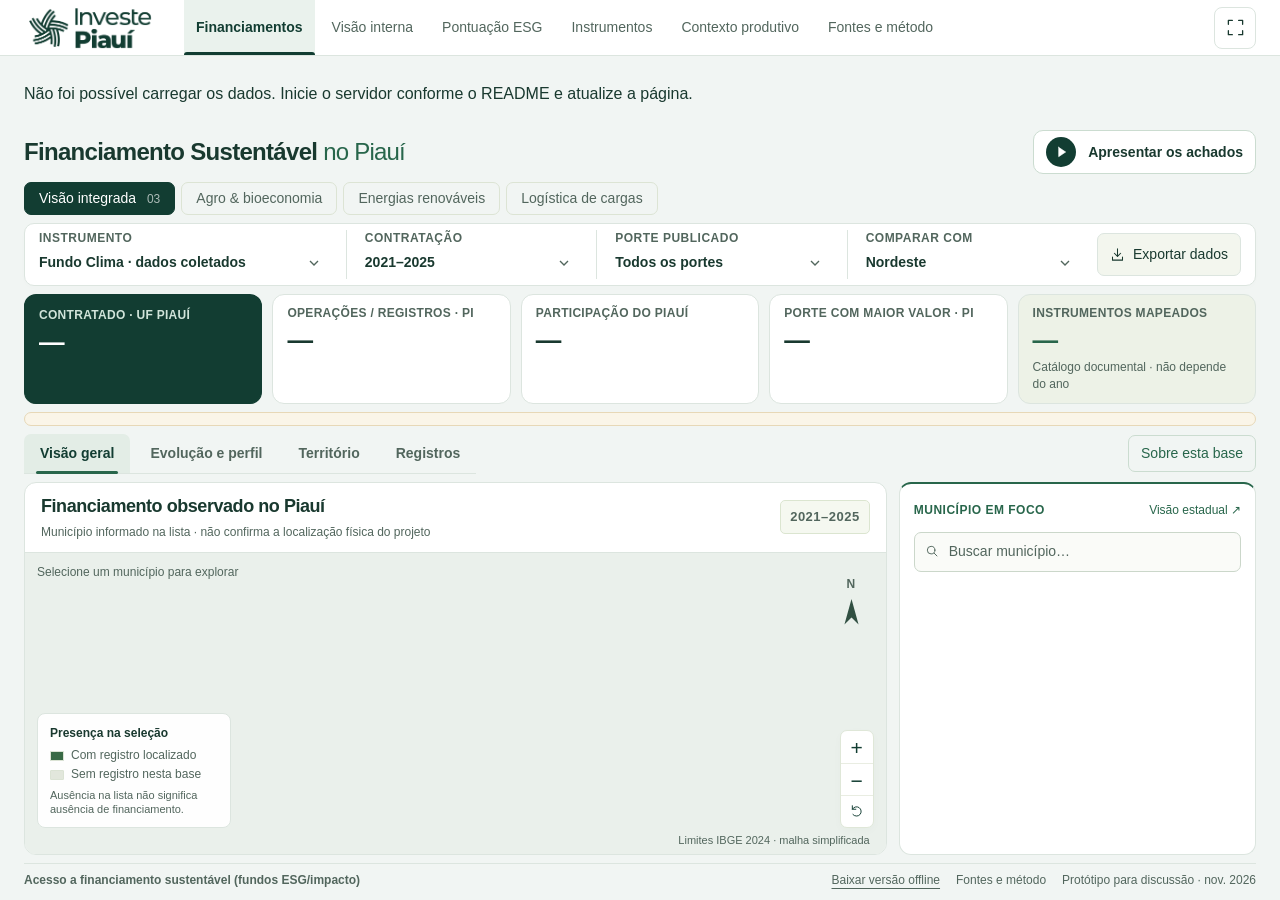
==== commit 444e44c7: "`feat: reorganiza dashboard em abas e adapta layout à altura da tela." ====
--- a/frontend/index.html
+++ b/frontend/index.html
@@ -12,6 +12,7 @@
     <link rel="stylesheet" href="assets/css/base.css">
     <link rel="stylesheet" href="assets/css/dashboard.css">
     <link rel="stylesheet" href="assets/css/esg.css">
+    <link rel="stylesheet" href="assets/css/workspace.css">
   </head>
   <body class="finance-page">
     <svg class="sprite" xmlns="http://www.w3.org/2000/svg" aria-hidden="true">
@@ -56,20 +57,19 @@
         </button>
       </div>
     </header>
-    <main id="mainContent" tabindex="-1">
+    <main id="mainContent" tabindex="-1" class="dashboard-workspace">
       <section class="intro" aria-labelledby="financeTitle">
         <div>
-          <p class="eyebrow">AGRO · ENERGIAS RENOVÁVEIS · LOGÍSTICA</p>
+          <p class="eyebrow">PAINEL DE INVESTIMENTOS · INVESTE PIAUÍ</p>
           <h1 id="financeTitle">Financiamento Sustentável <em>no Piauí</em></h1>
           <p class="intro-copy">
-            Onde o financiamento chega — e o que precisamos conhecer para ampliar o acesso no Piauí?
+            Explore o acesso ao crédito, os territórios e as evidências.
           </p>
         </div>
         <button class="tour-start" id="financeTourButton">
           <span class="play-round"
             ><svg class="icon"><use href="#i-play" /></svg></span
-          ><span>Apresentar os achados<small>Três leituras para a conversa</small></span
-          ><svg class="icon"><use href="#i-arrow" /></svg>
+          ><span>Apresentar os achados<small>Três leituras para a conversa</small></span>
         </button>
       </section>
       <div class="sector-tabs" role="group" aria-label="Nicho de análise">
@@ -161,9 +161,47 @@
         <span><i class="status-dot"></i><b id="scopeLine"></b></span
         ><button id="scopeMethod">Entenda o recorte ↗</button>
       </div>
+      <div id="fneSummary" hidden>
+        <section class="five-metrics" aria-label="Indicadores do FNE Verde" aria-live="polite">
+          <article>
+            <span class="metric-label">CONTRATADO · PIAUÍ</span><strong id="fneTotal">—</strong
+            ><small id="fneTotalNote"></small>
+          </article>
+          <article>
+            <span class="metric-label">LINHAS AGREGADAS · PI</span><strong id="fneCount">—</strong
+            ><small id="fneCountNote"></small>
+          </article>
+          <article>
+            <span class="metric-label">PARTICIPAÇÃO DO PIAUÍ</span><strong id="fneShare">—</strong
+            ><small id="fneShareNote"></small>
+          </article>
+          <article>
+            <span class="metric-label">PORTE COM MAIOR VALOR · PI</span
+            ><strong id="fneSize">—</strong><small id="fneSizeNote"></small>
+          </article>
+          <article>
+            <span class="metric-label">INSTRUMENTOS MAPEADOS</span><strong>3</strong
+          ><small>Duas bases coletadas</small>
+          </article>
+        </section>
+        <div class="scope-line">
+          <span><i class="status-dot"></i><b id="fneScope"></b></span
+          ><button id="fneMethod">Entenda o recorte ↗</button>
+        </div>
+        <div class="data-notice" id="fneNotice" role="status"></div>
+      </div>
+      <div class="data-notice" id="financeNotice" role="status"></div>
+      <div class="workspace-toolbar" id="financeWorkspaceToolbar">
+        <div class="workspace-tabs" role="tablist" aria-label="Visualização do financiamento">
+          <button id="viewOverview" role="tab" data-workspace-view="overview" aria-selected="true" aria-controls="fneViewOverview">Visão geral</button>
+          <button id="viewCharts" role="tab" data-workspace-view="charts" aria-selected="false" tabindex="-1" aria-controls="fneViewCharts">Evolução e perfil</button>
+          <button id="viewTerritory" role="tab" data-workspace-view="territory" aria-selected="false" tabindex="-1" aria-controls="fneViewTerritory">Território</button>
+          <button id="viewRecords" role="tab" data-workspace-view="records" aria-selected="false" tabindex="-1" aria-controls="fneViewRecords">Registros</button>
+        </div>
+        <button class="workspace-method" id="workspaceMethod">Sobre esta base</button>
+      </div>
       <div id="overviewPane">
-        <div class="data-notice" id="financeNotice" role="status"></div>
-        <section class="finance-explorer" aria-label="Financiamento no território">
+        <section class="finance-explorer workspace-panel" aria-label="Financiamento no território" id="climateViewOverview" data-finance-view="overview" role="tabpanel" aria-labelledby="viewOverview" tabindex="0">
           <article class="map-card">
             <div class="map-heading">
               <div>
@@ -230,7 +268,7 @@
             <div id="financeFocus" aria-live="polite"></div>
           </aside>
         </section>
-        <section class="finance-charts">
+        <section class="finance-charts workspace-panel" id="climateViewCharts" data-finance-view="charts" role="tabpanel" aria-labelledby="viewCharts" tabindex="0" hidden>
           <article class="finance-panel">
             <div class="section-heading">
               <div>
@@ -265,7 +303,7 @@
             </p>
           </article>
         </section>
-        <section class="interstate-section" id="interstateSection">
+        <section class="interstate-section workspace-panel" id="interstateSection" data-finance-view="territory" role="tabpanel" aria-labelledby="viewTerritory" tabindex="0" hidden>
           <div class="section-heading">
             <div>
               <span class="eyebrow">UMA OUTRA FORMA DE ENXERGAR O TERRITÓRIO</span>
@@ -280,7 +318,7 @@
           </p>
           <div class="interstate-cards" id="interstateCards"></div>
         </section>
-        <section class="finance-panel records-panel">
+        <section class="finance-panel records-panel workspace-panel" id="climateViewRecords" data-finance-view="records" role="tabpanel" aria-labelledby="viewRecords" tabindex="0" hidden>
           <div class="section-heading">
             <div>
               <span class="eyebrow">DO INDICADOR AO REGISTRO</span>
@@ -308,47 +346,13 @@
             </table>
           </div>
           <div class="pagination">
-            <button id="previousPage">← Anterior</button><span id="pageLabel"></span
-            ><button id="nextPage">Próxima →</button>
+            <button id="previousPage">Anterior</button><span id="pageLabel"></span
+            ><button id="nextPage">Próxima</button>
           </div>
         </section>
       </div>
       <section id="fnePane" hidden aria-label="Dados agregados do FNE Verde">
-        <div class="fne-source-caption">
-          <span class="quiet-chip">BANCO DO NORDESTE</span>
-          <p>
-            Todos os setores publicados do FNE Verde. Explore a família por linha de financiamento;
-            as categorias originais de setor e porte aparecem abaixo.
-          </p>
-        </div>
-        <section class="five-metrics" aria-label="Indicadores do FNE Verde" aria-live="polite">
-          <article>
-            <span class="metric-label">CONTRATADO · PIAUÍ</span><strong id="fneTotal">—</strong
-            ><small id="fneTotalNote"></small>
-          </article>
-          <article>
-            <span class="metric-label">LINHAS AGREGADAS · PI</span><strong id="fneCount">—</strong
-            ><small id="fneCountNote"></small>
-          </article>
-          <article>
-            <span class="metric-label">PARTICIPAÇÃO DO PIAUÍ</span><strong id="fneShare">—</strong
-            ><small id="fneShareNote"></small>
-          </article>
-          <article>
-            <span class="metric-label">PORTE COM MAIOR VALOR · PI</span
-            ><strong id="fneSize">—</strong><small id="fneSizeNote"></small>
-          </article>
-          <article>
-            <span class="metric-label">INSTRUMENTOS MAPEADOS</span><strong>3</strong
-            ><small>Catálogo documental · duas bases coletadas</small>
-          </article>
-        </section>
-        <div class="scope-line">
-          <span><i class="status-dot"></i><b id="fneScope"></b></span
-          ><button id="fneMethod">Entenda o recorte ↗</button>
-        </div>
-        <div class="data-notice" id="fneNotice" role="status"></div>
-        <section class="finance-explorer" aria-label="FNE Verde no território">
+        <section class="finance-explorer workspace-panel" aria-label="FNE Verde no território" id="fneViewOverview" data-finance-view="overview" role="tabpanel" aria-labelledby="viewOverview" tabindex="0">
           <article class="map-card">
             <div class="map-heading">
               <div>
@@ -404,7 +408,7 @@
             <div id="fneFocus" aria-live="polite"></div>
           </aside>
         </section>
-        <section class="finance-charts">
+        <section class="finance-charts workspace-panel" id="fneViewCharts" data-finance-view="charts" role="tabpanel" aria-labelledby="viewCharts" tabindex="0" hidden>
           <article class="finance-panel">
             <div class="section-heading">
               <div>
@@ -437,7 +441,7 @@
             </p>
           </article>
         </section>
-        <section class="fne-territory-grid">
+        <section class="fne-territory-grid workspace-panel" id="fneViewTerritory" data-finance-view="territory" role="tabpanel" aria-labelledby="viewTerritory" tabindex="0" hidden>
           <article class="finance-panel">
             <div class="section-heading">
               <div>
@@ -451,6 +455,14 @@
             </p>
           </article>
           <article class="fne-reading">
+        <div class="fne-source-caption">
+          <span class="quiet-chip">BANCO DO NORDESTE</span>
+          <p>
+            Todos os setores publicados do FNE Verde. Explore a família por linha de financiamento;
+            consulte as categorias originais de setor e porte na aba Evolução e perfil.
+          </p>
+        </div>
+
             <span class="eyebrow">DO TERRITÓRIO À ARTICULAÇÃO</span>
             <h2>Mais dados.<br>Melhores perguntas.</h2>
             <p id="fneReading"></p>
@@ -460,7 +472,7 @@
             </p>
           </article>
         </section>
-        <section class="finance-panel records-panel">
+        <section class="finance-panel records-panel workspace-panel" id="fneViewRecords" data-finance-view="records" role="tabpanel" aria-labelledby="viewRecords" tabindex="0" hidden>
           <div class="section-heading">
             <div>
               <span class="eyebrow">RASTREABILIDADE DA PLANILHA</span>
@@ -480,8 +492,8 @@
             </table>
           </div>
           <div class="pagination">
-            <button id="fnePrevious">← Anterior</button><span id="fnePageLabel"></span
-            ><button id="fneNext">Próxima →</button>
+            <button id="fnePrevious">Anterior</button><span id="fnePageLabel"></span
+            ><button id="fneNext">Próxima</button>
           </div>
         </section>
       </section>
@@ -494,7 +506,11 @@
             Investe Piauí.
           </p>
         </div>
-        <div class="internal-grid">
+        <div class="workspace-tabs" role="tablist" aria-label="Visão interna">
+          <button id="internalIndicatorViewTab" role="tab" aria-controls="internalIndicatorView" aria-selected="true" tabindex="0" data-local-panel="internalIndicatorView">Indicador e registros</button>
+          <button id="internalMethodViewTab" role="tab" aria-controls="internalMethodView" aria-selected="false" tabindex="-1" data-local-panel="internalMethodView">Como apurar</button>
+        </div>
+        <div id="internalIndicatorView" class="internal-grid workspace-panel" role="tabpanel" aria-labelledby="internalIndicatorViewTab" tabindex="0">
           <article class="internal-indicator">
             <span class="quiet-chip">DADOS INTERNOS PENDENTES</span>
             <h3>Taxa de encaminhamento para financiamento sustentável</h3>
@@ -534,7 +550,7 @@
             </ol>
           </article>
         </div>
-        <section class="finance-panel internal-method">
+        <section id="internalMethodView" class="finance-panel internal-method workspace-panel" role="tabpanel" aria-labelledby="internalMethodViewTab" tabindex="0" hidden>
           <span class="eyebrow">COMO APURAR</span>
           <div class="internal-steps">
             <div>
@@ -584,7 +600,12 @@
             </select></label
           >
         </div>
-        <article class="esg-spotlight" aria-live="polite">
+        <div class="workspace-tabs" role="tablist" aria-label="Pontuação ESG">
+          <button id="esgProjectViewTab" role="tab" aria-controls="esgProjectView" aria-selected="true" tabindex="0" data-local-panel="esgProjectView">Visão do projeto</button>
+          <button id="esgIndicatorsViewTab" role="tab" aria-controls="esgIndicatorsView" aria-selected="false" tabindex="-1" data-local-panel="esgIndicatorsView">Indicadores e evidências</button>
+          <button id="esgMethodViewTab" role="tab" aria-controls="esgMethodView" aria-selected="false" tabindex="-1" data-local-panel="esgMethodView">Como calculamos</button>
+        </div>
+        <article id="esgProjectView" role="tabpanel" aria-labelledby="esgProjectViewTab" tabindex="0" class="workspace-panel esg-spotlight" aria-live="polite">
           <div>
             <span class="esg-mode" id="esgMode"></span>
             <h2 id="esgCompany"></h2>
@@ -629,8 +650,8 @@
             <p id="esgCoverage"></p>
           </div>
         </article>
-        <div id="esgDimensions" class="esg-dimensions"></div>
-        <details class="esg-method">
+        <div id="esgIndicatorsView" role="tabpanel" aria-labelledby="esgIndicatorsViewTab" tabindex="0" class="workspace-panel" hidden><div id="esgDimensions" class="esg-dimensions"></div></div>
+        <div id="esgMethodView" role="tabpanel" aria-labelledby="esgMethodViewTab" tabindex="0" class="workspace-panel" hidden><details class="esg-method" open>
           <summary>Como calculamos a nota?</summary>
           <p>
             Cada dimensão tem o mesmo peso e reúne dois indicadores. Para as metas demonstradas:
@@ -642,7 +663,7 @@
             quando os seis indicadores podem ser avaliados. As metas são próprias de cada projeto. O
             financiamento comprova contratação; por si só, não pontua governança.
           </p>
-        </details>
+        </details></div>
       </section>
       <section id="catalogPane" hidden>
         <div class="catalog-intro">
--- a/frontend/assets/css/workspace.css
+++ b/frontend/assets/css/workspace.css
@@ -0,0 +1,286 @@
+/* One workspace per screen; small windows retain a readable document flow. */
+.finance-page {
+  --paper: #f1f5f3;
+  --line: #dce5df;
+  --radius: 12px;
+  font-size: 16px;
+}
+.finance-page .topbar {
+  min-height: 62px;
+  padding-inline: 24px;
+  gap: 16px;
+}
+.finance-page .brand .investe-logo { width: 132px; height: 44px; }
+.finance-page .topbar nav { margin-left: 12px; }
+.finance-page .topbar nav > :is(button, a) { font-size: 14px; padding-inline: 12px; }
+.finance-page .nav-active { background: #eaf2ed; }
+.dashboard-workspace { max-width: 1920px; padding: 14px 24px 10px; }
+.finance-page .intro { margin: 0 0 12px; gap: 12px; }
+.finance-page .intro .eyebrow { margin: 0 0 3px; font-size: 12px; letter-spacing: 1px; }
+.finance-page .intro h1 { font-family: var(--font); font-size: 24px; font-weight: 650; margin: 0; letter-spacing: -.7px; }
+.finance-page .intro h1 em { font-style: normal; color: var(--green); }
+.finance-page .intro-copy { display: none; }
+.finance-page .tour-start { padding: 6px 12px; border-color: #cbdcd0; }
+.finance-page .tour-start > span:nth-child(2) { font-size: 14px; }
+.finance-page .tour-start small { font-size: 12px; margin-top: 0; }
+.finance-page .play-round { width: 30px; height: 30px; }
+.finance-page .finance-filters { gap: 16px; padding: 8px 14px; box-shadow: 0 2px 8px #123d3203; }
+.finance-page .field-label { font-size: 12px; margin-bottom: 0; letter-spacing: .5px; }
+.finance-page select {
+  appearance: none;
+  background-image: url("data:image/svg+xml,%3Csvg xmlns='http://www.w3.org/2000/svg' width='16' height='16' viewBox='0 0 24 24' fill='none' stroke='%2352665d' stroke-width='2'%3E%3Cpath d='m6 9 6 6 6-6'/%3E%3C/svg%3E");
+  background-position: right 8px center;
+  background-repeat: no-repeat;
+  padding-right: 30px;
+}
+.finance-page .finance-filters select { font-size: 14px; min-height: 32px; }
+.finance-page .export-button { font-size: 14px; min-height: 38px; }
+.finance-page .sector-tabs { margin: 0; gap: 6px; }
+.finance-page .sector-tabs button { padding: 5px 14px; font-size: 14px; }
+.finance-page .five-metrics { padding: 0; gap: 10px; grid-template-columns: repeat(5, minmax(0, 1fr)); }
+.finance-page .five-metrics article { padding: 10px 14px; position: relative; }
+.finance-page .five-metrics article:first-child { background: var(--deep); border-color: var(--deep); color: #fff; }
+.finance-page .five-metrics article:first-child :is(.metric-label, small) { color: #d1e4da; }
+.finance-page .five-metrics .metric-label { display: block; min-height: 0; font-size: 12px; line-height: 1.4; letter-spacing: .3px; }
+.finance-page .five-metrics strong { font-size: clamp(24px, 2vw, 30px); margin: 4px 0; line-height: 1.15; letter-spacing: -.8px; }
+.finance-page .five-metrics #fneSize { font-size: 23px; }
+.finance-page .five-metrics small { font-size: 12px; line-height: 1.4; }
+#fneSummary { display: grid; gap: 6px; }
+.finance-page .scope-line { padding: 0; font-size: 12px; gap: 10px; }
+.finance-page .scope-line button { font-size: 12px; min-height: 26px; }
+.finance-page .data-notice { margin: 0; padding: 6px 12px; font-size: 12px; line-height: 1.5; border-radius: 8px; }
+.workspace-toolbar { display: flex; justify-content: space-between; align-items: center; gap: 12px; }
+.workspace-tabs { display: flex; align-items: center; gap: 4px; border-bottom: 1px solid var(--line); flex-shrink: 0; }
+.workspace-tabs [role='tab'] { position: relative; padding: 9px 16px; font-size: 14px; font-weight: 550; color: var(--muted); border-radius: 7px 7px 0 0; white-space: nowrap; }
+.workspace-tabs [role='tab']:hover { background: #e6eee8; color: var(--deep); }
+.workspace-tabs [aria-selected='true'] { color: var(--deep); background: #e3ede6; font-weight: 700; }
+.workspace-tabs [aria-selected='true']::after { content: ''; position: absolute; height: 3px; background: var(--green); bottom: -1px; left: 12px; right: 12px; border-radius: 3px; }
+.workspace-hint { font-size: 12px; color: var(--muted); }
+.workspace-method { font-size: 14px; color: var(--green); padding: 7px 12px; border: 1px solid #cbdcd0; border-radius: 7px; white-space: nowrap; }
+.workspace-method:hover { background: #e3ede6; }
+.territory-details { display: block; width: 100%; margin-top: 14px; padding: 9px 12px; border: 1px solid #cadace; border-radius: 7px; color: var(--deep); background: #edf4ee; text-align: left; font-size: 14px; font-weight: 600; }
+.territory-details:hover { background: #dfebdf; }
+.finance-page .workspace-panel { margin: 0; min-width: 0; }
+.finance-page .finance-explorer { gap: 12px; grid-template-columns: minmax(0, 1fr) minmax(320px, 29%); }
+.finance-page .map-heading { padding: 12px 16px; }
+.finance-page .map-heading .eyebrow { font-size: 12px; margin-bottom: 2px; letter-spacing: .7px; }
+.finance-page .map-heading h2 { font-size: 18px; }
+.finance-page .map-heading p { margin-top: 3px; font-size: 12px; }
+.finance-page .finance-map-canvas { background: #eaf0eb; }
+.finance-page .financial-focus { padding: 16px; border-top-width: 2px; }
+.finance-page .financial-focus .eyebrow { font-size: 12px; letter-spacing: .5px; }
+.finance-page .financial-focus .search-wrap { margin-top: 8px; }
+.finance-page .financial-focus .search-wrap input { padding-block: 8px; }
+.finance-page .financial-focus .detail-heading .text-button { min-height: 28px; }
+.finance-page .financial-focus .focus-caption { margin-bottom: 8px; }
+.finance-page .financial-focus h2 { font-size: 24px; margin-top: 14px; }
+.finance-page .financial-focus .focus-sub { margin-bottom: 14px; }
+.finance-page .focus-value { font-size: 30px; margin: 3px 0; }
+.finance-page .focus-caption { margin-top: 4px; font-size: 14px; line-height: 1.5; }
+.finance-page .case-block { margin-top: 14px; padding-top: 12px; }
+.finance-page .case-block p { font-size: 14px; line-height: 1.55; }
+.finance-page .fne-focus-row { padding: 7px 0; font-size: 14px; line-height: 1.4; }
+.finance-page .search-wrap input { font-size: 14px; min-height: 40px; }
+.finance-page .finance-charts, .finance-page .fne-territory-grid { gap: 12px; }
+.finance-page .finance-panel { padding: 16px; }
+.finance-page .section-heading { margin-bottom: 12px; }
+.finance-page .section-heading h2 { font-size: 20px; }
+.finance-page .section-heading .eyebrow { font-size: 12px; letter-spacing: .6px; }
+.finance-page .section-heading select { font-size: 14px; padding-right: 32px; }
+.finance-page .fine-print { font-size: 12px; line-height: 1.5; }
+.finance-page .annual-col b, .finance-page .annual-col span { font-size: 14px; }
+.finance-page .distribution-label, .finance-page .dimension-tabs button { font-size: 14px; }
+.finance-page .distribution-row { margin-block: 10px; }
+.finance-page .distribution-track { height: 6px; margin-top: 5px; }
+.finance-page .dimension-tabs { margin-bottom: 8px; }
+.finance-page .interstate-section { padding: 18px; }
+.finance-page .interstate-card { padding: 16px; }
+.finance-page .interstate-card p { font-size: 14px; line-height: 1.5; }
+.finance-page .fne-reading { padding: 18px; border-radius: var(--radius); background: #e4eee3; }
+.finance-page .fne-reading h2 { margin: 16px 0 12px; }
+.finance-page .fne-reading > p { font-size: 14px; line-height: 1.6; }
+.finance-page .fne-source-caption { padding: 0; align-items: start; flex-direction: column; gap: 8px; }
+.finance-page .fne-rank { padding-block: 10px; }
+.finance-page .fne-rank span, .finance-page .fne-rank b { font-size: 14px; }
+.finance-page table { font-size: 14px; }
+.finance-page th { font-size: 12px; position: sticky; top: 0; z-index: 1; padding: 10px; }
+.finance-page td { padding: 9px 10px; line-height: 1.45; }
+.finance-page .pagination { margin-top: 10px; }
+.finance-page .pagination button { min-height: 36px; font-size: 14px; }
+.finance-page footer { margin: 0; padding: 6px 0 0; font-size: 12px; }
+.finance-page .footer-theme small { display: none; }
+.finance-page footer > div { gap: 16px; }
+.finance-page .internal-heading { padding: 0; max-width: none; }
+.finance-page .internal-heading h2 { font: 650 26px/1.2 var(--font); letter-spacing: -.7px; margin: 5px 0; }
+.finance-page .internal-heading p { font-size: 14px; max-width: none; }
+.finance-page .internal-note { margin: 0; }
+.finance-page .internal-indicator, .finance-page .internal-grid .finance-panel { padding: 22px; border-radius: var(--radius); }
+.finance-page .internal-indicator > p { font-size: 14px; }
+.finance-page .internal-fields b { font-size: 14px; }
+.finance-page .internal-fields span { margin-top: 3px; font-size: 14px; }
+.finance-page .internal-fields li { padding-block: 12px; }
+.finance-page #esgPane { padding: 0; }
+.finance-page .esg-heading { margin: 0; }
+.finance-page .esg-heading h1 { font-size: 26px; margin: 3px 0; }
+.finance-page .esg-heading p { font-size: 14px; }
+.finance-page .esg-heading .eyebrow { margin: 0; font-size: 12px; }
+.finance-page .esg-dimensions { margin: 0; }
+.finance-page .esg-spotlight { padding: 26px; grid-template-columns: minmax(0, 1fr) minmax(280px, 40%); }
+.finance-page .esg-spotlight p { font-size: 16px; max-width: 65ch; }
+.finance-page .esg-gauge { width: min(100%, 350px); }
+.finance-page .esg-scorebox #esgCoverage { font-size: 14px; }
+.finance-page .esg-dimension { padding: 22px; }
+.finance-page .esg-metric { margin-top: 22px; padding-top: 20px; }
+.finance-page .esg-metric p { font-size: 14px; }
+.finance-page .esg-method { margin: 0; }
+.finance-page .esg-method p { font-size: 16px; max-width: 100ch; }
+.finance-page .catalog-intro { padding: 0; }
+.finance-page .catalog-intro h2 { font: 650 26px/1.2 var(--font); margin: 5px 0 8px; }
+.finance-page .catalog-intro p { font-size: 14px; max-width: 110ch; }
+.finance-page .catalog-cards { gap: 12px; }
+.finance-page .catalog-card { padding: 20px; }
+.finance-page .catalog-card p { font-size: 14px; }
+.finance-page .next-layer { margin: 0; padding: 14px 18px; }
+.finance-page .tour-card { left: auto; right: 24px; bottom: 46px; width: 390px; padding: 20px; }
+
+@media (min-width: 1101px) and (min-height: 700px) {
+  .finance-page { height: 100dvh; display: grid; grid-template-rows: auto minmax(0, 1fr); overflow: hidden; }
+  .finance-page .dashboard-workspace { display: flex; flex-direction: column; gap: 8px; min-height: 0; height: 100%; width: 100%; margin: 0 auto; }
+  .finance-page .dashboard-workspace > * { flex-shrink: 0; }
+  .finance-page .intro { margin-bottom: 0; }
+  .finance-page :is(#overviewPane, #fnePane) { display: flex; flex: 1 1 0; min-height: 0; }
+  .finance-page [data-finance-view] { flex: 1; min-height: 0; }
+  .finance-page .map-card { display: flex; flex-direction: column; min-height: 0; }
+  .finance-page .map-heading { flex-shrink: 0; }
+  .finance-page .finance-map-canvas { flex: 1; min-height: 0; height: auto; }
+  .finance-page .financial-focus { overflow: auto; min-height: 0; max-height: none; scrollbar-width: thin; }
+  .finance-page :is(.finance-charts, .fne-territory-grid) { grid-template-columns: repeat(2, minmax(0, 1fr)); }
+  .finance-page :is(.finance-charts, .fne-territory-grid) > article { overflow: auto; min-height: 0; scrollbar-width: thin; }
+  .finance-page .finance-charts > article { display: flex; flex-direction: column; }
+  .finance-page .annual-chart { flex: 1; min-height: 150px; height: auto; }
+  .finance-page .finance-charts .fine-print { margin: 10px 0 0; }
+  .finance-page .records-panel { display: flex; flex-direction: column; }
+  .finance-page .records-panel .section-heading { margin-bottom: 6px; flex-shrink: 0; }
+  .finance-page .records-panel .section-copy { font-size: 12px; margin-bottom: 8px; }
+  .finance-page .records-panel .table-scroll { flex: 1; min-height: 0; scrollbar-width: thin; }
+  .finance-page .interstate-section { overflow: auto; scrollbar-width: thin; }
+  .finance-page :is(#internalPane, #esgPane, #catalogPane) { flex: 1 1 0; display: flex; flex-direction: column; gap: 14px; min-height: 0; }
+  .finance-page :is(#internalPane, #esgPane) > .workspace-panel { flex: 1; min-height: 0; overflow: auto; }
+  .finance-page .internal-grid > article { overflow: auto; min-height: 0; scrollbar-width: thin; }
+  .finance-page .internal-note { flex-shrink: 0; }
+  .finance-page #esgDimensions { height: 100%; }
+  .finance-page .esg-dimension { overflow: auto; scrollbar-width: thin; }
+  .finance-page .catalog-cards { flex: 1; min-height: 0; }
+  .finance-page .catalog-card { overflow: auto; scrollbar-width: thin; }
+  .finance-page .map-legend { max-width: 194px; padding: 10px 12px; left: 12px; bottom: 26px; }
+  .finance-page .map-legend .legend-row { font-size: 12px; line-height: 1.25; margin: 4px 0; }
+  .finance-page .map-legend .legend-note { font-size: 11px; line-height: 1.3; margin: 6px 0 0; }
+  .finance-page .map-legend .legend-title { font-size: 12px; margin-bottom: 6px; }
+  .finance-page .map-hint { top: 10px; left: 12px; font-size: 12px; }
+  .finance-page .map-attribution { bottom: 5px; font-size: 11px; }
+  .finance-page .map-controls { right: 12px; bottom: 26px; }
+  .finance-page .map-controls button { width: 32px; height: 32px; }
+  .finance-page .scope-line { display: none; }
+  .finance-page .topbar { min-height: 56px; }
+  .finance-page .dashboard-workspace { padding-top: 10px; }
+  .finance-page .intro .eyebrow { display: none; }
+  .finance-page .tour-start small { display: none; }
+  .finance-page .intro h1 em { font-family: inherit; }
+  .finance-page .intro { min-height: 42px; }
+  .finance-page .finance-filters { padding-block: 6px; }
+  .finance-page .map-heading .eyebrow { display: none; }
+  .finance-page .map-heading { padding-block: 10px; }
+  .finance-page :is(#financeFocus, #fneFocus) { display: grid; grid-template-columns: 1fr auto; column-gap: 8px; }
+  .finance-page :is(#financeFocus, #fneFocus) > :is(h2, .focus-sub, .focus-caption, button) { grid-column: 1 / -1; }
+  .finance-page .financial-focus h2 { margin: 8px 0 0; font-size: 22px; }
+  .finance-page .financial-focus .focus-sub { margin: 0 0 8px; }
+  .finance-page .financial-focus .city-label { align-self: center; line-height: 1.4; font-size: 11px; }
+  .finance-page .financial-focus .focus-value { margin: 0; font-size: 27px; }
+  .finance-page .financial-focus .focus-caption { margin: 6px 0; font-size: 13px; }
+  .finance-page .financial-focus { padding: 12px 14px; }
+  .finance-page .financial-focus .territory-details { margin-top: 6px; padding-block: 8px; }
+  .finance-page :is(.finance-charts, .fne-territory-grid) .section-heading .eyebrow { display: none; }
+  .finance-page :is(#fneDistribution, #distributionChart) { display: grid; grid-template-columns: repeat(2, minmax(0, 1fr)); gap: 12px 24px; }
+  .finance-page .distribution-row { margin: 0; }
+  .finance-page .distribution-label { gap: 8px; font-size: 14px; line-height: 1.35; }
+  .finance-page .distribution-label span { max-width: none; }
+  .finance-page .distribution-track { margin-top: 5px; }
+  .finance-page .fne-rank { padding-block: 7px; }
+  .finance-page .fne-source-caption { display: none; }
+  .finance-page .fne-reading h2 { font-family: var(--font); font-weight: 600; font-size: 24px; margin-top: 10px; }
+  .finance-page .fne-reading h2 br { display: none; }
+  .finance-page .fne-reading > button { margin-block: 6px; padding-block: 6px; }
+  .finance-page .internal-indicator h3 { margin: 14px 0 12px; }
+  .finance-page .internal-formula { padding: 14px; margin-top: 14px; }
+  .finance-page .internal-fields li { padding-block: 8px; }
+  .finance-page .internal-fields li::before { top: 10px; }
+  .finance-page .catalog-card h3 { font-family: var(--font); font-size: 26px; margin: 12px 0; font-weight: 600; }
+  .finance-page .catalog-card .solid-button { margin-top: 10px; font-size: 14px; }
+  .finance-page .interstate-section { padding: 14px; }
+  .finance-page .interstate-section .section-heading .eyebrow { display: none; }
+  .finance-page .interstate-section .section-heading { margin-bottom: 8px; }
+  .finance-page .interstate-section .section-copy { font-size: 13px; line-height: 1.45; margin-bottom: 10px; max-width: none; }
+  .finance-page .interstate-card { padding: 12px 16px; }
+  .finance-page .interstate-card h3 { font-size: 16px; margin: 5px 0; line-height: 1.3; }
+  .finance-page .interstate-card .project-amount { font-size: 25px; }
+  .finance-page .interstate-card .allocation-note { font-size: 12px; margin: 6px 0 0; padding-top: 6px; }
+  .finance-page .interstate-card button { font-size: 14px; padding: 5px 0 0; }
+  .finance-page .empty-panel { padding-block: 8px; margin-block: 6px; }
+}
+
+/* Presentation uses the same tabs, so every analysis remains reachable. */
+.presentation-mode.finance-page .workspace-panel:not([hidden]):is(.finance-charts, .fne-territory-grid) { display: grid; }
+.presentation-mode.finance-page .workspace-panel.records-panel:not([hidden]) { display: flex; }
+.presentation-mode.finance-page .workspace-panel:not([hidden]):is(.interstate-section, .internal-method) { display: block; }
+.presentation-mode.finance-page .fne-source-caption { display: flex; }
+.presentation-mode.finance-page .five-metrics { padding: 0; gap: 10px; }
+.presentation-mode.finance-page .five-metrics article { padding: 10px 14px; }
+.presentation-mode.finance-page footer { display: flex; }
+
+@media (max-width: 1100px), (max-height: 699px) {
+  .finance-page .dashboard-workspace { display: flex; flex-direction: column; gap: 14px; }
+  .finance-page .workspace-panel { min-height: 0; }
+  .finance-page .workspace-toolbar { align-items: stretch; }
+  .finance-page .workspace-hint { display: none; }
+  .finance-page .workspace-method { align-self: center; }
+  .finance-page .workspace-tabs { max-width: 100%; overflow-x: auto; padding-bottom: 3px; }
+  .finance-page .workspace-tabs [role='tab'] { padding-inline: 12px; }
+  .finance-page .finance-charts { grid-template-columns: repeat(2, minmax(0, 1fr)); }
+  .finance-page .esg-heading { align-items: start; }
+  .finance-page .catalog-intro, .finance-page .internal-heading { margin-bottom: 14px; }
+  .finance-page :is(#internalPane, #esgPane) > .workspace-tabs { margin-bottom: 14px; }
+}
+@media (max-width: 850px) {
+  .finance-page .five-metrics { grid-template-columns: repeat(2, minmax(0, 1fr)); }
+  .finance-page .five-metrics article:last-child { grid-column: 1 / -1; }
+  .finance-page .finance-explorer, .finance-page .finance-charts { grid-template-columns: 1fr; }
+  .finance-page .finance-filters { flex-wrap: wrap; }
+  .finance-page .finance-filters label { flex: 1 1 40%; }
+  .finance-page .finance-filters .export-wrap { margin-left: auto; }
+  .finance-page .intro { align-items: start; }
+  .finance-page .esg-spotlight { grid-template-columns: 1fr; }
+  .finance-page .esg-heading { flex-direction: column; }
+}
+@media (min-width: 1101px) and (min-height: 700px) and (max-height: 740px) {
+  .finance-page main > .intro { display: none; }
+}
+@media (max-width: 600px) {
+  .finance-page .dashboard-workspace { padding: 16px; }
+  .finance-page .topbar { padding-inline: 16px; }
+  .finance-page .intro h1 { font-size: 24px; }
+  .finance-page .intro .eyebrow { font-size: 11px; }
+  .finance-page .tour-start { width: auto; }
+  .finance-page .tour-start small { display: none; }
+  .finance-page .workspace-toolbar { flex-direction: column; gap: 6px; }
+  .finance-page .workspace-method { align-self: start; }
+  .finance-page .map-heading { align-items: start; }
+  .finance-page .map-heading h2 { font-size: 18px; }
+  .finance-page .map-canvas > svg { height: var(--mobile-map-height); }
+  .finance-page .finance-map-canvas { height: auto; }
+  .finance-page .scope-line { align-items: start; }
+  .finance-page .scope-line > span { align-items: baseline; }
+  .finance-page .fne-territory-grid { grid-template-columns: 1fr; }
+  .finance-page .esg-dimensions { grid-template-columns: 1fr; }
+  .finance-page .esg-gauge { max-width: 280px; }
+  .finance-page footer { gap: 8px; }
+}
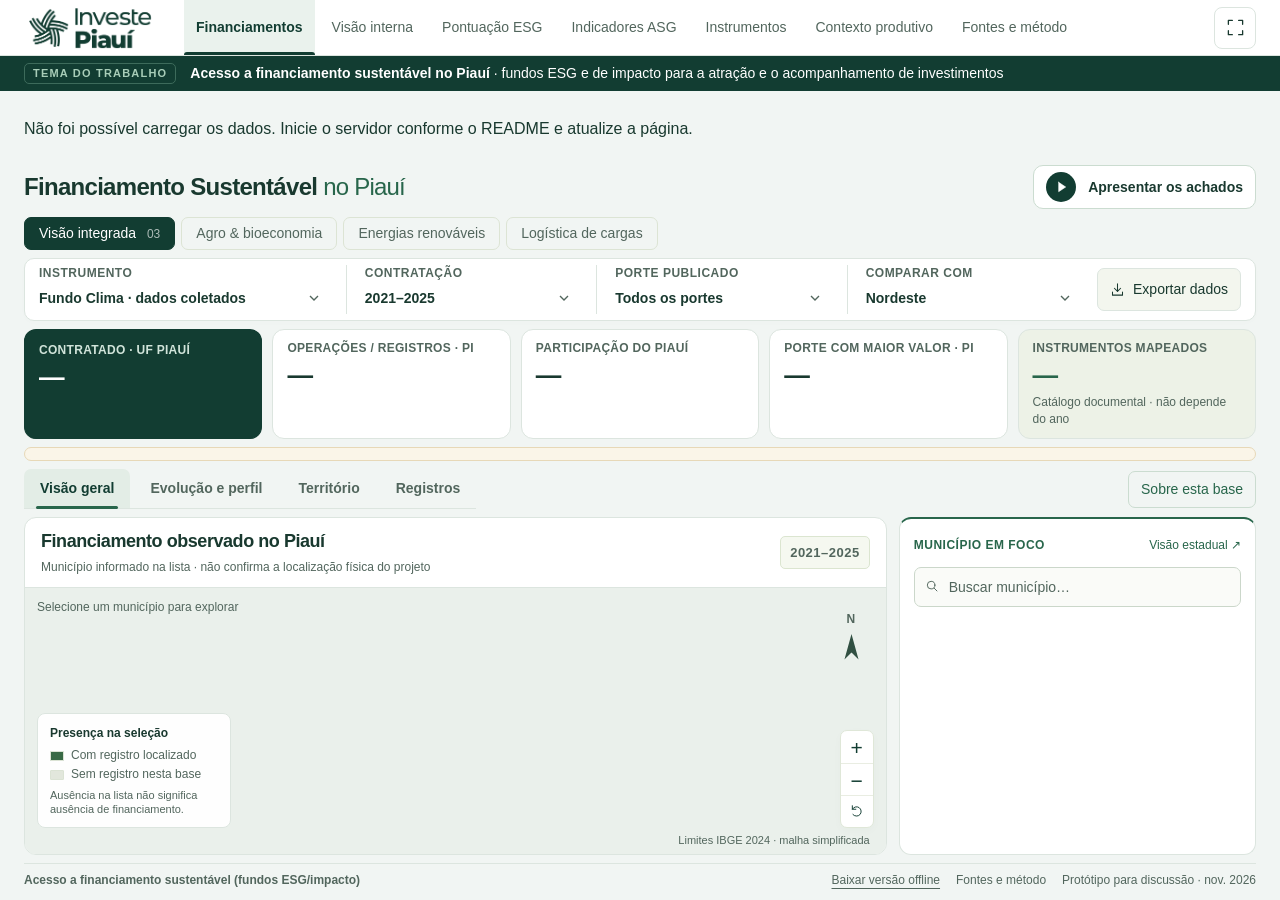
==== commit 3e5bdfe1: "feat: adiciona acervo de indicadores ASG/GRI com importação de dados - Nova aba "Indicadores ASG" co" ====
--- a/frontend/index.html
+++ b/frontend/index.html
@@ -12,6 +12,7 @@
     <link rel="stylesheet" href="assets/css/base.css">
     <link rel="stylesheet" href="assets/css/dashboard.css">
     <link rel="stylesheet" href="assets/css/esg.css">
+    <link rel="stylesheet" href="assets/css/indicators.css">
     <link rel="stylesheet" href="assets/css/workspace.css">
   </head>
   <body class="finance-page">
@@ -41,6 +42,7 @@
       <nav aria-label="Navegação principal">
         <button id="navOverview" class="nav-active" aria-current="page">Financiamentos</button
         ><button id="navInternal">Visão interna</button><button id="navEsg">Pontuação ESG</button
+        ><button id="navIndicators">Indicadores ASG</button
         ><button id="navCatalog">Instrumentos</button
         ><a href="contexto.html" id="contextLink">Contexto produtivo</a
         ><button id="navSources">Fontes e método</button>
@@ -57,6 +59,14 @@
         </button>
       </div>
     </header>
+    <div class="theme-band" role="note" aria-label="Tema do trabalho">
+      <span class="theme-label">TEMA DO TRABALHO</span>
+      <p>
+        <b>Acesso a financiamento sustentável no Piauí</b> · fundos ESG e de impacto para a
+        atração e o acompanhamento de investimentos
+      </p>
+      <span class="theme-niches">Agro &amp; bioeconomia · Energias renováveis · Logística de cargas</span>
+    </div>
     <main id="mainContent" tabindex="-1" class="dashboard-workspace">
       <section class="intro" aria-labelledby="financeTitle">
         <div>
@@ -665,6 +675,58 @@
           </p>
         </details></div>
       </section>
+      <section id="indicatorsPane" hidden aria-labelledby="indicatorsTitle">
+        <div class="ind-intro">
+          <div>
+            <p class="eyebrow">ACERVO DE INDICADORES · METODOLOGIA GRI</p>
+            <h1 id="indicatorsTitle">Indicadores ASG <em>para o planejamento estratégico</em></h1>
+            <p>
+              Referência para a Investe escolher o que monitorar. Os cinco indicadores principais
+              continuam calculados no painel; os demais formam o acervo de consulta.
+            </p>
+          </div>
+          <div class="ind-actions">
+            <button type="button" class="workspace-method" id="indTemplate">Baixar modelo</button>
+            <button type="button" class="workspace-method" id="indImportButton">Importar dados</button>
+            <input type="file" id="indImportFile" accept=".csv,text/csv" hidden>
+            <button type="button" class="ind-export" id="indExport">
+              Exportar seleção <span class="ind-count" id="indSelectedCount">0</span>
+            </button>
+          </div>
+        </div>
+        <section class="core-strip" id="indCore" aria-label="Cinco indicadores principais"></section>
+        <div class="ind-import-status" id="indImportStatus" role="status" hidden></div>
+        <div class="workspace-tabs" role="tablist" aria-label="Perspectiva dos indicadores" id="indTabs">
+          <button role="tab" id="indTabEmpresas" data-ind-tab="EMPRESAS" aria-controls="indBody" aria-selected="true" tabindex="0">ASG Empresas e projetos<span class="ind-tab-count"></span></button>
+          <button role="tab" id="indTabInveste" data-ind-tab="INVESTE" aria-controls="indBody" aria-selected="false" tabindex="-1">ASG Investe Piauí<span class="ind-tab-count"></span></button>
+          <button role="tab" id="indTabTodos" data-ind-tab="TODOS" aria-controls="indBody" aria-selected="false" tabindex="-1">Todos os indicadores<span class="ind-tab-count"></span></button>
+        </div>
+        <div id="indBody" class="ind-body" role="tabpanel" aria-labelledby="indTabEmpresas">
+          <p class="ind-tab-desc" id="indTabDesc"></p>
+          <div class="ind-toolbar">
+            <label class="ind-search"
+              ><svg class="icon mini" aria-hidden="true"><use href="#i-search" /></svg
+              ><input id="indSearch" type="search" placeholder="Buscar por código, nome ou palavra-chave (ex.: emprego)" aria-label="Buscar indicador"
+            ></label>
+            <div class="ind-chips" id="indChips" role="group" aria-label="Dimensão"></div>
+            <select id="indOrigin" aria-label="Origem do indicador">
+              <option value="">Todas as origens</option>
+              <option value="referencia">Lista de referência</option>
+              <option value="sugerido">Sugeridos pela equipe</option>
+            </select>
+            <select id="indData" aria-label="Situação dos dados">
+              <option value="">Com e sem dados</option>
+              <option value="com">Com dados importados</option>
+              <option value="sem">A coletar</option>
+            </select>
+            <span class="ind-result" id="indResult" aria-live="polite"></span>
+          </div>
+          <div class="ind-layout">
+            <div class="ind-grid" id="indGrid"></div>
+            <aside class="ind-detail" id="indDetail" aria-live="polite"></aside>
+          </div>
+        </div>
+      </section>
       <section id="catalogPane" hidden>
         <div class="catalog-intro">
           <span class="eyebrow">DA EVIDÊNCIA À ARTICULAÇÃO</span>
--- a/frontend/assets/css/base.css
+++ b/frontend/assets/css/base.css
@@ -1593,3 +1593,33 @@
 @media (prefers-reduced-motion: reduce) {
   *, *::before, *::after { scroll-behavior: auto !important; transition: none !important; animation: none !important; }
 }
+
+/* Work theme, shown below the main menu on every page. */
+.theme-band {
+  display: flex;
+  align-items: center;
+  gap: 14px;
+  padding: 7px clamp(16px, 2vw, 24px);
+  background: var(--deep);
+  color: #fff;
+  font-size: 14px;
+  line-height: 1.4;
+}
+.theme-band p { margin: 0; min-width: 0; }
+.theme-band b { font-weight: 650; }
+.theme-label {
+  flex-shrink: 0;
+  padding: 2px 8px;
+  border: 1px solid #3d6b5b;
+  border-radius: 5px;
+  color: #a8cdb8;
+  font-size: 11px;
+  font-weight: 700;
+  letter-spacing: 1.2px;
+}
+.theme-niches { margin-left: auto; flex-shrink: 0; color: #c9dfd3; font-size: 13px; }
+@media (max-width: 1450px) { .theme-niches { display: none; } }
+@media (max-width: 600px) {
+  .theme-band { font-size: 13px; align-items: flex-start; }
+  .theme-label { display: none; }
+}
--- a/frontend/assets/css/indicators.css
+++ b/frontend/assets/css/indicators.css
@@ -0,0 +1,107 @@
+/* GRI indicator catalogue: reference list, user selection and browser-only data import. */
+#indicatorsPane [hidden] { display: none !important; }
+#indicatorsPane { display: flex; flex-direction: column; gap: 10px; }
+[data-dim='AMBIENTAL'] { --dim: #2a7652; }
+[data-dim='SOCIAL'] { --dim: #a26c22; }
+[data-dim='GOVERNANCA'] { --dim: #3d5f7a; }
+[data-dim='ECONOMICA'] { --dim: #6b5a92; }
+
+.ind-intro { display: flex; justify-content: space-between; align-items: flex-end; gap: 16px; }
+.ind-intro .eyebrow { margin: 0 0 3px; font-size: 12px; letter-spacing: 1px; }
+.ind-intro h1 { margin: 0; font-family: var(--font); font-size: 24px; font-weight: 650; letter-spacing: -.7px; }
+.ind-intro h1 em { font-family: inherit; font-style: normal; color: var(--green); }
+.ind-intro p { margin: 4px 0 0; max-width: 760px; color: var(--muted); font-size: 14px; }
+.ind-actions { display: flex; flex-wrap: wrap; gap: 8px; justify-content: flex-end; }
+.ind-export { display: inline-flex; align-items: center; gap: 8px; padding: 7px 14px; border-radius: 7px; background: var(--deep); color: #fff; font-size: 14px; font-weight: 600; white-space: nowrap; }
+.ind-export:hover { background: #1b4d40; }
+.ind-count { padding: 0 8px; border-radius: 99px; background: #2f6a55; font-size: 12px; }
+
+.core-strip { display: grid; grid-template-columns: minmax(170px, 210px) repeat(5, minmax(0, 1fr)) auto; gap: 8px; padding: 8px; border: 1px solid var(--line); border-radius: 12px; background: #fff; }
+.core-title { padding: 4px 8px; color: var(--muted); font-size: 12px; line-height: 1.35; }
+.core-title b { display: block; color: var(--deep); font-size: 13px; letter-spacing: .4px; }
+.core-strip article { min-width: 0; padding: 6px 10px; border-radius: 8px; background: #f3f7f4; }
+.core-strip article span { display: block; overflow: hidden; color: var(--muted); font-size: 11px; letter-spacing: .3px; text-overflow: ellipsis; white-space: nowrap; }
+.core-strip article strong { display: block; overflow: hidden; color: var(--deep); font-size: 18px; font-weight: 650; text-overflow: ellipsis; white-space: nowrap; font-variant-numeric: tabular-nums; }
+.core-link { align-self: center; padding: 6px 8px; color: var(--green); font-size: 13px; white-space: nowrap; }
+.core-link:hover { text-decoration: underline; }
+
+.ind-import-status { display: flex; flex-wrap: wrap; align-items: flex-start; gap: 6px 14px; padding: 8px 12px; border: 1px solid #cadace; border-radius: 8px; background: #edf4ee; font-size: 13px; }
+.ind-import-status.has-errors { border-color: #e2c48f; background: #fbf5e8; }
+.ind-import-status p { margin: 0; flex: 1 1 auto; }
+.ind-import-status ul { flex-basis: 100%; max-height: 110px; overflow: auto; margin: 0; padding-left: 18px; color: #6b4d18; }
+.ind-import-status button { color: var(--green); font-size: 13px; font-weight: 600; white-space: nowrap; }
+
+.ind-tab-count { display: inline-block; margin-left: 6px; padding: 0 7px; border-radius: 99px; background: #dbe7df; font-size: 12px; font-weight: 600; }
+.ind-body { display: flex; flex-direction: column; gap: 10px; min-height: 0; }
+.ind-tab-desc { margin: 0; color: var(--muted); font-size: 13px; }
+.ind-toolbar { display: flex; flex-wrap: wrap; align-items: center; gap: 8px; }
+.ind-search { display: flex; align-items: center; gap: 8px; flex: 0 1 340px; min-width: 220px; padding: 5px 10px; border: 1px solid var(--line); border-radius: 8px; background: #fff; color: var(--muted); }
+.ind-search input { width: 100%; border: 0; outline: 0; background: none; font-size: 14px; }
+.ind-search:focus-within { outline: 3px solid #bd874f; outline-offset: 2px; }
+.ind-chips { display: flex; flex-wrap: wrap; gap: 6px; }
+.ind-chip { display: inline-flex; align-items: center; gap: 6px; padding: 4px 12px; border: 1px solid var(--line); border-radius: 99px; background: #fff; color: var(--muted); font-size: 13px; }
+.ind-chip i { width: 8px; height: 8px; border-radius: 50%; background: var(--dim); }
+.ind-chip[aria-pressed='true'] { border-color: var(--deep); background: var(--deep); color: #fff; }
+.ind-toolbar select { min-height: 32px; padding: 4px 30px 4px 10px; border: 1px solid var(--line); border-radius: 8px; background-color: #fff; font-size: 13px; }
+.ind-result { margin-left: auto; color: var(--muted); font-size: 13px; }
+
+.ind-layout { display: grid; grid-template-columns: minmax(0, 1fr) minmax(320px, 380px); gap: 12px; align-items: start; }
+.ind-grid { display: grid; grid-template-columns: repeat(auto-fill, minmax(250px, 1fr)); align-content: start; gap: 10px; }
+.ind-card { position: relative; display: flex; flex-direction: column; gap: 6px; overflow: hidden; padding: 12px 14px 12px 16px; border: 1px solid var(--line); border-radius: 10px; background: #fff; text-align: left; }
+.ind-card::before { content: ''; position: absolute; inset: 0 auto 0 0; width: 4px; background: var(--dim); }
+.ind-card:hover { border-color: #b9cdbf; box-shadow: 0 3px 10px #123d320d; }
+.ind-card[aria-pressed='true'] { border-color: var(--deep); box-shadow: 0 0 0 2px #123d3222; }
+.ind-card header { display: flex; align-items: center; justify-content: space-between; gap: 8px; }
+.ind-card h3 { margin: 0; font-size: 15px; font-weight: 650; line-height: 1.3; }
+.ind-card p { margin: 0; color: var(--muted); font-size: 13px; line-height: 1.4; }
+.ind-card footer { display: flex; flex-wrap: wrap; gap: 6px; margin-top: auto; padding-top: 4px; }
+.ind-empty { grid-column: 1 / -1; margin: 0; padding: 24px; border: 1px dashed var(--line); border-radius: 10px; color: var(--muted); text-align: center; }
+.gri-code { display: inline-block; padding: 1px 7px; border-radius: 5px; background: #eaf2ed; color: var(--deep); font-size: 12px; font-weight: 700; letter-spacing: .4px; white-space: nowrap; }
+.dim-tag { color: var(--dim); font-size: 11px; font-weight: 700; letter-spacing: .5px; }
+.pill { padding: 1px 8px; border-radius: 99px; background: #f1f4f2; color: var(--muted); font-size: 11px; font-weight: 600; }
+.pill.ref { background: #fbf1dc; color: #7c5517; }
+.pill.both { background: #e8eef6; color: #3d5f7a; }
+.pill.data { background: #e1efe5; color: #1f5a40; }
+.pill.sel { background: var(--deep); color: #fff; }
+
+.ind-detail { padding: 16px 18px; border: 1px solid var(--line); border-top: 3px solid var(--dim, var(--green)); border-radius: 12px; background: #fff; }
+.ind-detail h2 { margin: 10px 0 6px; font-family: var(--font); font-size: 20px; line-height: 1.25; letter-spacing: -.3px; }
+.ind-detail .tags { display: flex; flex-wrap: wrap; gap: 6px; }
+.ind-detail h3 { margin: 14px 0 4px; color: var(--green); font-size: 12px; letter-spacing: .6px; text-transform: uppercase; }
+.ind-detail p { margin: 0; font-size: 14px; line-height: 1.5; }
+.ind-detail .question { padding: 8px 10px; border-left: 3px solid var(--green); border-radius: 0 6px 6px 0; background: #f3f7f4; }
+.ind-detail .standard { margin-top: 6px; color: var(--muted); font-size: 13px; }
+.ind-detail .warning { margin-top: 10px; padding: 7px 10px; border-radius: 6px; background: #fbf5e8; color: #6b4d18; font-size: 13px; }
+.ind-detail dl { display: grid; grid-template-columns: auto 1fr; gap: 4px 12px; margin: 0; font-size: 13px; }
+.ind-detail dt { color: var(--muted); }
+.ind-detail dd { margin: 0; font-weight: 600; }
+.ind-values { width: 100%; border-collapse: collapse; font-size: 13px; }
+.ind-values th { padding: 4px 6px; border-bottom: 1px solid var(--line); color: var(--muted); font-weight: 600; text-align: left; }
+.ind-values td { padding: 4px 6px; border-bottom: 1px solid #edf1ee; vertical-align: top; }
+.ind-values .num { text-align: right; font-variant-numeric: tabular-nums; white-space: nowrap; }
+.ind-detail .note { margin-top: 6px; color: var(--muted); font-size: 12px; }
+.ind-select { width: 100%; margin-top: 16px; padding: 9px; border-radius: 8px; background: var(--deep); color: #fff; font-size: 14px; font-weight: 600; }
+.ind-select[aria-pressed='true'] { background: #e3ede6; color: var(--deep); }
+
+@media (min-width: 1101px) and (min-height: 700px) {
+  .finance-page #indicatorsPane { flex: 1 1 0; min-height: 0; }
+  .finance-page #indicatorsPane > * { flex-shrink: 0; }
+  .finance-page #indicatorsPane > .ind-body { flex: 1 1 0; min-height: 0; }
+  .finance-page .ind-layout { flex: 1 1 0; min-height: 0; }
+  .finance-page :is(.ind-grid, .ind-detail) { max-height: 100%; overflow: auto; scrollbar-width: thin; }
+  .finance-page .ind-grid { padding: 2px 4px 2px 2px; }
+}
+@media (min-width: 1101px) and (max-height: 860px) {
+  .ind-intro p { display: none; }
+  .ind-tab-desc { display: none; }
+}
+@media (max-width: 1100px) {
+  .core-strip { grid-template-columns: repeat(2, minmax(0, 1fr)); }
+  .core-title, .core-link { grid-column: 1 / -1; }
+  .ind-layout { grid-template-columns: 1fr; }
+}
+@media (max-width: 850px) {
+  .ind-intro { flex-direction: column; align-items: stretch; }
+  .ind-actions { justify-content: flex-start; }
+  .ind-result { margin-left: 0; }
+}
--- a/frontend/assets/css/workspace.css
+++ b/frontend/assets/css/workspace.css
@@ -144,7 +144,7 @@
 .finance-page .tour-card { left: auto; right: 24px; bottom: 46px; width: 390px; padding: 20px; }
 
 @media (min-width: 1101px) and (min-height: 700px) {
-  .finance-page { height: 100dvh; display: grid; grid-template-rows: auto minmax(0, 1fr); overflow: hidden; }
+  .finance-page { height: 100dvh; display: grid; grid-template-rows: auto auto minmax(0, 1fr); overflow: hidden; }
   .finance-page .dashboard-workspace { display: flex; flex-direction: column; gap: 8px; min-height: 0; height: 100%; width: 100%; margin: 0 auto; }
   .finance-page .dashboard-workspace > * { flex-shrink: 0; }
   .finance-page .intro { margin-bottom: 0; }
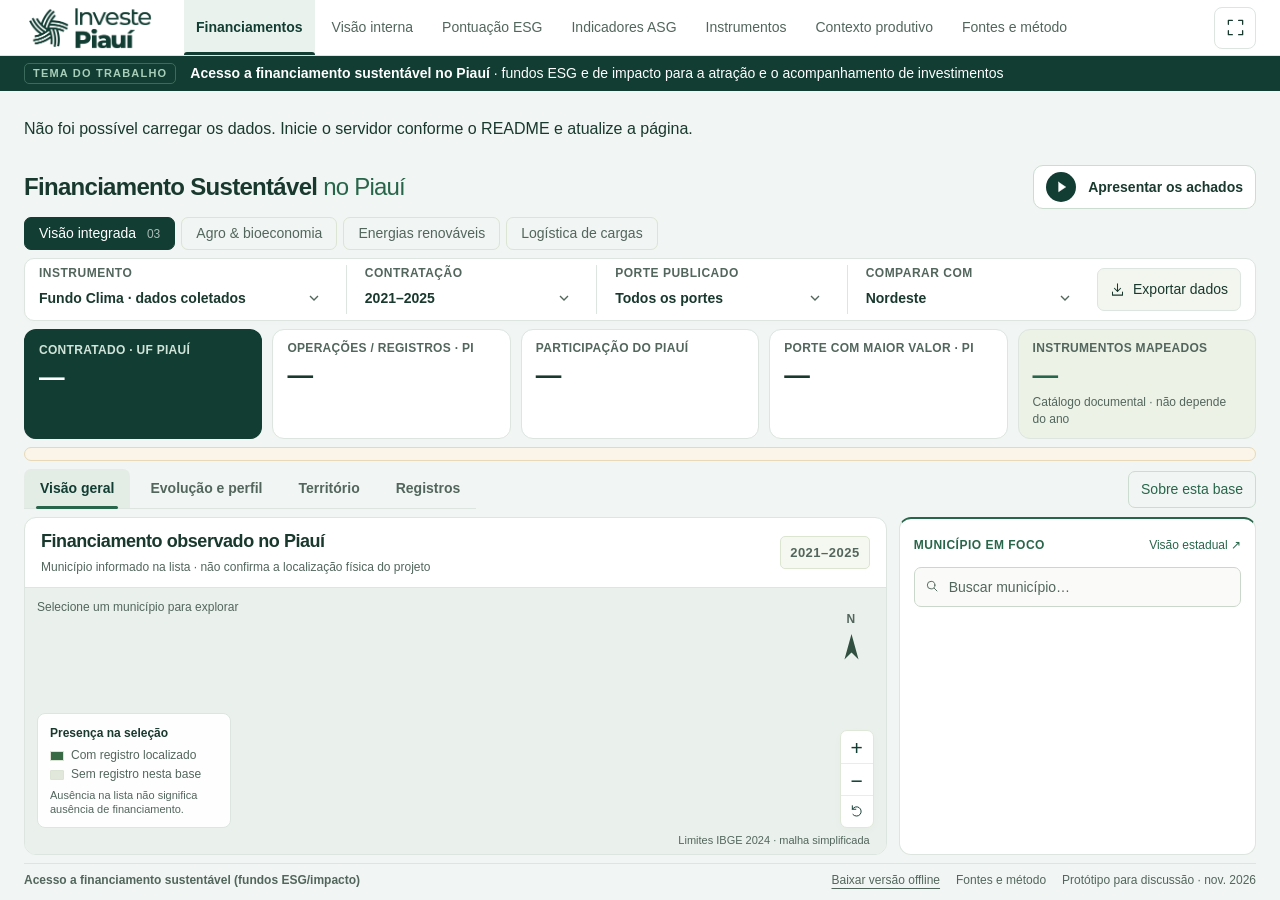
==== commit 60226cfd: "feat: etiqueta indicadores da pontuação ESG como ASG Empresas ou ASG Investe Cada indicador da Pontu" ====
--- a/frontend/index.html
+++ b/frontend/index.html
@@ -660,7 +660,14 @@
             <p id="esgCoverage"></p>
           </div>
         </article>
-        <div id="esgIndicatorsView" role="tabpanel" aria-labelledby="esgIndicatorsViewTab" tabindex="0" class="workspace-panel" hidden><div id="esgDimensions" class="esg-dimensions"></div></div>
+        <div id="esgIndicatorsView" role="tabpanel" aria-labelledby="esgIndicatorsViewTab" tabindex="0" class="workspace-panel" hidden>
+          <p class="scope-legend">
+            <span class="scope-tag" data-scope="EMPRESAS">ASG Empresas</span> resultado entregue pela
+            empresa ou pelo projeto
+            <span class="scope-tag" data-scope="INVESTE">ASG Investe</span> acompanhamento e governança
+            da Investe Piauí
+          </p>
+          <div id="esgDimensions" class="esg-dimensions"></div></div>
         <div id="esgMethodView" role="tabpanel" aria-labelledby="esgMethodViewTab" tabindex="0" class="workspace-panel" hidden><details class="esg-method" open>
           <summary>Como calculamos a nota?</summary>
           <p>
--- a/frontend/assets/css/esg.css
+++ b/frontend/assets/css/esg.css
@@ -267,3 +267,14 @@
   .esg-picker { width: 100%; }
   .esg-spotlight { padding: 20px; }
 }
+
+/* Who answers for each indicator: the company/project or Investe Piauí. */
+.scope-tag { display: inline-block; padding: 1px 8px; border-radius: 99px; font-size: 11px; font-weight: 700; letter-spacing: .3px; white-space: nowrap; vertical-align: middle; }
+.scope-tag[data-scope='EMPRESAS'] { background: #e1efe5; color: #1f5a40; }
+.scope-tag[data-scope='INVESTE'] { background: #e3e9f3; color: #2f4f6e; }
+.scope-legend { display: flex; flex-wrap: wrap; align-items: center; gap: 6px 8px; margin: 0 0 10px; color: var(--muted); font-size: 13px; }
+.scope-legend .scope-tag + .scope-tag, .scope-legend .scope-tag:nth-of-type(2) { margin-left: 12px; }
+@media (min-width: 1101px) and (min-height: 700px) {
+  .finance-page #esgIndicatorsView { display: flex; flex-direction: column; }
+  .finance-page #esgIndicatorsView > #esgDimensions { flex: 1; min-height: 0; height: auto; }
+}
